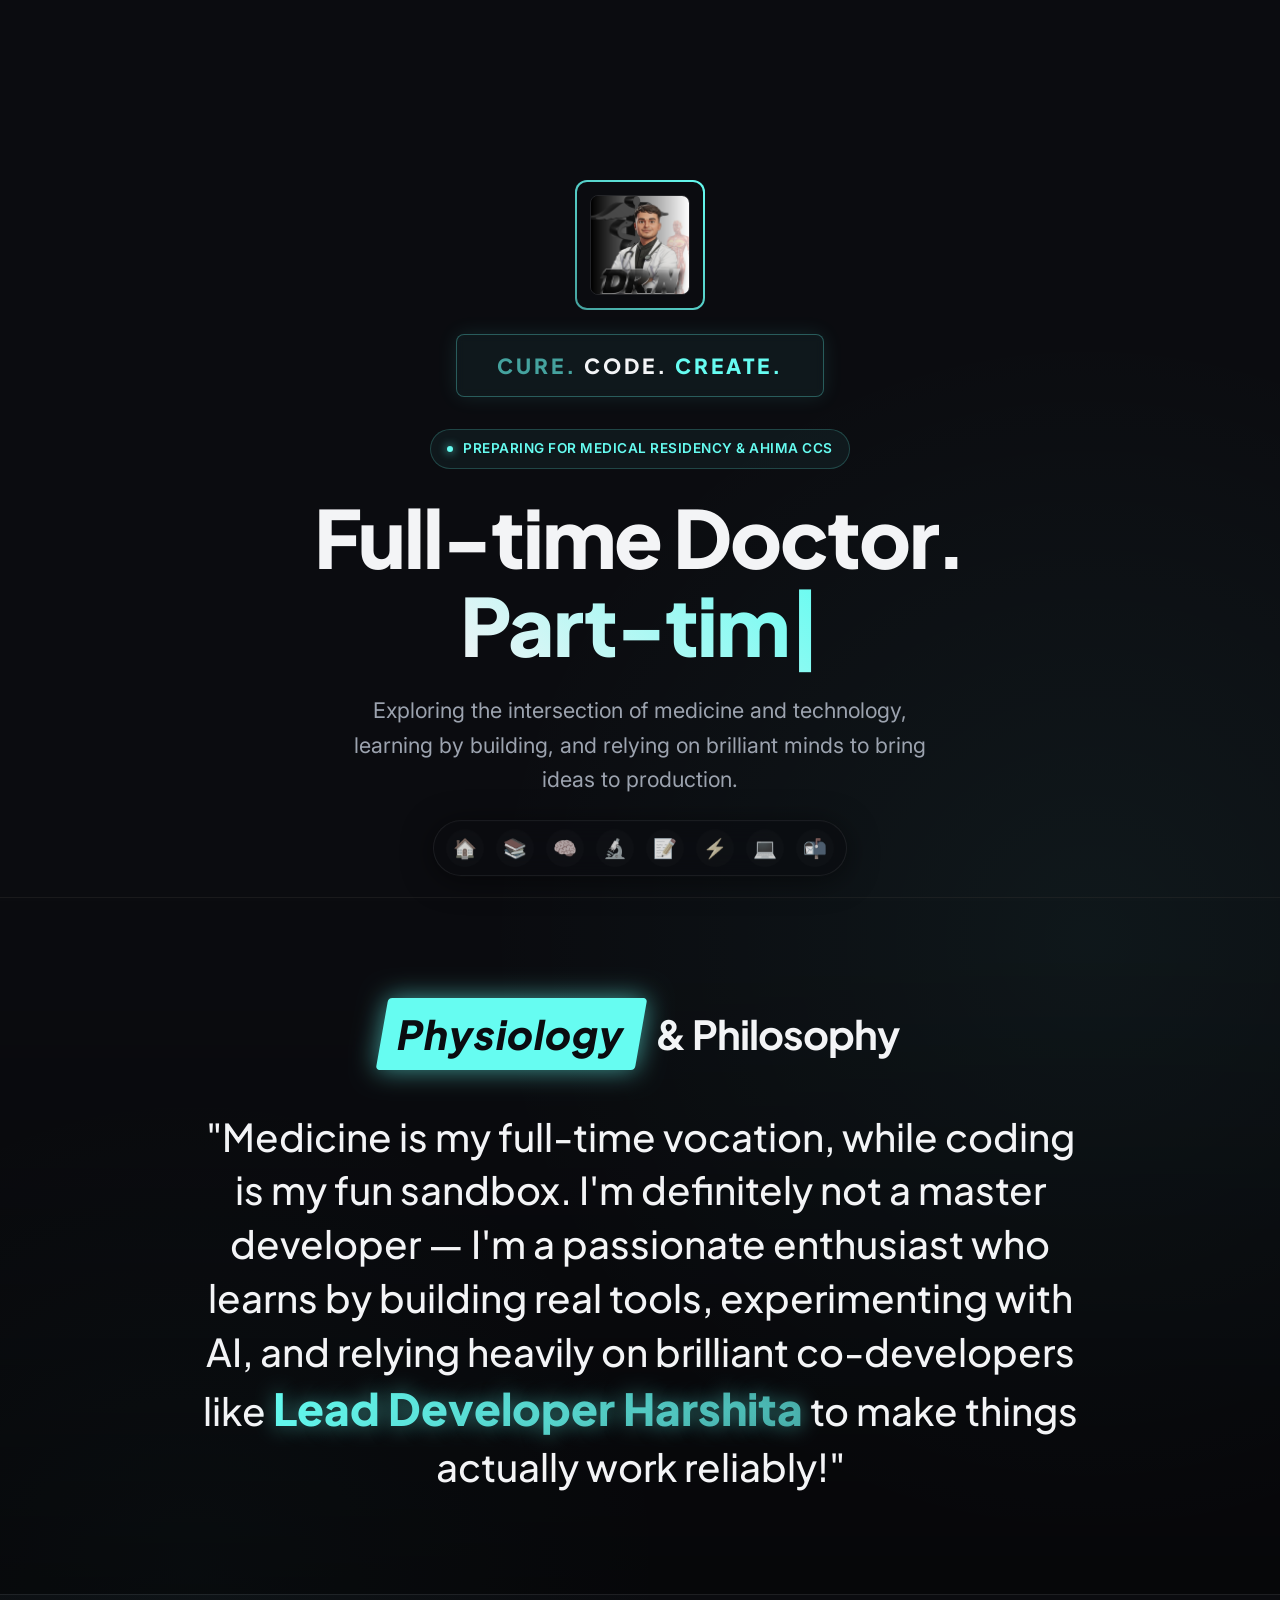
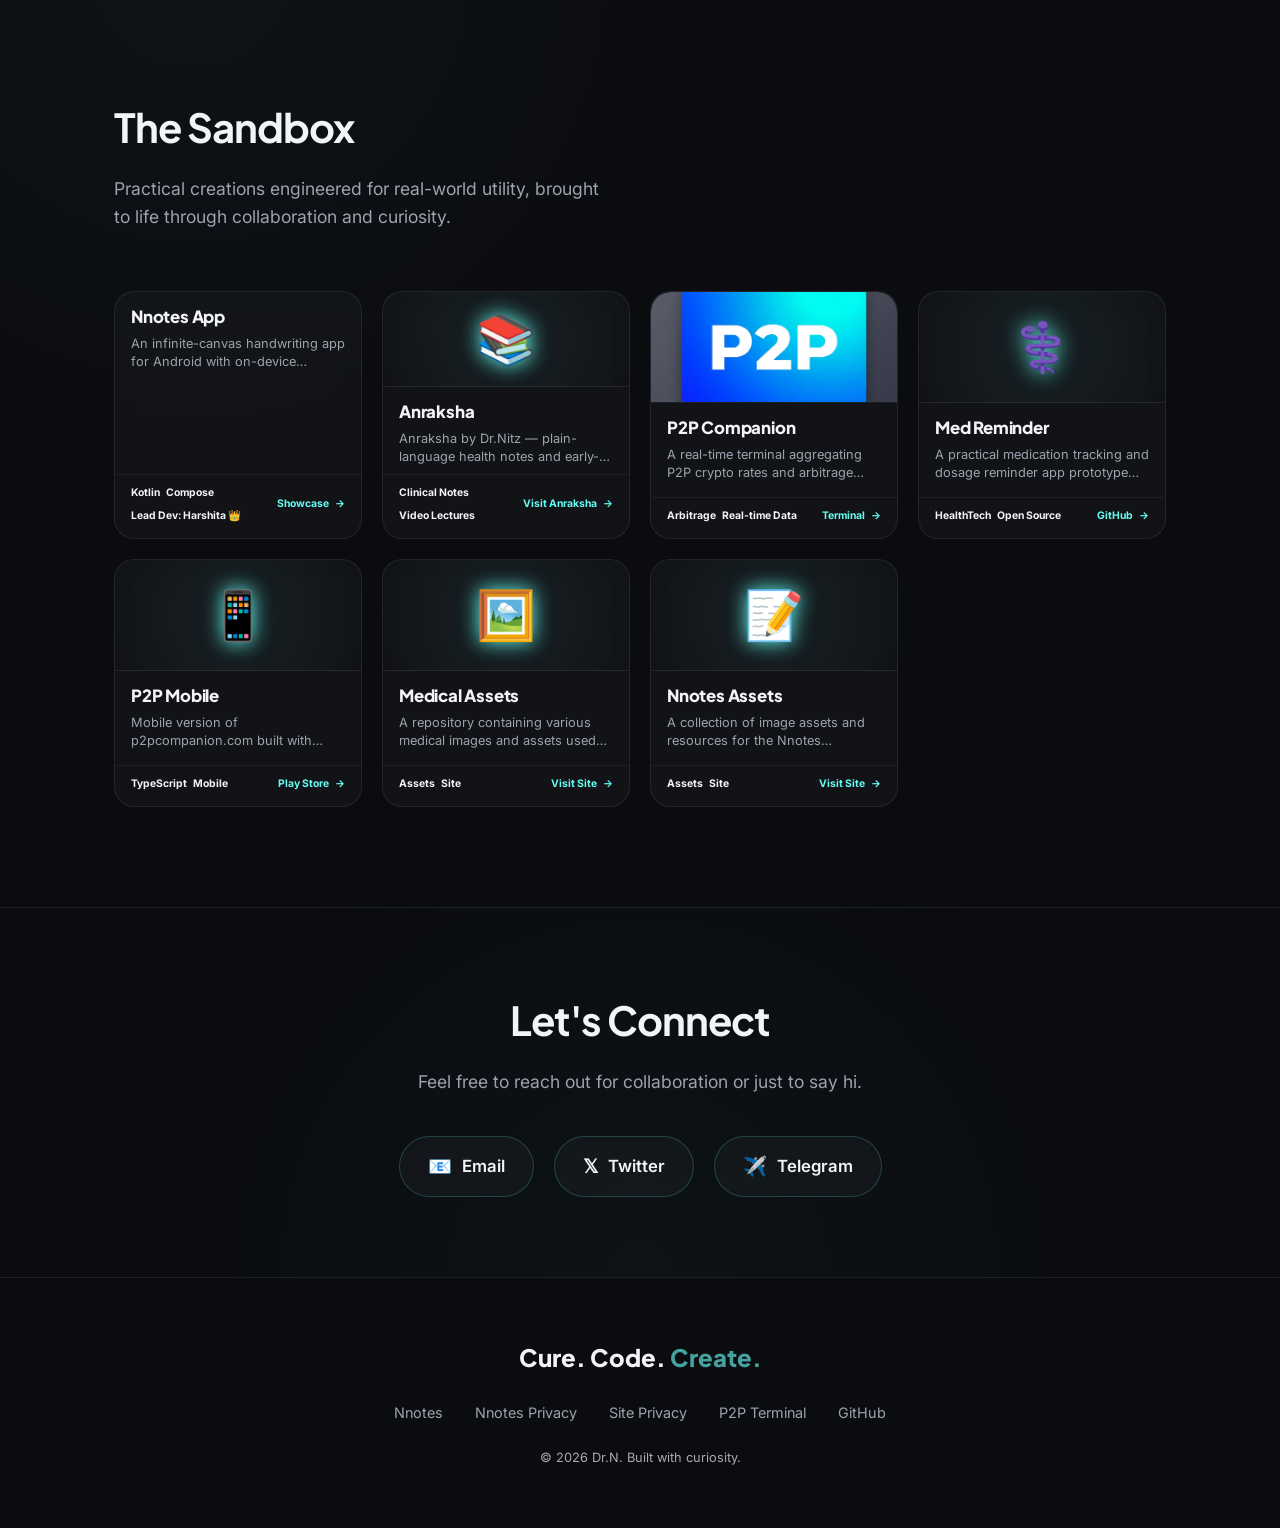
==== index.html @ 1967e45a "refactor: serve Anraksha from folder-style /anraksha/ URL Move the page to anraksha/index.html, fix " ====
<!DOCTYPE html>
<html lang="en">
<head>
    <meta charset="UTF-8">
    <meta name="viewport" content="width=device-width, initial-scale=1.0">
    <title>Dr.N | Exploring the intersection of medicine and technology</title>

    <!-- Social Meta -->
                
    <!-- Fonts -->
    <link rel="preconnect" href="https://fonts.googleapis.com">
    <link rel="preconnect" href="https://fonts.gstatic.com" crossorigin>
    <link href="https://fonts.googleapis.com/css2?family=Inter:wght@300;400;500;600;700&family=Plus+Jakarta+Sans:wght@300;400;500;600;700;800&display=swap" rel="stylesheet">

    <!-- Three.js and Vanta.js (WebGL Backgrounds) -->
    <script src="https://cdnjs.cloudflare.com/ajax/libs/three.js/r134/three.min.js" integrity="sha384-9EQoUIJYrv09/oYhSxnw1VpLcfPw3BM9dE7+D/3wGUPeLLa7F9Z6OAoD+i/M6FK9" crossorigin="anonymous"></script>
    <script src="https://cdn.jsdelivr.net/npm/vanta@0.5.24/dist/vanta.net.min.js" integrity="sha384-L0sjdcIWJ156WmvbxIBHx79j1WrCqANCyw456nl/aPWSYiHNywEU2VIAcbSJeIiX" crossorigin="anonymous"></script>

    <!-- GSAP (GreenSock) for Premium Scroll Animations -->
    <script src="https://cdnjs.cloudflare.com/ajax/libs/gsap/3.12.2/gsap.min.js" integrity="sha384-d+vyQ0dYcymoP8ndq2hW7FGC50nqGdXUEgoOUGxbbkAJwZqL7h+jKN0GGgn9hFDS" crossorigin="anonymous"></script>
    <script src="https://cdnjs.cloudflare.com/ajax/libs/gsap/3.12.2/ScrollTrigger.min.js" integrity="sha384-poC0r6usQOX2Ayt/VGA+t81H6V3iN9L+Irz9iO8o+s0X20tLpzc9DOOtnKxhaQSE" crossorigin="anonymous"></script>

    <link rel="stylesheet" href="assets/base.css">

    <style>
        :root {
            --bg-color: #0b0c10;
            --bg-glass: rgba(11, 12, 16, 0.7);
            --bg-card: rgba(255, 255, 255, 0.03);
            --border: rgba(255, 255, 255, 0.08);
            --text-main: #F3F4F6;
            --text-muted: #9CA3AF;
            --accent-teal: #45A29E;
            --accent-blue: #66FCF1;
            
            --font-display: 'Plus Jakarta Sans', sans-serif;
            --font-body: 'Inter', sans-serif;
        }

        body {
            background-color: var(--bg-color);
            color: var(--text-main);
            font-family: var(--font-body);
            line-height: 1.6;
            -webkit-font-smoothing: antialiased;
            overflow-x: hidden;
            background-image: 
                radial-gradient(circle at 15% 50%, rgba(69, 162, 158, 0.05), transparent 25%),
                radial-gradient(circle at 85% 30%, rgba(102, 252, 241, 0.05), transparent 25%);
        }

        /* --- Vanta WebGL Background --- */
        #vanta-bg {
            position: fixed;
            top: 0; left: 0; width: 100vw; height: 100vh;
            z-index: -2;
        }

        /* --- Anatomy Parallax Background --- */
        #anatomy-figure {
            position: fixed;
            top: 50%; left: 50%;
            transform: translate(-50%, -50%);
            height: 110vh; /* Scaled large to fill background */
            z-index: -1;
            opacity: 0.15; /* Subtle watermark effect */
            pointer-events: none;
            transition: transform 0.1s ease-out; /* Smooth Parallax */
            filter: drop-shadow(0 0 20px rgba(102, 252, 241, 0.3));
        }

        /* --- Typing Effect --- */
        .typing-text::after {
            content: '|';
            animation: blink 1s step-end infinite;
        }
        @keyframes blink { 50% { opacity: 0; } }

        .container {
            max-width: 1100px;
            margin: 0 auto;
            padding: 0 24px;
        }

        /* --- Bottom Dock Navigation (macOS Style) --- */
        .side-dock {
            position: fixed;
            bottom: 24px;
            top: auto;
            left: 50%;
            transform: translateX(-50%);
            z-index: 100;
            display: flex;
            flex-direction: row; /* Horizontal */
            gap: 12px;
            background: var(--bg-glass);
            backdrop-filter: blur(12px);
            -webkit-backdrop-filter: blur(12px);
            padding: 8px 12px; /* Thinner vertically */
            border-radius: 100px; /* Pill shape */
            border: 1px solid var(--border);
            box-shadow: 0 4px 30px rgba(0,0,0,0.5);
            transition: all 0.4s cubic-bezier(0.175, 0.885, 0.32, 1.275);
        }

        /* Make entire dock glow on hover */
        .side-dock:hover {
            box-shadow: 0 4px 40px rgba(102, 252, 241, 0.15);
            border-color: rgba(102, 252, 241, 0.2);
        }

        .side-dock a {
            text-decoration: none;
            font-size: 1.2rem; /* Smaller icons */
            display: flex;
            align-items: center;
            justify-content: center;
            width: 38px; /* Smaller footprint */
            height: 38px;
            border-radius: 50%;
            transition: all 0.3s cubic-bezier(0.175, 0.885, 0.32, 1.275);
            filter: grayscale(80%) opacity(0.85);
            background: rgba(255,255,255,0.02);
            position: relative;
        }

        .side-dock a:hover {
            transform: scale(1.35) translateY(-4px); /* Pop up slightly */
            filter: grayscale(0%) opacity(1);
            background: rgba(102, 252, 241, 0.2);
            box-shadow: 0 0 15px rgba(102, 252, 241, 0.4);
            z-index: 2;
        }

        /* Dock Tooltips */
        .side-dock a::after {
            content: attr(title);
            position: absolute;
            top: -45px; /* Above the icon */
            left: 50%;
            transform: translateX(-50%) translateY(10px);
            background: var(--bg-glass);
            color: var(--text-main);
            padding: 4px 12px;
            border-radius: 6px;
            font-size: 0.8rem;
            font-weight: 600;
            border: 1px solid var(--border);
            opacity: 0;
            pointer-events: none;
            transition: all 0.3s cubic-bezier(0.175, 0.885, 0.32, 1.275);
            white-space: nowrap;
        }
        .side-dock a:hover::after {
            opacity: 1;
            transform: translateX(-50%) translateY(0);
        }

        @media (max-width: 768px) {
            .side-dock {
                top: auto;
                bottom: 24px;
            }
            .side-dock a::after { display: none; } /* Hide tooltips on mobile */
        }

        /* --- Hero Section --- */
        header.hero {
            padding: 180px 0 100px;
            text-align: center;
            display: flex;
            flex-direction: column;
            align-items: center;
        }

        /* --- Hero Avatar & Boxy Animation --- */
        .hero-avatar-wrapper {
            position: relative;
            width: 130px;
            height: 130px;
            margin-bottom: 24px;
            display: flex;
            align-items: center;
            justify-content: center;
        }

        .boxy-anim {
            position: absolute;
            top: 0; left: 0; right: 0; bottom: 0;
            border: 2px solid transparent;
            /* Boxy gradient border animation */
            background: linear-gradient(var(--bg-color), var(--bg-color)) padding-box,
                        linear-gradient(45deg, var(--accent-teal), var(--accent-blue)) border-box;
            border-radius: 12px;
            animation: pulseBox 2s infinite alternate, rotateBox 8s linear infinite;
        }

        @keyframes rotateBox {
            0% { filter: hue-rotate(0deg); }
            100% { filter: hue-rotate(360deg); }
        }
        
        @keyframes pulseBox {
            0% { box-shadow: 0 0 10px rgba(102, 252, 241, 0.2); }
            100% { box-shadow: 0 0 30px rgba(102, 252, 241, 0.6); }
        }

        .hero-avatar {
            width: 100px;
            height: 100px;
            object-fit: cover;
            border-radius: 8px; /* Slightly boxy */
            position: relative;
            z-index: 2;
            border: 1px solid rgba(255, 255, 255, 0.1);
        }

        /* --- Hero Slogan Bar --- */
        .hero-slogan-bar {
            background: rgba(102, 252, 241, 0.05);
            border: 1px solid rgba(102, 252, 241, 0.3);
            padding: 14px 40px;
            border-radius: 8px;
            margin-bottom: 32px;
            font-size: 1.3rem;
            font-weight: 800;
            font-family: var(--font-display);
            text-transform: uppercase;
            letter-spacing: 3px;
            box-shadow: 0 0 20px rgba(102, 252, 241, 0.1);
            backdrop-filter: blur(4px);
        }

        .motto-anim span {
            animation: neon-glow 3s infinite alternate;
        }
        .motto-anim span:nth-child(1) { animation-delay: 0s; color: var(--accent-teal); }
        .motto-anim span:nth-child(2) { animation-delay: 1s; color: var(--text-main); }
        .motto-anim span:nth-child(3) { animation-delay: 2s; color: var(--accent-blue); }

        @keyframes neon-glow {
            0%, 100% { text-shadow: none; opacity: 0.7; }
            50% { text-shadow: 0 0 15px currentColor; opacity: 1; }
        }

        .status-pill {
            display: inline-flex;
            align-items: center;
            gap: 10px;
            padding: 8px 16px;
            background: rgba(102, 252, 241, 0.05);
            border: 1px solid rgba(102, 252, 241, 0.2);
            border-radius: 100px;
            font-size: 0.85rem;
            font-weight: 600;
            color: var(--accent-blue);
            margin-bottom: 24px;
            letter-spacing: 0.5px;
            text-transform: uppercase;
        }

        .status-dot {
            width: 6px; height: 6px;
            background: var(--accent-blue);
            border-radius: 50%;
            box-shadow: 0 0 10px var(--accent-blue);
            animation: dotPulse 1.5s infinite;
        }

        @keyframes dotPulse {
            0% { transform: scale(1); opacity: 1; }
            50% { transform: scale(1.5); opacity: 0.5; }
            100% { transform: scale(1); opacity: 1; }
        }

        .hero h1 {
            font-family: var(--font-display);
            font-size: clamp(3rem, 7vw, 5rem);
            font-weight: 800;
            line-height: 1.1;
            letter-spacing: -2px;
            margin-bottom: 24px;
        }

        .hero h1 .highlight {
            background: -webkit-linear-gradient(45deg, var(--text-main), var(--accent-blue));
            -webkit-background-clip: text;
            background-clip: text;
            -webkit-text-fill-color: transparent;
        }

        .hero p {
            font-size: clamp(1.1rem, 2vw, 1.35rem);
            color: var(--text-muted);
            max-width: 600px;
            line-height: 1.6;
        }

        /* --- Manifesto Section --- */
        section.manifesto {
            padding: 100px 0;
            border-top: 1px solid var(--border);
            position: relative;
            background: linear-gradient(180deg, transparent, rgba(0,0,0,0.4));
        }

        .physiology-highlight {
            color: var(--bg-color);
            background: var(--accent-blue);
            padding: 4px 16px;
            border-radius: 4px;
            box-shadow: 0 0 25px rgba(102, 252, 241, 0.6);
            font-weight: 900;
            display: inline-block;
            transform: skew(-10deg);
            margin-right: 8px;
            letter-spacing: 1px;
        }

        .manifesto-quote {
            font-family: var(--font-display);
            font-size: clamp(1.5rem, 3vw, 2.5rem);
            font-weight: 500;
            line-height: 1.4;
            color: var(--text-main);
            max-width: 900px;
            position: relative;
            text-align: center;
            margin: 0 auto;
        }

        .manifesto-quote span {
            color: var(--accent-teal);
        }

        /* --- Sandbox / Projects --- */
        section.sandbox {
            padding: 100px 0;
            border-top: 1px solid var(--border);
        }

        .section-title {
            font-family: var(--font-display);
            font-size: 2.5rem;
            font-weight: 700;
            letter-spacing: -1px;
            margin-bottom: 16px;
        }

        .section-desc {
            color: var(--text-muted);
            font-size: 1.1rem;
            margin-bottom: 60px;
            max-width: 500px;
        }

        /* Neat premium grid for true small app-icon style cards */
        .project-grid {
            display: grid;
            grid-template-columns: repeat(auto-fill, minmax(200px, 1fr));
            gap: 20px;
        }

        .project-card {
            background: var(--bg-card);
            border: 1px solid var(--border);
            border-radius: 20px;
            padding: 0;

            text-decoration: none;
            color: inherit;
            display: flex;
            flex-direction: column;
            justify-content: space-between;
            transition: box-shadow 0.4s ease, border-color 0.4s ease, transform 0.4s ease;
            position: relative;
            overflow: hidden;
            transform-style: preserve-3d;
            backdrop-filter: blur(10px);
            aspect-ratio: 1 / 1;
        }

        .project-image {
            width: 100%;
            height: 45%;
            object-fit: cover; /* ensures image fills the area */
            border-radius: 20px 20px 0 0;
            margin-bottom: 0;
            border: none;
            border-bottom: 1px solid var(--border);
            background: rgba(0,0,0,0.4);
            transition: transform 0.3s ease;
        }

        .fallback-img {
            display: flex;
            align-items: center;
            justify-content: center;
            font-size: 3rem;
            color: var(--accent-blue);
            background: radial-gradient(circle, rgba(69, 162, 158, 0.1), transparent);
            text-shadow: 0 0 20px var(--accent-blue);
        }

        .project-card:hover .project-image {
            transform: scale(1.03);
        }

        .project-card::before {
            content: '';
            position: absolute;
            top: 0; left: 0;
            width: 100%; height: 100%;
            background: radial-gradient(circle at top right, rgba(102, 252, 241, 0.05), transparent 60%);
            opacity: 0;
            transition: opacity 0.4s ease;
        }

        .project-card:hover {
            border-color: rgba(102, 252, 241, 0.3);
            box-shadow: 0 15px 30px rgba(0,0,0,0.4);
            transform: translateY(-4px); /* Premium float effect */
        }

        .project-card:hover::before {
            opacity: 1;
        }

        .project-card > :not(.project-image), .project-content {
            padding-left: 16px;
            padding-right: 16px;
        }

        .project-header {
            display: flex;
            justify-content: flex-start;
            align-items: center;
            text-align: left;
            margin-bottom: 4px;
            padding-top: 12px;
            position: relative;
            z-index: 1;
        }

        .project-title {
            font-family: var(--font-display);
            font-size: 1.05rem;
            font-weight: 800;
            letter-spacing: -0.2px;
            white-space: nowrap;
            overflow: hidden;
            text-overflow: ellipsis;
            width: 100%;
        }

        .project-tag {
            padding: 4px 10px;
            border-radius: 100px;
            font-size: 0.65rem;
            font-weight: 600;
            text-transform: uppercase;
            letter-spacing: 1px;
            background: rgba(255, 255, 255, 0.05);
            border: 1px solid var(--border);
        }
        
        .tag-live {
            background: rgba(102, 252, 241, 0.1);
            color: var(--accent-blue);
            border-color: rgba(102, 252, 241, 0.3);
        }

        .project-body {
            flex-grow: 1;
            display: flex;
            align-items: flex-start;
            margin-bottom: 8px;
        }

        .project-body p {
            color: var(--text-muted);
            font-size: 0.8rem;
            line-height: 1.4;
            margin-bottom: 0;
            position: relative;
            z-index: 1;
            text-align: left;
            display: -webkit-box;
            -webkit-line-clamp: 2; /* Fits exactly 2 lines */
            line-clamp: 2;
            -webkit-box-orient: vertical;
            overflow: hidden;
        }

        .project-footer {
            display: flex;
            justify-content: space-between;
            align-items: center;
            border-top: 1px solid rgba(255,255,255,0.05); /* Softer line */
            padding-top: 10px;
            padding-bottom: 14px;
            margin-top: auto;
            position: relative;
            z-index: 1;
        }

        .tech-stack {
            display: flex;
            flex-wrap: wrap;
            gap: 6px;
            font-size: 0.65rem;
            color: var(--text-main);
            font-weight: 700;
        }

        .project-link-btn {
            color: var(--accent-blue);
            font-weight: 700;
            font-size: 0.65rem;
            display: flex;
            align-items: center;
            gap: 6px;
            transition: gap 0.3s ease;
            white-space: nowrap;
        }

        .project-card:hover .project-link-btn {
            gap: 12px;
        }

        /* --- Contact Section --- */
        section.contact {
            padding: 80px 0;
            border-top: 1px solid var(--border);
            text-align: center;
            background: radial-gradient(circle at bottom center, rgba(102, 252, 241, 0.03), transparent 70%);
        }

        .contact-links {
            display: flex;
            justify-content: center;
            gap: 20px;
            flex-wrap: wrap;
            margin-top: 40px;
        }

        .contact-btn {
            background: rgba(255, 255, 255, 0.03);
            border: 1px solid rgba(102, 252, 241, 0.2);
            padding: 14px 28px;
            border-radius: 100px;
            color: var(--text-main);
            text-decoration: none;
            font-size: 1.05rem;
            font-weight: 600;
            display: inline-flex;
            align-items: center;
            gap: 10px;
            transition: all 0.3s ease;
            backdrop-filter: blur(5px);
        }

        .contact-btn:hover {
            background: rgba(102, 252, 241, 0.1);
            border-color: rgba(102, 252, 241, 0.5);
            color: #fff;
            transform: translateY(-3px);
            box-shadow: 0 10px 20px rgba(102, 252, 241, 0.15);
        }

        .contact-icon {
            font-size: 1.2rem;
        }

        /* --- Footer --- */
        footer {
            padding: 60px 0;
            text-align: center;
            border-top: 1px solid var(--border);
        }

        .footer-logo {
            font-family: var(--font-display);
            font-size: 1.5rem;
            font-weight: 800;
            color: var(--text-main);
            margin-bottom: 24px;
        }
        .footer-logo span { color: var(--accent-teal); }

        .footer-links {
            display: flex;
            justify-content: center;
            gap: 32px;
            margin-bottom: 24px;
        }

        .footer-links a {
            color: var(--text-muted);
            text-decoration: none;
            font-size: 0.9rem;
            transition: color 0.2s;
        }
        .footer-links a:hover { color: var(--accent-blue); }

        .copyright {
            font-size: 0.8rem;
            color: rgba(255, 255, 255, 0.65);
        }


        .harshita-highlight {
            background: linear-gradient(120deg, #66FCF1, #45A29E, #66FCF1);
            background-size: 200% auto;
            -webkit-background-clip: text;
            -webkit-text-fill-color: transparent;
            font-weight: 800;
            font-size: 1.15em;
            text-shadow: 0 0 20px rgba(102, 252, 241, 0.5);
            display: inline-block;
            animation: shine 3s linear infinite;
        }
        
        @keyframes shine {
            to {
                background-position: 200% center;
            }
        }

        @media (max-width: 1024px) {
            .project-grid { grid-template-columns: repeat(2, 1fr); gap: 20px; }
        }

        @media (max-width: 768px) {
            .container { padding: 0 16px; }
            header.hero { padding: 80px 0 40px; }
            .hero-slogan-bar { padding: 10px 20px; font-size: 1rem; letter-spacing: 1px; }
            .hero h1 { font-size: clamp(2.5rem, 10vw, 3.5rem); margin-bottom: 16px; }
            .manifesto-quote { font-size: 1.3rem; }
            
            .project-grid { grid-template-columns: 1fr; }
            .project-card { padding: 24px; }
            .project-footer { flex-direction: column; align-items: flex-start; gap: 20px; }
            
            .footer-links { flex-wrap: wrap; gap: 16px; }
            
            .side-dock {
                width: 90%;
                max-width: 360px;
                gap: 8px;
                padding: 8px 12px;
                overflow-x: auto;
                justify-content: flex-start;
                -ms-overflow-style: none;
                scrollbar-width: none;
            }
            .side-dock::-webkit-scrollbar { display: none; }
            .side-dock a { width: 34px; height: 34px; font-size: 1.1rem; flex-shrink: 0; }
            
            #anatomy-figure { height: 80vh; opacity: 0.1; }
        }

    </style>
    <!-- Cloudflare Web Analytics --><script type='module' src='https://static.cloudflareinsights.com/beacon.min.js' data-cf-beacon='{"token": "1447bf27ee144931ae324db6be9a9942"}'></script><!-- End Cloudflare Web Analytics -->
    <!-- Open Graph / Social Sharing -->
    <meta property="og:type" content="website">
    <meta property="og:url" content="https://drnitz.com/">
    <meta property="og:title" content="Dr.N | Medicine &amp; Code">
    <meta property="og:description" content="Bridging the gap between clinical medicine and software engineering.">
    <meta property="og:image" content="https://drnitz.com/social_preview.jpg">
    
    <!-- Twitter -->
    <meta name="twitter:card" content="summary_large_image">
    <meta name="twitter:url" content="https://drnitz.com/">
    <meta name="twitter:title" content="Dr.N | Medicine &amp; Code">
    <meta name="twitter:description" content="Bridging the gap between clinical medicine and software engineering.">
    <meta name="twitter:image" content="https://drnitz.com/social_preview.jpg">

    <!-- SEO Meta Tags -->
    <meta name="description" content="Portfolio of Dr.N - A General Practitioner (GP) and tech enthusiast bridging the gap between clinical medicine and software engineering.">
    <meta name="keywords" content="medical doctor developer, general practitioner software, GP coding, clinical medicine tech, healthcare software, Dr.N portfolio, medical UI designer">
    <link rel="canonical" href="https://drnitz.com/">

    <!-- JSON-LD Structured Data -->
    <script type="application/ld+json">
    {
      "@context": "https://schema.org",
      "@type": "Person",
      "name": "Dr.N",
      "url": "https://drnitz.com/",
      "jobTitle": [
        "General Practitioner",
        "Software Developer"
      ],
      "sameAs": [
        "https://github.com/drnitz"
      ]
    }
    </script>
    <meta name="google-site-verification" content="DH4CElJ0bl33c1EzJwjIqFvvsoBnb-PC1DmxvjFZB2s" />
</head>
<body>

    <!-- WebGL Background Container -->
    <div id="vanta-bg"></div>

    <!-- Dynamic Anatomy Figure -->
    <img src="anatomy_bg.png?v=3" alt="" aria-hidden="true" id="anatomy-figure">

    <!-- Interactive Bottom Dock -->
    <nav class="side-dock" aria-label="Main navigation">
        <a href="index.html" title="Home" aria-label="Home">🏠</a>
        <a href="anraksha/" title="Anraksha" aria-label="Anraksha">📚</a>
        <a href="#philosophy" title="Physiology & Philosophy" aria-label="Physiology &amp; Philosophy">🧠</a>
        <a href="#sandbox" title="The Sandbox" aria-label="The Sandbox">🔬</a>
        <a href="nnotes.html" title="Nnotes App" aria-label="Nnotes App">📝</a>
        <a href="https://p2pcompanion.com" target="_blank" rel="noopener noreferrer" title="P2P Terminal" aria-label="P2P Terminal">⚡</a>
        <a href="https://github.com/drnitz" target="_blank" rel="noopener noreferrer" title="GitHub" aria-label="GitHub">💻</a>
        <a href="#contact" title="Contact" aria-label="Contact">📬</a>
    </nav>

    <main>
    <!-- Hero Section -->
    <header class="hero container">
        
        <!-- User Requested Boxy Avatar -->
        <div class="hero-avatar-wrapper">
            <div class="boxy-anim"></div>
            <img src="drn_avatar.jpg" alt="Dr. N" width="1600" height="1600" class="hero-avatar" data-fallback="[data-uri]">
        </div>

        <!-- User Requested Main Animated Slogan Bar -->
        <div class="hero-slogan-bar motto-anim">
            <span>Cure.</span> <span>Code.</span> <span>Create.</span>
        </div>

        <div class="status-pill">
            <div class="status-dot"></div>
            Preparing for Medical Residency & AHIMA CCS
        </div>

        <h1>
            Full-time Doctor.<br>
            <span class="highlight typing-text" id="typewriter">Part-time Technologist.</span>
        </h1>
        <p>Exploring the intersection of medicine and technology, learning by building, and relying on brilliant minds to bring ideas to production.</p>
    </header>

    <!-- Manifesto / Bio Section -->
    <section id="philosophy" class="manifesto">
        <div class="container">
            <h2 class="section-title" style="text-align:center; margin-bottom: 40px;">
                <!-- Highlighted Physiology Title -->
                <span class="physiology-highlight">Physiology</span> & Philosophy
            </h2>
            <div class="manifesto-quote">
                "Medicine is my full-time vocation, while coding is my fun sandbox. I'm definitely not a master developer — I'm a passionate enthusiast who learns by building real tools, experimenting with AI, and relying heavily on brilliant co-developers like <span class="harshita-highlight">Lead Developer Harshita</span> to make things actually work reliably!"
            </div>
        </div>
    </section>

    <!-- Sandbox (Projects) Section -->
    <section id="sandbox" class="sandbox">
        <div class="container">
            <h2 class="section-title">The Sandbox</h2>
            <p class="section-desc">Practical creations engineered for real-world utility, brought to life through collaboration and curiosity.</p>

            <div class="project-grid">
                
                <!-- Nnotes Project -->
                <a href="nnotes.html" class="project-card">
                    <img src="image/nnotes_logo.png" alt="Nnotes Logo" class="project-image" data-fallback>
                    <div class="project-header">
                        <h3 class="project-title">Nnotes App</h3>
                    </div>
                    <div class="project-body">
                        <p>An infinite-canvas handwriting app for Android with on-device recognition, PDF annotation, vector export and 7 animated profession companions. Ad-supported; your notes stay on your device. Lead Dev: Harshita.</p>
                    </div>
                    <div class="project-footer">
                        <div class="tech-stack">
                            <span>Kotlin</span>
                            <span>Compose</span>
                            <span>Lead Dev: Harshita 👑</span>
                        </div>
                        <div class="project-link-btn">
                            Showcase <span>→</span>
                        </div>
                    </div>
                </a>

                <!-- Anraksha Project -->
                <a href="anraksha/" class="project-card">
                    <div class="project-image fallback-img" style="color: var(--accent-teal);">📚</div>
                    <div class="project-header">
                        <h3 class="project-title">Anraksha</h3>
                    </div>
                    <div class="project-body">
                        <p>Anraksha by Dr.Nitz — plain-language health notes and early-warning guidance for patients, with clinical detail for doctors. Primum non nocere: First, do no harm.</p>
                    </div>
                    <div class="project-footer">
                        <div class="tech-stack">
                            <span>Clinical Notes</span>
                            <span>Video Lectures</span>
                        </div>
                        <div class="project-link-btn">
                            Visit Anraksha <span>→</span>
                        </div>
                    </div>
                </a>

                <!-- P2P Companion Project -->
                <a href="https://p2pcompanion.com" target="_blank" rel="noopener noreferrer" class="project-card">
                    <img src="image/icon.jpg" alt="P2P Companion" width="1024" height="1024" class="project-image" data-fallback>
                    <div class="project-header">
                        <h3 class="project-title">P2P Companion</h3>
                    </div>
                    <div class="project-body">
                        <p>A real-time terminal aggregating P2P crypto rates and arbitrage spreads across 6 exchanges (including Binance, OKX and Bybit) and 80+ fiat currencies, with BTC, ETH and USDC pairs. Free tier available.</p>
                    </div>
                    <div class="project-footer">
                        <div class="tech-stack">
                            <span>Arbitrage</span>
                            <span>Real-time Data</span>
                        </div>
                        <div class="project-link-btn">
                            Terminal <span>→</span>
                        </div>
                    </div>
                </a>

                <!-- Med Reminder Project -->
                <a href="https://github.com/drnitz/Med" target="_blank" rel="noopener noreferrer" class="project-card">
                    <div class="project-image fallback-img">⚕️</div>
                    <div class="project-header">
                        <h3 class="project-title">Med Reminder</h3>
                    </div>
                    <div class="project-body">
                        <p>A practical medication tracking and dosage reminder app prototype designed from a physician's perspective to assist patients with daily regimen adherence.</p>
                    </div>
                    <div class="project-footer">
                        <div class="tech-stack">
                            <span>HealthTech</span>
                            <span>Open Source</span>
                        </div>
                        <div class="project-link-btn">
                            GitHub <span>→</span>
                        </div>
                    </div>
                </a>

                <!-- P2P Mobile Project -->
                <a href="https://play.google.com/store/apps/details?id=p2p.mobile" target="_blank" rel="noopener noreferrer" class="project-card">
                    <div class="project-image fallback-img">📱</div>
                    <div class="project-header">
                        <h3 class="project-title">P2P Mobile</h3>
                    </div>
                    <div class="project-body">
                        <p>Mobile version of p2pcompanion.com built with TypeScript.</p>
                    </div>
                    <div class="project-footer">
                        <div class="tech-stack">
                            <span>TypeScript</span>
                            <span>Mobile</span>
                        </div>
                        <div class="project-link-btn">
                            Play Store <span>→</span>
                        </div>
                    </div>
                </a>

                <!-- Medical Assets Project -->
                <a href="https://drnitz.com/medical-assets/" target="_blank" rel="noopener noreferrer" class="project-card">
                    <div class="project-image fallback-img">🖼️</div>
                    <div class="project-header">
                        <h3 class="project-title">Medical Assets</h3>
                    </div>
                    <div class="project-body">
                        <p>A repository containing various medical images and assets used across projects.</p>
                    </div>
                    <div class="project-footer">
                        <div class="tech-stack">
                            <span>Assets</span>
                            <span>Site</span>
                        </div>
                        <div class="project-link-btn">
                            Visit Site <span>→</span>
                        </div>
                    </div>
                </a>

                <!-- Nnotes Assets Project -->
                <a href="https://drnitz.com/nnotes-assets/" target="_blank" rel="noopener noreferrer" class="project-card">
                    <div class="project-image fallback-img">📝</div>
                    <div class="project-header">
                        <h3 class="project-title">Nnotes Assets</h3>
                    </div>
                    <div class="project-body">
                        <p>A collection of image assets and resources for the Nnotes handwriting app.</p>
                    </div>
                    <div class="project-footer">
                        <div class="tech-stack">
                            <span>Assets</span>
                            <span>Site</span>
                        </div>
                        <div class="project-link-btn">
                            Visit Site <span>→</span>
                        </div>
                    </div>
                </a>

            </div>
        </div>
    </section>

    <!-- Contact Section -->
    <section id="contact" class="contact">
        <div class="container">
            <h2 class="section-title">Let's Connect</h2>
            <p class="section-desc" style="margin: 0 auto;">Feel free to reach out for collaboration or just to say hi.</p>
            
            <div class="contact-links">
                <a href="mailto:drnitz@proton.me" class="contact-btn">
                    <span class="contact-icon">📧</span> Email
                </a>
                <a href="https://x.com/14itish" target="_blank" rel="noopener noreferrer" class="contact-btn">
                    <span class="contact-icon">𝕏</span> Twitter
                </a>
                <a href="https://t.me/Niti0014" target="_blank" rel="noopener noreferrer" class="contact-btn">
                    <span class="contact-icon">✈️</span> Telegram
                </a>
            </div>
        </div>
    </section>

    </main>

    <!-- Footer -->
    <footer>
        <div class="container">
            <div class="footer-logo">Cure. Code. <span>Create.</span></div>
            <div class="footer-links">
                <a href="nnotes.html">Nnotes</a>
                <a href="nnotes-privacy.html">Nnotes Privacy</a>
                <a href="privacy.html">Site Privacy</a>
                <a href="https://p2pcompanion.com" target="_blank" rel="noopener noreferrer">P2P Terminal</a>
                <a href="https://github.com/drnitz" target="_blank" rel="noopener noreferrer">GitHub</a>
            </div>
            <p class="copyright">&copy; 2026 Dr.N. Built with curiosity.</p>
        </div>
    </footer>

    <!-- Scripts -->
    <script>
        // 0. Image fallbacks (no inline handlers)
        function imgError(img) {
            if (img.dataset.fallback) {
                if (img.dataset.fallbackApplied) return;
                img.dataset.fallbackApplied = 'true';
                img.src = img.dataset.fallback;
            } else {
                img.classList.add('is-hidden');
            }
        }
        document.querySelectorAll('[data-fallback]').forEach(img => {
            img.addEventListener('error', () => imgError(img));
            if (img.complete && img.naturalWidth === 0) imgError(img);
        });

        // 1. Initialize Vanta.js WebGL Background with Strengthened Intensity
        if (window.VANTA) {
          VANTA.NET({
            el: "#vanta-bg",
            mouseControls: true,
            touchControls: true,
            gyroControls: false,
            minHeight: 200.00,
            minWidth: 200.00,
            scale: 1.00,
            scaleMobile: 1.00,
            color: 0x45a29e,       // Medical Teal
            backgroundColor: 0x0b0c10, // Dark background
            points: 12.00,         // Strengthened density
            maxDistance: 20.00,    // Strengthened connection distance
            spacing: 16.00,
            showDots: true
          });
        }

        // 2. Dynamic Parallax for Anatomy Background
        const anatomyFig = document.getElementById('anatomy-figure');
        document.addEventListener('mousemove', (e) => {
            const x = (e.clientX / window.innerWidth - 0.5) * 40; 
            const y = (e.clientY / window.innerHeight - 0.5) * 40;
            anatomyFig.style.transform = `translate(calc(-50% + ${x}px), calc(-50% + ${y}px))`;
        });

        // 3. 3D Card Tilt Effect (Physical Mouse Tracking)
        const cards = document.querySelectorAll('.project-card');
        cards.forEach(card => {
            card.addEventListener('mousemove', e => {
                const rect = card.getBoundingClientRect();
                const x = e.clientX - rect.left;
                const y = e.clientY - rect.top;
                
                const centerX = rect.width / 2;
                const centerY = rect.height / 2;
                
                const rotateX = ((y - centerY) / centerY) * -6;
                const rotateY = ((x - centerX) / centerX) * 6;
                
                card.style.transform = `perspective(1000px) rotateX(${rotateX}deg) rotateY(${rotateY}deg) scale3d(1.02, 1.02, 1.02)`;
            });
            
            card.addEventListener('mouseleave', () => {
                card.style.transform = `perspective(1000px) rotateX(0deg) rotateY(0deg) scale3d(1, 1, 1)`;
                card.style.transition = 'transform 0.5s ease';
            });
            
            card.addEventListener('mouseenter', () => {
                card.style.transition = 'none';
            });
        });

        // 4. Typewriter Effect
        const words = ["Part-time Technologist.", "AI Explorer.", "Enthusiast Coder."];
        let wordIndex = 0;
        let charIndex = 0;
        let isDeleting = false;
        const typewriterEl = document.getElementById('typewriter');

        function type() {
            const currentWord = words[wordIndex];
            if (isDeleting) {
                typewriterEl.textContent = currentWord.substring(0, charIndex - 1);
                charIndex--;
            } else {
                typewriterEl.textContent = currentWord.substring(0, charIndex + 1);
                charIndex++;
            }

            let typeSpeed = isDeleting ? 50 : 100;

            if (!isDeleting && charIndex === currentWord.length) {
                typeSpeed = 2000;
                isDeleting = true;
            } else if (isDeleting && charIndex === 0) {
                isDeleting = false;
                wordIndex = (wordIndex + 1) % words.length;
                typeSpeed = 500;
            }
            setTimeout(type, typeSpeed);
        }
        setTimeout(type, 1000);

        // 5. GSAP ScrollTrigger Animations
        // Guard both globals so a blocked CDN leaves all reveal targets visible
        if (window.gsap && window.ScrollTrigger) {
        gsap.registerPlugin(ScrollTrigger);

        gsap.set(".hero > *, .manifesto-quote, .section-title, .section-desc, .project-card, footer > *", { 
            opacity: 0,
            y: 30
        });
        gsap.set(".side-dock", { 
            opacity: 0,
            y: -30,
            xPercent: -50
        });

        // Dock Reveal
        gsap.to(".side-dock", {
            y: 0,
            xPercent: -50,
            opacity: 1,
            duration: 1,
            ease: "power3.out",
            delay: 0.1
        });

        // Hero Section Reveal
        gsap.to(".hero > *", {
            y: 0,
            opacity: 1,
            duration: 1.2,
            stagger: 0.15,
            ease: "power4.out",
            delay: 0.1
        });

        // Manifesto Quote Reveal
        gsap.to(".manifesto-quote", {
            scrollTrigger: {
                trigger: ".manifesto",
                start: "top 80%",
            },
            y: 0,
            opacity: 1,
            duration: 1.2,
            ease: "power3.out"
        });

        // Projects Header Reveal
        gsap.to(".section-title, .section-desc", {
            scrollTrigger: {
                trigger: ".sandbox",
                start: "top 80%",
            },
            y: 0,
            opacity: 1,
            duration: 1,
            stagger: 0.15,
            ease: "power3.out"
        });

        // 3D Cards Staggered Reveal
        gsap.to(".project-card", {
            scrollTrigger: {
                trigger: ".project-grid",
                start: "top 75%",
            },
            y: 0,
            opacity: 1,
            duration: 0.8,
            stagger: 0.2,
            ease: "back.out(1.2)"
        });

        // Footer Reveal
        gsap.to("footer > *", {
            scrollTrigger: {
                trigger: "footer",
                start: "top 90%",
            },
            y: 0,
            opacity: 1,
            duration: 1,
            stagger: 0.1,
            ease: "power2.out"
        });
        }

        // 6. Auto-hide Dock on Scroll Down
        const dock = document.querySelector('.side-dock');
        let lastScrollY = window.scrollY;
        window.addEventListener('scroll', () => {
            if (!window.gsap) return;
            const currentScroll = window.scrollY;

            if (currentScroll > lastScrollY && currentScroll > 100) {
                // Scrolling down -> hide (slide down)
                dock.style.visibility = 'visible';
                gsap.to(".side-dock", { y: 150, duration: 0.4, ease: "power2.out", overwrite: "auto",
                    onComplete: () => { dock.style.visibility = 'hidden'; } });
            } else {
                // Scrolling up -> show
                dock.style.visibility = 'visible';
                gsap.to(".side-dock", { y: 0, duration: 0.4, ease: "power2.out", overwrite: "auto" });
            }
            lastScrollY = currentScroll;
        });
    </script>
</body>
</html>
---- assets/base.css ----
* { margin: 0; padding: 0; box-sizing: border-box; }

html { scroll-behavior: smooth; }

@media (prefers-reduced-motion: reduce) {
    html { scroll-behavior: auto; }
    *, *::before, *::after {
        animation-duration: 0.01ms !important;
        animation-iteration-count: 1 !important;
        transition-duration: 0.01ms !important;
        scroll-behavior: auto !important;
    }
}

.is-hidden { display: none; }
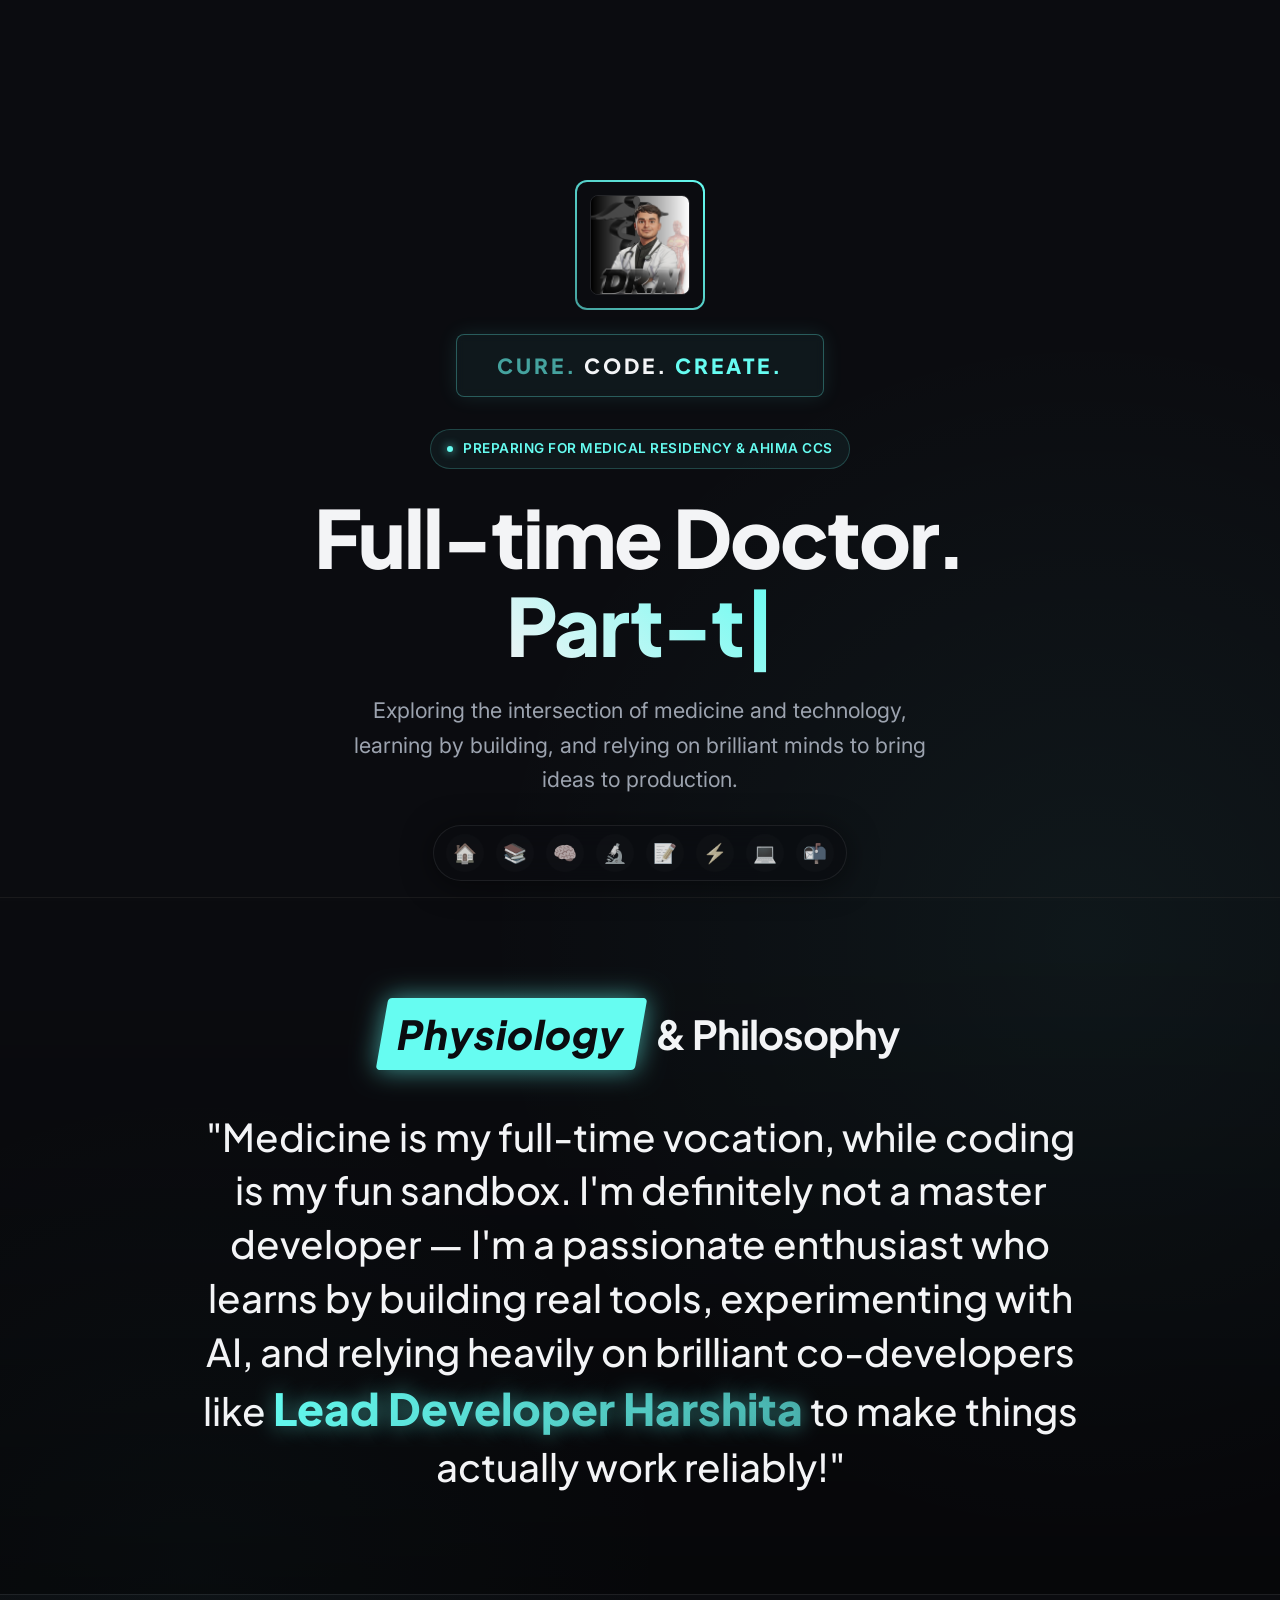
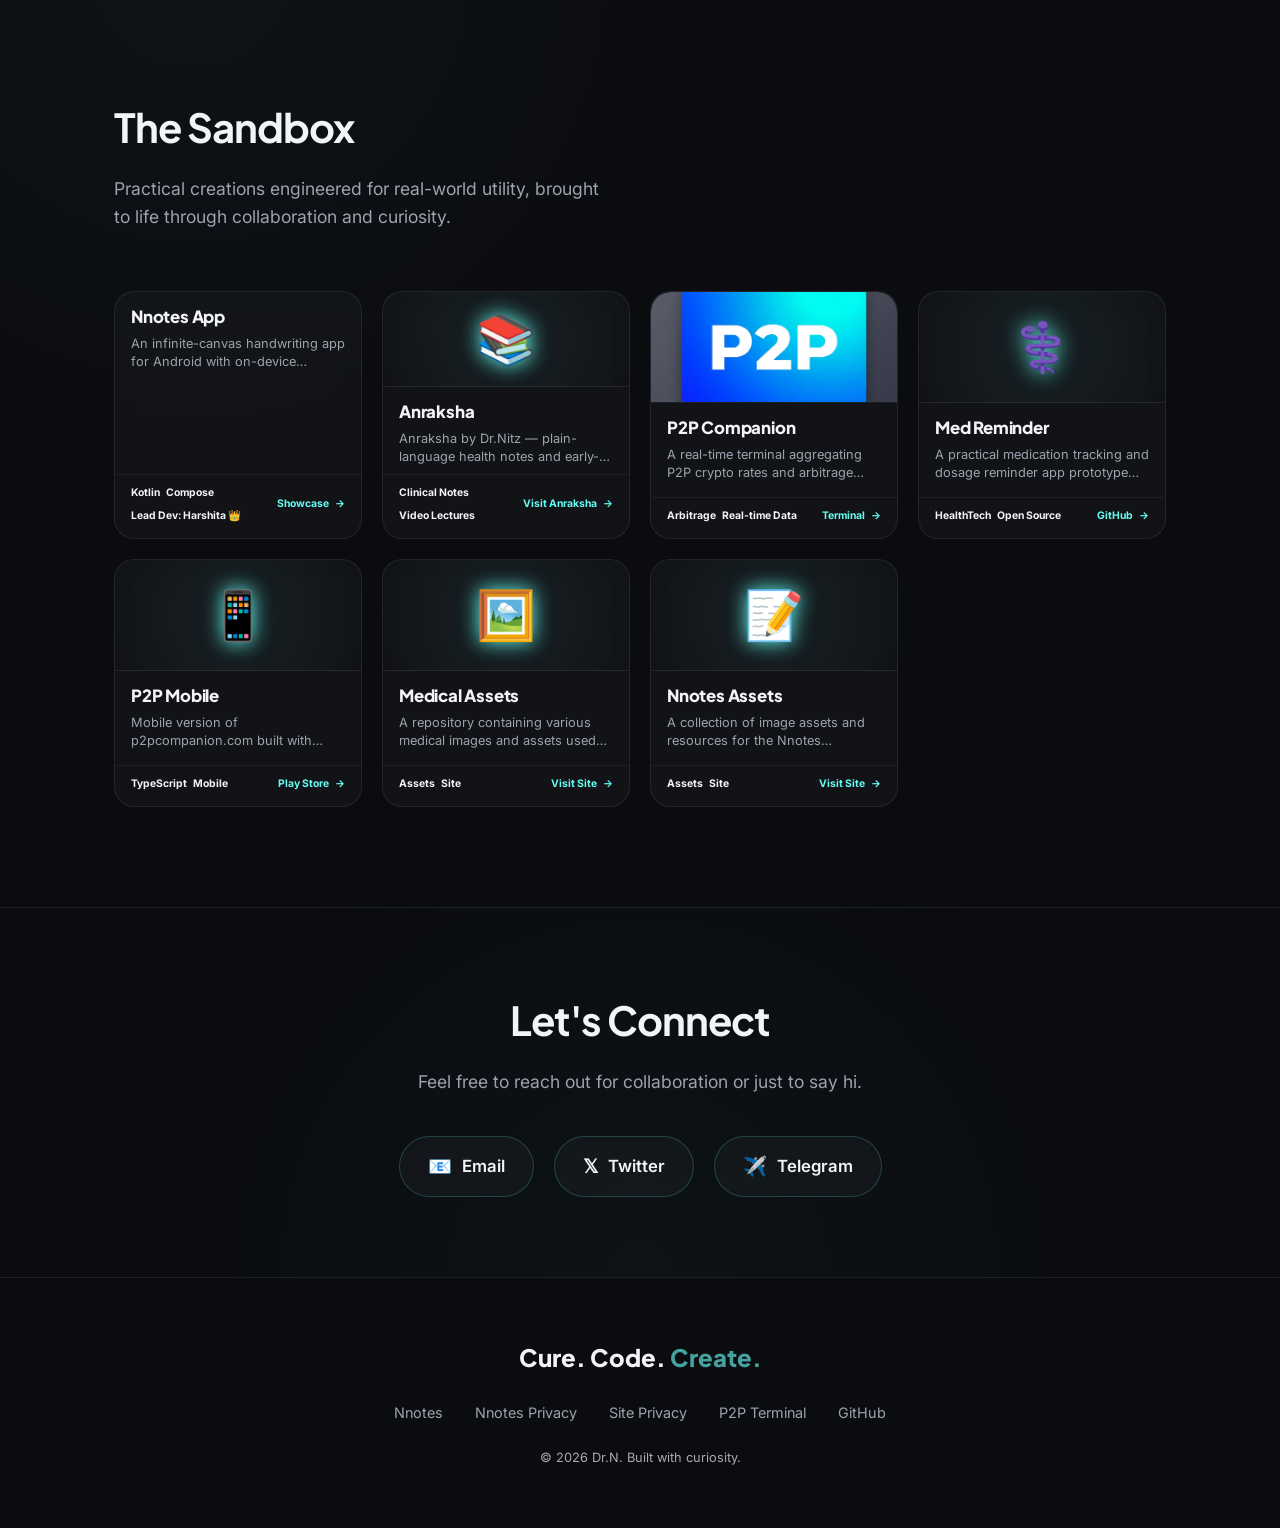
==== commit fd086f73: "refactor: move all pages to folder-style URLs Serve Nnotes at /nnotes/, the app policy at /nnotes/pr" ====
--- a/index.html
+++ b/index.html
@@ -713,7 +713,7 @@
         <a href="anraksha/" title="Anraksha" aria-label="Anraksha">📚</a>
         <a href="#philosophy" title="Physiology & Philosophy" aria-label="Physiology &amp; Philosophy">🧠</a>
         <a href="#sandbox" title="The Sandbox" aria-label="The Sandbox">🔬</a>
-        <a href="nnotes.html" title="Nnotes App" aria-label="Nnotes App">📝</a>
+        <a href="nnotes/" title="Nnotes App" aria-label="Nnotes App">📝</a>
         <a href="https://p2pcompanion.com" target="_blank" rel="noopener noreferrer" title="P2P Terminal" aria-label="P2P Terminal">⚡</a>
         <a href="https://github.com/drnitz" target="_blank" rel="noopener noreferrer" title="GitHub" aria-label="GitHub">💻</a>
         <a href="#contact" title="Contact" aria-label="Contact">📬</a>
@@ -768,7 +768,7 @@
             <div class="project-grid">
                 
                 <!-- Nnotes Project -->
-                <a href="nnotes.html" class="project-card">
+                <a href="nnotes/" class="project-card">
                     <img src="image/nnotes_logo.png" alt="Nnotes Logo" class="project-image" data-fallback>
                     <div class="project-header">
                         <h3 class="project-title">Nnotes App</h3>
@@ -939,9 +939,9 @@
         <div class="container">
             <div class="footer-logo">Cure. Code. <span>Create.</span></div>
             <div class="footer-links">
-                <a href="nnotes.html">Nnotes</a>
-                <a href="nnotes-privacy.html">Nnotes Privacy</a>
-                <a href="privacy.html">Site Privacy</a>
+                <a href="nnotes/">Nnotes</a>
+                <a href="nnotes/privacy/">Nnotes Privacy</a>
+                <a href="privacy/">Site Privacy</a>
                 <a href="https://p2pcompanion.com" target="_blank" rel="noopener noreferrer">P2P Terminal</a>
                 <a href="https://github.com/drnitz" target="_blank" rel="noopener noreferrer">GitHub</a>
             </div>
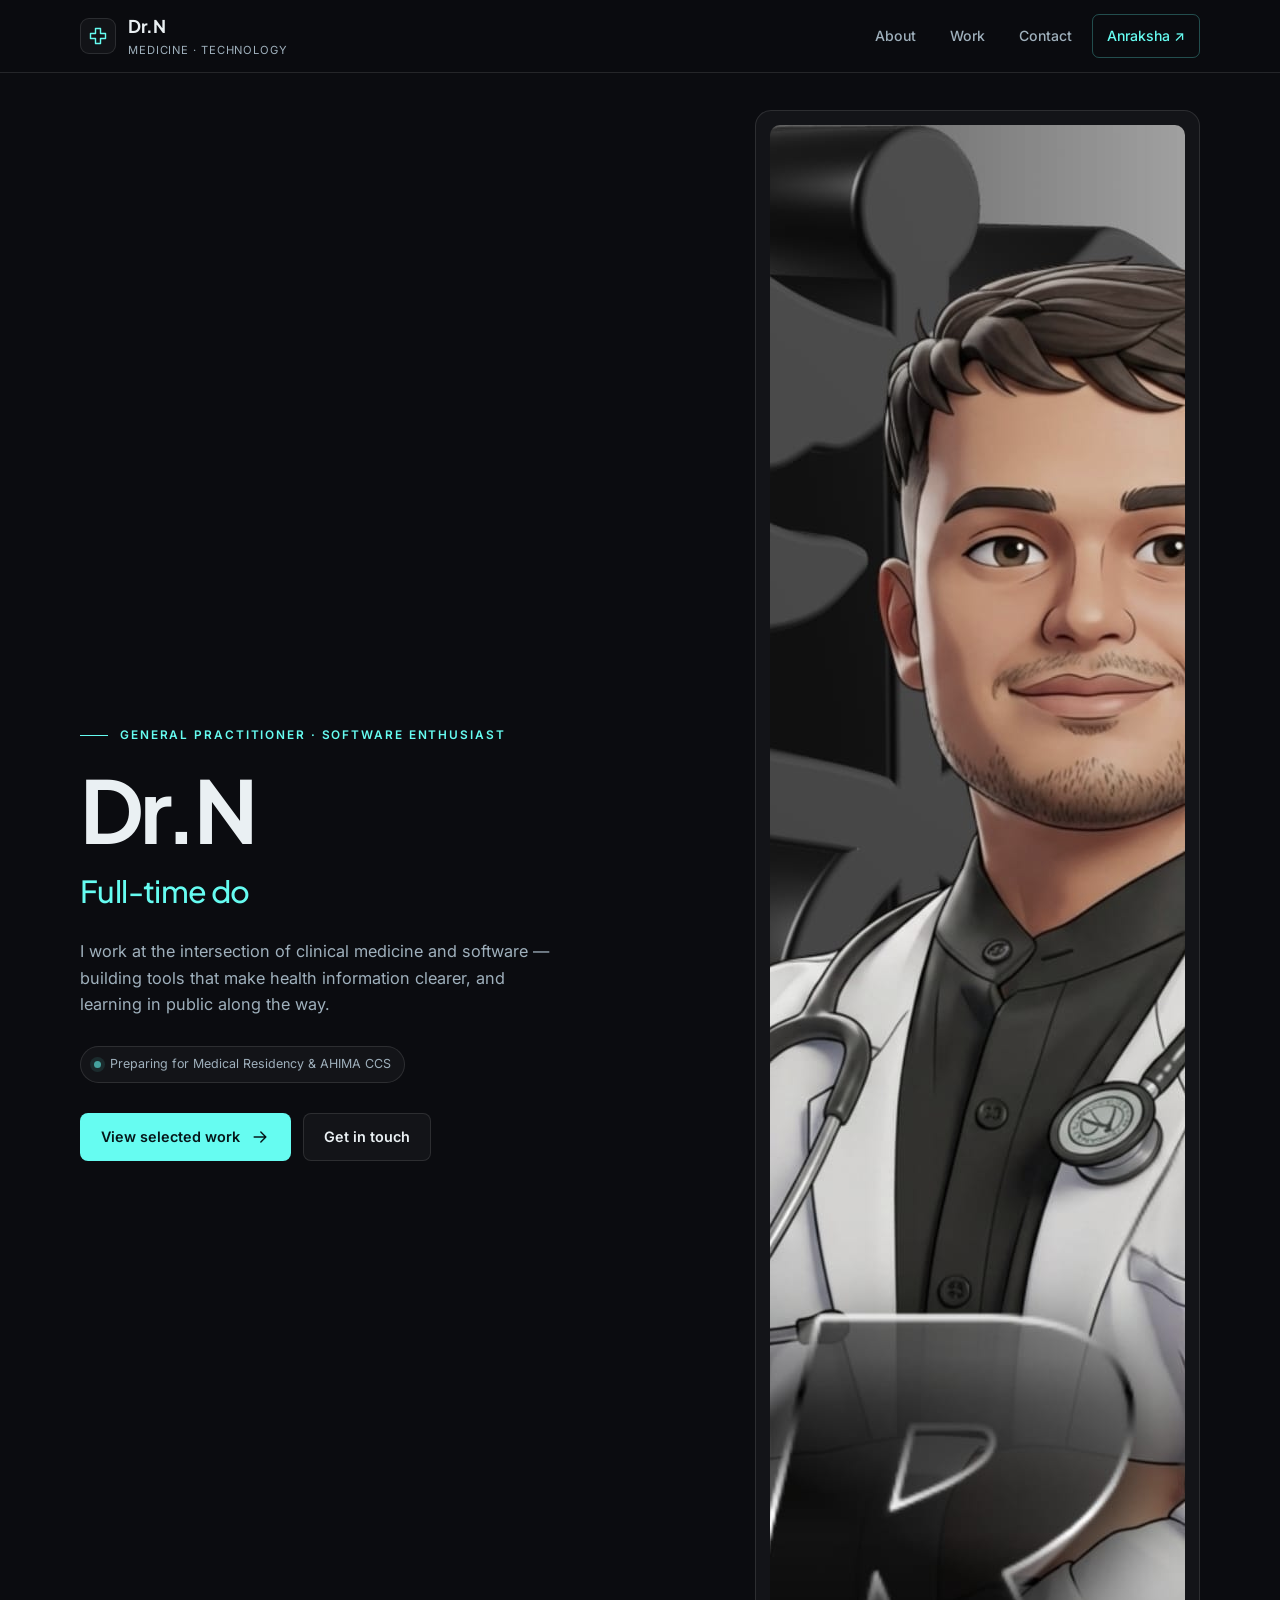
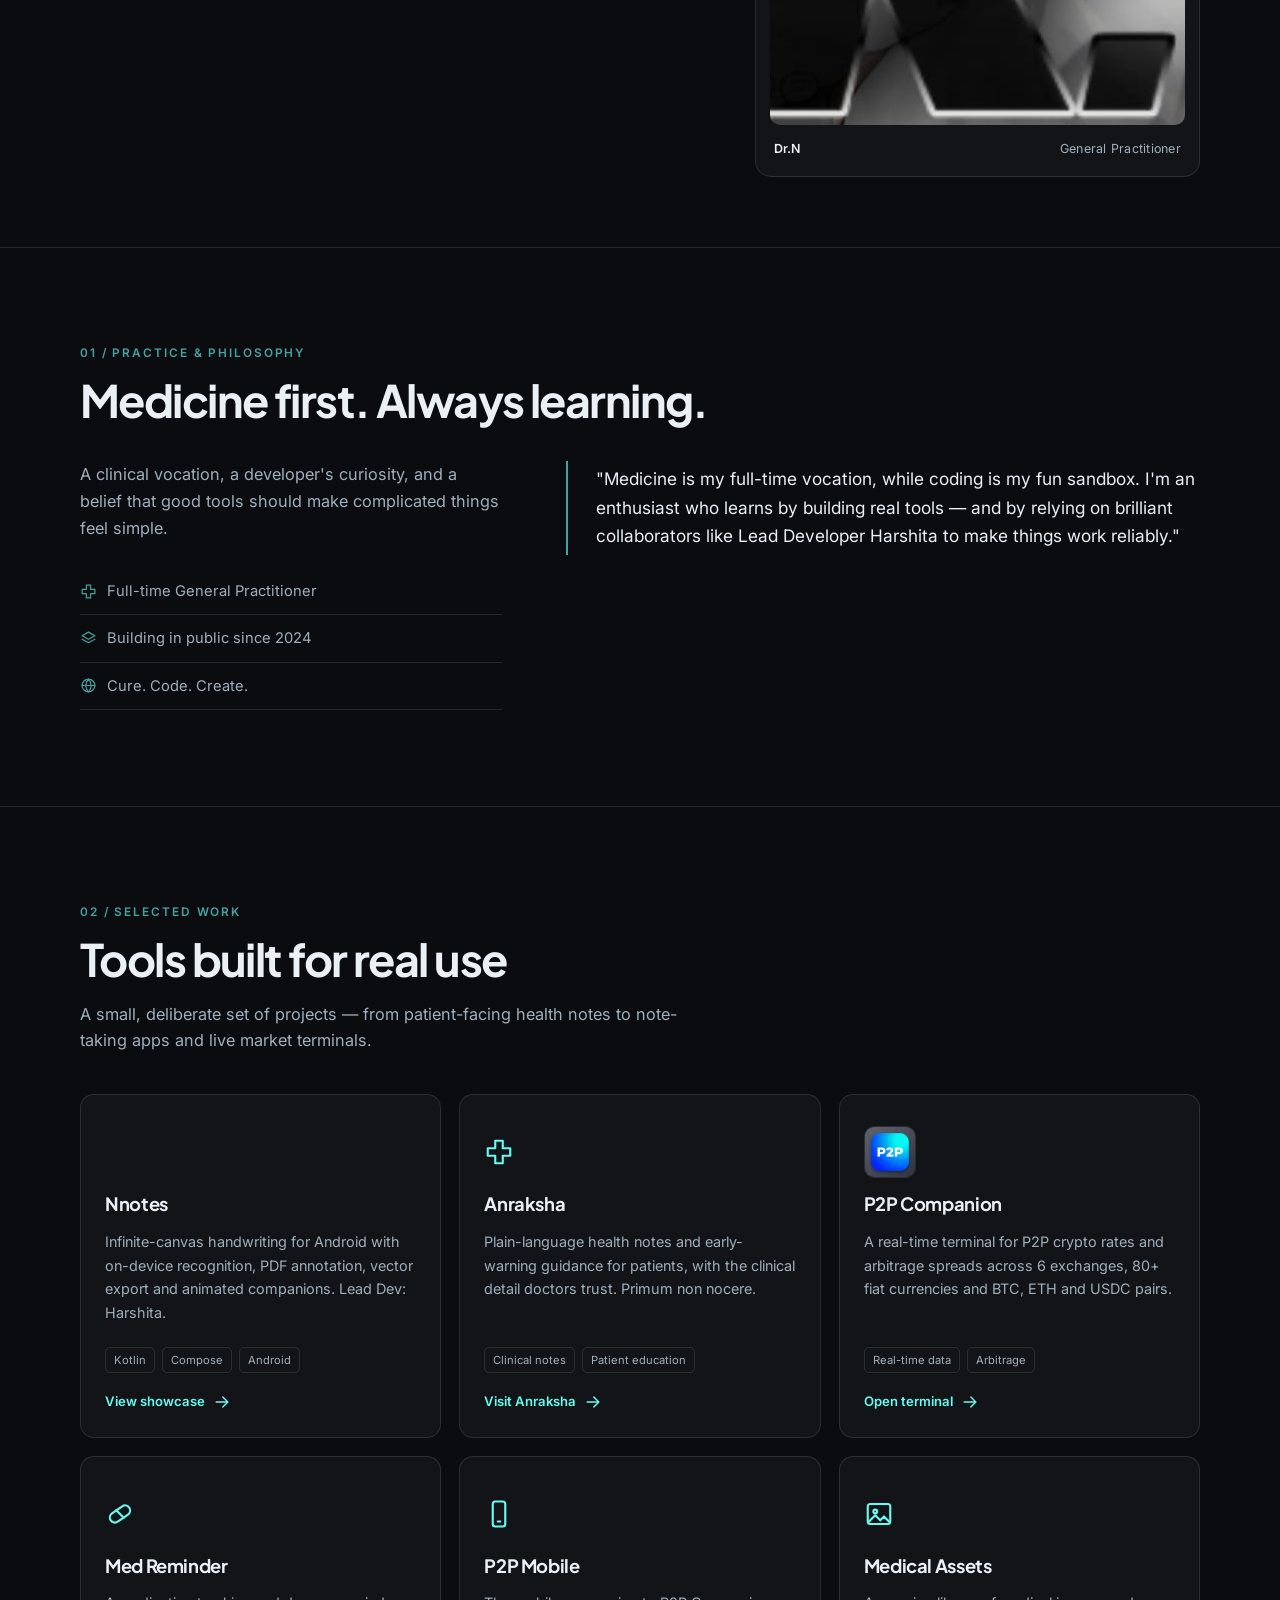
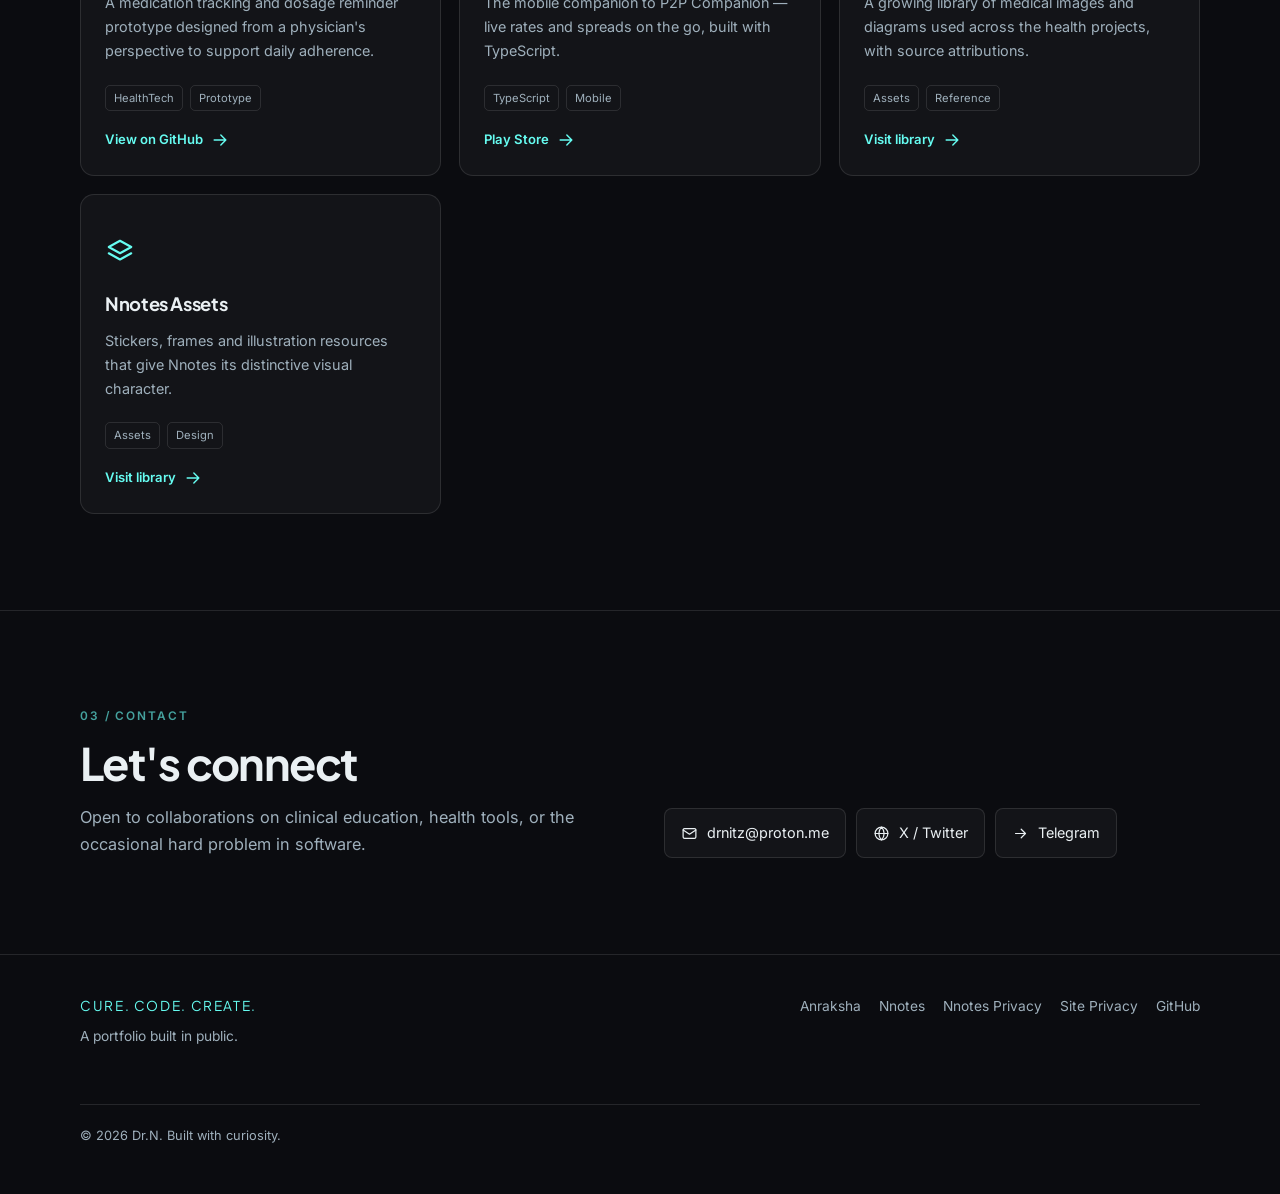
==== commit 71fbda43: "redesign: give the portfolio a professional editorial look Keep the Vanta particle/anatomy backgroun" ====
--- a/index.html
+++ b/index.html
@@ -3,20 +3,14 @@
 <head>
     <meta charset="UTF-8">
     <meta name="viewport" content="width=device-width, initial-scale=1.0">
-    <title>Dr.N | Exploring the intersection of medicine and technology</title>
-
-    <!-- Social Meta -->
-                
-    <!-- Fonts -->
+    <title>Dr.N | Medicine &amp; Technology</title>
+
     <link rel="preconnect" href="https://fonts.googleapis.com">
     <link rel="preconnect" href="https://fonts.gstatic.com" crossorigin>
-    <link href="https://fonts.googleapis.com/css2?family=Inter:wght@300;400;500;600;700&family=Plus+Jakarta+Sans:wght@300;400;500;600;700;800&display=swap" rel="stylesheet">
-
-    <!-- Three.js and Vanta.js (WebGL Backgrounds) -->
+    <link href="https://fonts.googleapis.com/css2?family=Inter:wght@300;400;500;600;700&family=Plus+Jakarta+Sans:wght@400;500;600;700;800&display=swap" rel="stylesheet">
+
     <script src="https://cdnjs.cloudflare.com/ajax/libs/three.js/r134/three.min.js" integrity="sha384-9EQoUIJYrv09/oYhSxnw1VpLcfPw3BM9dE7+D/3wGUPeLLa7F9Z6OAoD+i/M6FK9" crossorigin="anonymous"></script>
     <script src="https://cdn.jsdelivr.net/npm/vanta@0.5.24/dist/vanta.net.min.js" integrity="sha384-L0sjdcIWJ156WmvbxIBHx79j1WrCqANCyw456nl/aPWSYiHNywEU2VIAcbSJeIiX" crossorigin="anonymous"></script>
-
-    <!-- GSAP (GreenSock) for Premium Scroll Animations -->
     <script src="https://cdnjs.cloudflare.com/ajax/libs/gsap/3.12.2/gsap.min.js" integrity="sha384-d+vyQ0dYcymoP8ndq2hW7FGC50nqGdXUEgoOUGxbbkAJwZqL7h+jKN0GGgn9hFDS" crossorigin="anonymous"></script>
     <script src="https://cdnjs.cloudflare.com/ajax/libs/gsap/3.12.2/ScrollTrigger.min.js" integrity="sha384-poC0r6usQOX2Ayt/VGA+t81H6V3iN9L+Irz9iO8o+s0X20tLpzc9DOOtnKxhaQSE" crossorigin="anonymous"></script>
 
@@ -24,1140 +18,403 @@
 
     <style>
         :root {
-            --bg-color: #0b0c10;
-            --bg-glass: rgba(11, 12, 16, 0.7);
-            --bg-card: rgba(255, 255, 255, 0.03);
-            --border: rgba(255, 255, 255, 0.08);
-            --text-main: #F3F4F6;
-            --text-muted: #9CA3AF;
-            --accent-teal: #45A29E;
-            --accent-blue: #66FCF1;
-            
-            --font-display: 'Plus Jakarta Sans', sans-serif;
-            --font-body: 'Inter', sans-serif;
+            --bg: #0b0c10;
+            --surface: rgba(255, 255, 255, 0.035);
+            --surface-strong: rgba(255, 255, 255, 0.065);
+            --border: rgba(255, 255, 255, 0.11);
+            --text: #EAF0F3;
+            --muted: #9FB0BC;
+            --accent: #66FCF1;
+            --accent-deep: #45A29E;
+            --font-body: 'Inter', system-ui, sans-serif;
+            --font-display: 'Plus Jakarta Sans', system-ui, sans-serif;
+            --content: 1120px;
         }
 
         body {
-            background-color: var(--bg-color);
-            color: var(--text-main);
+            background: var(--bg);
+            color: var(--text);
             font-family: var(--font-body);
-            line-height: 1.6;
+            line-height: 1.65;
             -webkit-font-smoothing: antialiased;
             overflow-x: hidden;
-            background-image: 
-                radial-gradient(circle at 15% 50%, rgba(69, 162, 158, 0.05), transparent 25%),
-                radial-gradient(circle at 85% 30%, rgba(102, 252, 241, 0.05), transparent 25%);
-        }
-
-        /* --- Vanta WebGL Background --- */
-        #vanta-bg {
-            position: fixed;
-            top: 0; left: 0; width: 100vw; height: 100vh;
-            z-index: -2;
-        }
-
-        /* --- Anatomy Parallax Background --- */
+        }
+
+        #vanta-bg { position: fixed; inset: 0; z-index: -2; }
         #anatomy-figure {
-            position: fixed;
-            top: 50%; left: 50%;
-            transform: translate(-50%, -50%);
-            height: 110vh; /* Scaled large to fill background */
-            z-index: -1;
-            opacity: 0.15; /* Subtle watermark effect */
-            pointer-events: none;
-            transition: transform 0.1s ease-out; /* Smooth Parallax */
-            filter: drop-shadow(0 0 20px rgba(102, 252, 241, 0.3));
-        }
-
-        /* --- Typing Effect --- */
-        .typing-text::after {
-            content: '|';
-            animation: blink 1s step-end infinite;
-        }
-        @keyframes blink { 50% { opacity: 0; } }
-
-        .container {
-            max-width: 1100px;
-            margin: 0 auto;
-            padding: 0 24px;
-        }
-
-        /* --- Bottom Dock Navigation (macOS Style) --- */
-        .side-dock {
-            position: fixed;
-            bottom: 24px;
-            top: auto;
-            left: 50%;
-            transform: translateX(-50%);
-            z-index: 100;
-            display: flex;
-            flex-direction: row; /* Horizontal */
-            gap: 12px;
-            background: var(--bg-glass);
-            backdrop-filter: blur(12px);
-            -webkit-backdrop-filter: blur(12px);
-            padding: 8px 12px; /* Thinner vertically */
-            border-radius: 100px; /* Pill shape */
-            border: 1px solid var(--border);
-            box-shadow: 0 4px 30px rgba(0,0,0,0.5);
-            transition: all 0.4s cubic-bezier(0.175, 0.885, 0.32, 1.275);
-        }
-
-        /* Make entire dock glow on hover */
-        .side-dock:hover {
-            box-shadow: 0 4px 40px rgba(102, 252, 241, 0.15);
-            border-color: rgba(102, 252, 241, 0.2);
-        }
-
-        .side-dock a {
-            text-decoration: none;
-            font-size: 1.2rem; /* Smaller icons */
-            display: flex;
-            align-items: center;
-            justify-content: center;
-            width: 38px; /* Smaller footprint */
-            height: 38px;
-            border-radius: 50%;
-            transition: all 0.3s cubic-bezier(0.175, 0.885, 0.32, 1.275);
-            filter: grayscale(80%) opacity(0.85);
-            background: rgba(255,255,255,0.02);
-            position: relative;
-        }
-
-        .side-dock a:hover {
-            transform: scale(1.35) translateY(-4px); /* Pop up slightly */
-            filter: grayscale(0%) opacity(1);
-            background: rgba(102, 252, 241, 0.2);
-            box-shadow: 0 0 15px rgba(102, 252, 241, 0.4);
-            z-index: 2;
-        }
-
-        /* Dock Tooltips */
-        .side-dock a::after {
-            content: attr(title);
-            position: absolute;
-            top: -45px; /* Above the icon */
-            left: 50%;
-            transform: translateX(-50%) translateY(10px);
-            background: var(--bg-glass);
-            color: var(--text-main);
-            padding: 4px 12px;
-            border-radius: 6px;
-            font-size: 0.8rem;
-            font-weight: 600;
-            border: 1px solid var(--border);
-            opacity: 0;
-            pointer-events: none;
-            transition: all 0.3s cubic-bezier(0.175, 0.885, 0.32, 1.275);
-            white-space: nowrap;
-        }
-        .side-dock a:hover::after {
-            opacity: 1;
-            transform: translateX(-50%) translateY(0);
-        }
-
-        @media (max-width: 768px) {
-            .side-dock {
-                top: auto;
-                bottom: 24px;
-            }
-            .side-dock a::after { display: none; } /* Hide tooltips on mobile */
-        }
-
-        /* --- Hero Section --- */
-        header.hero {
-            padding: 180px 0 100px;
-            text-align: center;
-            display: flex;
-            flex-direction: column;
-            align-items: center;
-        }
-
-        /* --- Hero Avatar & Boxy Animation --- */
-        .hero-avatar-wrapper {
-            position: relative;
-            width: 130px;
-            height: 130px;
-            margin-bottom: 24px;
-            display: flex;
-            align-items: center;
-            justify-content: center;
-        }
-
-        .boxy-anim {
-            position: absolute;
-            top: 0; left: 0; right: 0; bottom: 0;
-            border: 2px solid transparent;
-            /* Boxy gradient border animation */
-            background: linear-gradient(var(--bg-color), var(--bg-color)) padding-box,
-                        linear-gradient(45deg, var(--accent-teal), var(--accent-blue)) border-box;
-            border-radius: 12px;
-            animation: pulseBox 2s infinite alternate, rotateBox 8s linear infinite;
-        }
-
-        @keyframes rotateBox {
-            0% { filter: hue-rotate(0deg); }
-            100% { filter: hue-rotate(360deg); }
-        }
-        
-        @keyframes pulseBox {
-            0% { box-shadow: 0 0 10px rgba(102, 252, 241, 0.2); }
-            100% { box-shadow: 0 0 30px rgba(102, 252, 241, 0.6); }
-        }
-
-        .hero-avatar {
-            width: 100px;
-            height: 100px;
-            object-fit: cover;
-            border-radius: 8px; /* Slightly boxy */
-            position: relative;
-            z-index: 2;
-            border: 1px solid rgba(255, 255, 255, 0.1);
-        }
-
-        /* --- Hero Slogan Bar --- */
-        .hero-slogan-bar {
-            background: rgba(102, 252, 241, 0.05);
-            border: 1px solid rgba(102, 252, 241, 0.3);
-            padding: 14px 40px;
-            border-radius: 8px;
-            margin-bottom: 32px;
-            font-size: 1.3rem;
-            font-weight: 800;
-            font-family: var(--font-display);
-            text-transform: uppercase;
-            letter-spacing: 3px;
-            box-shadow: 0 0 20px rgba(102, 252, 241, 0.1);
-            backdrop-filter: blur(4px);
-        }
-
-        .motto-anim span {
-            animation: neon-glow 3s infinite alternate;
-        }
-        .motto-anim span:nth-child(1) { animation-delay: 0s; color: var(--accent-teal); }
-        .motto-anim span:nth-child(2) { animation-delay: 1s; color: var(--text-main); }
-        .motto-anim span:nth-child(3) { animation-delay: 2s; color: var(--accent-blue); }
-
-        @keyframes neon-glow {
-            0%, 100% { text-shadow: none; opacity: 0.7; }
-            50% { text-shadow: 0 0 15px currentColor; opacity: 1; }
-        }
-
-        .status-pill {
-            display: inline-flex;
-            align-items: center;
-            gap: 10px;
-            padding: 8px 16px;
-            background: rgba(102, 252, 241, 0.05);
-            border: 1px solid rgba(102, 252, 241, 0.2);
-            border-radius: 100px;
-            font-size: 0.85rem;
-            font-weight: 600;
-            color: var(--accent-blue);
-            margin-bottom: 24px;
-            letter-spacing: 0.5px;
-            text-transform: uppercase;
-        }
-
-        .status-dot {
-            width: 6px; height: 6px;
-            background: var(--accent-blue);
-            border-radius: 50%;
-            box-shadow: 0 0 10px var(--accent-blue);
-            animation: dotPulse 1.5s infinite;
-        }
-
-        @keyframes dotPulse {
-            0% { transform: scale(1); opacity: 1; }
-            50% { transform: scale(1.5); opacity: 0.5; }
-            100% { transform: scale(1); opacity: 1; }
-        }
-
-        .hero h1 {
-            font-family: var(--font-display);
-            font-size: clamp(3rem, 7vw, 5rem);
-            font-weight: 800;
-            line-height: 1.1;
-            letter-spacing: -2px;
-            margin-bottom: 24px;
-        }
-
-        .hero h1 .highlight {
-            background: -webkit-linear-gradient(45deg, var(--text-main), var(--accent-blue));
-            -webkit-background-clip: text;
-            background-clip: text;
-            -webkit-text-fill-color: transparent;
-        }
-
-        .hero p {
-            font-size: clamp(1.1rem, 2vw, 1.35rem);
-            color: var(--text-muted);
-            max-width: 600px;
-            line-height: 1.6;
-        }
-
-        /* --- Manifesto Section --- */
-        section.manifesto {
-            padding: 100px 0;
-            border-top: 1px solid var(--border);
-            position: relative;
-            background: linear-gradient(180deg, transparent, rgba(0,0,0,0.4));
-        }
-
-        .physiology-highlight {
-            color: var(--bg-color);
-            background: var(--accent-blue);
-            padding: 4px 16px;
-            border-radius: 4px;
-            box-shadow: 0 0 25px rgba(102, 252, 241, 0.6);
-            font-weight: 900;
-            display: inline-block;
-            transform: skew(-10deg);
-            margin-right: 8px;
-            letter-spacing: 1px;
-        }
-
-        .manifesto-quote {
-            font-family: var(--font-display);
-            font-size: clamp(1.5rem, 3vw, 2.5rem);
-            font-weight: 500;
-            line-height: 1.4;
-            color: var(--text-main);
-            max-width: 900px;
-            position: relative;
-            text-align: center;
-            margin: 0 auto;
-        }
-
-        .manifesto-quote span {
-            color: var(--accent-teal);
-        }
-
-        /* --- Sandbox / Projects --- */
-        section.sandbox {
-            padding: 100px 0;
-            border-top: 1px solid var(--border);
-        }
-
-        .section-title {
-            font-family: var(--font-display);
-            font-size: 2.5rem;
-            font-weight: 700;
-            letter-spacing: -1px;
-            margin-bottom: 16px;
-        }
-
-        .section-desc {
-            color: var(--text-muted);
-            font-size: 1.1rem;
-            margin-bottom: 60px;
-            max-width: 500px;
-        }
-
-        /* Neat premium grid for true small app-icon style cards */
-        .project-grid {
-            display: grid;
-            grid-template-columns: repeat(auto-fill, minmax(200px, 1fr));
-            gap: 20px;
-        }
-
-        .project-card {
-            background: var(--bg-card);
-            border: 1px solid var(--border);
-            border-radius: 20px;
-            padding: 0;
-
-            text-decoration: none;
-            color: inherit;
-            display: flex;
-            flex-direction: column;
-            justify-content: space-between;
-            transition: box-shadow 0.4s ease, border-color 0.4s ease, transform 0.4s ease;
-            position: relative;
-            overflow: hidden;
-            transform-style: preserve-3d;
-            backdrop-filter: blur(10px);
-            aspect-ratio: 1 / 1;
-        }
-
-        .project-image {
-            width: 100%;
-            height: 45%;
-            object-fit: cover; /* ensures image fills the area */
-            border-radius: 20px 20px 0 0;
-            margin-bottom: 0;
-            border: none;
+            position: fixed; top: 50%; left: 50%; transform: translate(-50%, -50%);
+            height: 100vh; z-index: -1; opacity: 0.07; pointer-events: none;
+        }
+
+        .wrap { width: min(var(--content), 100% - 48px); margin-inline: auto; }
+        a { color: inherit; text-decoration: none; }
+        a:focus-visible, button:focus-visible { outline: 2px solid var(--accent); outline-offset: 4px; border-radius: 3px; }
+
+        .skip-link { position: absolute; top: -60px; left: 16px; z-index: 50; background: var(--text); color: var(--bg); padding: 10px 16px; border-radius: 6px; }
+        .skip-link:focus { top: 12px; }
+
+        .icon { width: 20px; height: 20px; flex: none; stroke: currentColor; fill: none; stroke-width: 1.7; stroke-linecap: round; stroke-linejoin: round; }
+
+        /* Header */
+        .site-header {
+            position: fixed; top: 0; left: 0; right: 0; z-index: 20;
+            background: rgba(11, 12, 16, 0.78);
+            backdrop-filter: blur(14px);
             border-bottom: 1px solid var(--border);
-            background: rgba(0,0,0,0.4);
-            transition: transform 0.3s ease;
-        }
-
-        .fallback-img {
-            display: flex;
-            align-items: center;
-            justify-content: center;
-            font-size: 3rem;
-            color: var(--accent-blue);
-            background: radial-gradient(circle, rgba(69, 162, 158, 0.1), transparent);
-            text-shadow: 0 0 20px var(--accent-blue);
-        }
-
-        .project-card:hover .project-image {
-            transform: scale(1.03);
-        }
-
-        .project-card::before {
-            content: '';
-            position: absolute;
-            top: 0; left: 0;
-            width: 100%; height: 100%;
-            background: radial-gradient(circle at top right, rgba(102, 252, 241, 0.05), transparent 60%);
-            opacity: 0;
-            transition: opacity 0.4s ease;
-        }
-
-        .project-card:hover {
-            border-color: rgba(102, 252, 241, 0.3);
-            box-shadow: 0 15px 30px rgba(0,0,0,0.4);
-            transform: translateY(-4px); /* Premium float effect */
-        }
-
-        .project-card:hover::before {
-            opacity: 1;
-        }
-
-        .project-card > :not(.project-image), .project-content {
-            padding-left: 16px;
-            padding-right: 16px;
-        }
-
-        .project-header {
-            display: flex;
-            justify-content: flex-start;
-            align-items: center;
-            text-align: left;
-            margin-bottom: 4px;
-            padding-top: 12px;
-            position: relative;
-            z-index: 1;
-        }
-
-        .project-title {
-            font-family: var(--font-display);
-            font-size: 1.05rem;
-            font-weight: 800;
-            letter-spacing: -0.2px;
-            white-space: nowrap;
-            overflow: hidden;
-            text-overflow: ellipsis;
-            width: 100%;
-        }
-
-        .project-tag {
-            padding: 4px 10px;
-            border-radius: 100px;
-            font-size: 0.65rem;
-            font-weight: 600;
-            text-transform: uppercase;
-            letter-spacing: 1px;
-            background: rgba(255, 255, 255, 0.05);
-            border: 1px solid var(--border);
-        }
-        
-        .tag-live {
-            background: rgba(102, 252, 241, 0.1);
-            color: var(--accent-blue);
-            border-color: rgba(102, 252, 241, 0.3);
-        }
-
-        .project-body {
-            flex-grow: 1;
-            display: flex;
-            align-items: flex-start;
-            margin-bottom: 8px;
-        }
-
-        .project-body p {
-            color: var(--text-muted);
-            font-size: 0.8rem;
-            line-height: 1.4;
-            margin-bottom: 0;
-            position: relative;
-            z-index: 1;
-            text-align: left;
-            display: -webkit-box;
-            -webkit-line-clamp: 2; /* Fits exactly 2 lines */
-            line-clamp: 2;
-            -webkit-box-orient: vertical;
-            overflow: hidden;
-        }
-
-        .project-footer {
-            display: flex;
-            justify-content: space-between;
-            align-items: center;
-            border-top: 1px solid rgba(255,255,255,0.05); /* Softer line */
-            padding-top: 10px;
-            padding-bottom: 14px;
-            margin-top: auto;
-            position: relative;
-            z-index: 1;
-        }
-
-        .tech-stack {
-            display: flex;
-            flex-wrap: wrap;
-            gap: 6px;
-            font-size: 0.65rem;
-            color: var(--text-main);
-            font-weight: 700;
-        }
-
-        .project-link-btn {
-            color: var(--accent-blue);
-            font-weight: 700;
-            font-size: 0.65rem;
-            display: flex;
-            align-items: center;
-            gap: 6px;
-            transition: gap 0.3s ease;
-            white-space: nowrap;
-        }
-
-        .project-card:hover .project-link-btn {
-            gap: 12px;
-        }
-
-        /* --- Contact Section --- */
-        section.contact {
-            padding: 80px 0;
-            border-top: 1px solid var(--border);
-            text-align: center;
-            background: radial-gradient(circle at bottom center, rgba(102, 252, 241, 0.03), transparent 70%);
-        }
-
-        .contact-links {
-            display: flex;
-            justify-content: center;
-            gap: 20px;
-            flex-wrap: wrap;
-            margin-top: 40px;
-        }
-
-        .contact-btn {
-            background: rgba(255, 255, 255, 0.03);
-            border: 1px solid rgba(102, 252, 241, 0.2);
-            padding: 14px 28px;
-            border-radius: 100px;
-            color: var(--text-main);
-            text-decoration: none;
-            font-size: 1.05rem;
-            font-weight: 600;
-            display: inline-flex;
-            align-items: center;
-            gap: 10px;
-            transition: all 0.3s ease;
-            backdrop-filter: blur(5px);
-        }
-
-        .contact-btn:hover {
-            background: rgba(102, 252, 241, 0.1);
-            border-color: rgba(102, 252, 241, 0.5);
-            color: #fff;
-            transform: translateY(-3px);
-            box-shadow: 0 10px 20px rgba(102, 252, 241, 0.15);
-        }
-
-        .contact-icon {
-            font-size: 1.2rem;
-        }
-
-        /* --- Footer --- */
-        footer {
-            padding: 60px 0;
-            text-align: center;
-            border-top: 1px solid var(--border);
-        }
-
-        .footer-logo {
-            font-family: var(--font-display);
-            font-size: 1.5rem;
-            font-weight: 800;
-            color: var(--text-main);
-            margin-bottom: 24px;
-        }
-        .footer-logo span { color: var(--accent-teal); }
-
-        .footer-links {
-            display: flex;
-            justify-content: center;
-            gap: 32px;
-            margin-bottom: 24px;
-        }
-
-        .footer-links a {
-            color: var(--text-muted);
-            text-decoration: none;
-            font-size: 0.9rem;
-            transition: color 0.2s;
-        }
-        .footer-links a:hover { color: var(--accent-blue); }
-
-        .copyright {
-            font-size: 0.8rem;
-            color: rgba(255, 255, 255, 0.65);
-        }
-
-
-        .harshita-highlight {
-            background: linear-gradient(120deg, #66FCF1, #45A29E, #66FCF1);
-            background-size: 200% auto;
-            -webkit-background-clip: text;
-            -webkit-text-fill-color: transparent;
-            font-weight: 800;
-            font-size: 1.15em;
-            text-shadow: 0 0 20px rgba(102, 252, 241, 0.5);
-            display: inline-block;
-            animation: shine 3s linear infinite;
-        }
-        
-        @keyframes shine {
-            to {
-                background-position: 200% center;
-            }
-        }
-
-        @media (max-width: 1024px) {
-            .project-grid { grid-template-columns: repeat(2, 1fr); gap: 20px; }
-        }
-
-        @media (max-width: 768px) {
-            .container { padding: 0 16px; }
-            header.hero { padding: 80px 0 40px; }
-            .hero-slogan-bar { padding: 10px 20px; font-size: 1rem; letter-spacing: 1px; }
-            .hero h1 { font-size: clamp(2.5rem, 10vw, 3.5rem); margin-bottom: 16px; }
-            .manifesto-quote { font-size: 1.3rem; }
-            
-            .project-grid { grid-template-columns: 1fr; }
-            .project-card { padding: 24px; }
-            .project-footer { flex-direction: column; align-items: flex-start; gap: 20px; }
-            
-            .footer-links { flex-wrap: wrap; gap: 16px; }
-            
-            .side-dock {
-                width: 90%;
-                max-width: 360px;
-                gap: 8px;
-                padding: 8px 12px;
-                overflow-x: auto;
-                justify-content: flex-start;
-                -ms-overflow-style: none;
-                scrollbar-width: none;
-            }
-            .side-dock::-webkit-scrollbar { display: none; }
-            .side-dock a { width: 34px; height: 34px; font-size: 1.1rem; flex-shrink: 0; }
-            
-            #anatomy-figure { height: 80vh; opacity: 0.1; }
-        }
-
+        }
+        .header-inner { display: flex; align-items: center; justify-content: space-between; gap: 24px; min-height: 72px; }
+        .brand { display: flex; align-items: center; gap: 12px; }
+        .brand-mark {
+            width: 36px; height: 36px; border: 1px solid var(--border); border-radius: 9px;
+            display: grid; place-items: center; color: var(--accent); background: var(--surface);
+        }
+        .brand strong { display: block; font-family: var(--font-display); font-size: 1.1rem; letter-spacing: -0.02em; }
+        .brand small { display: block; font-size: 0.7rem; color: var(--muted); letter-spacing: 0.08em; text-transform: uppercase; }
+        .site-nav { display: flex; gap: 6px; align-items: center; }
+        .site-nav a { padding: 9px 14px; border-radius: 7px; font-size: 0.88rem; font-weight: 500; color: var(--muted); transition: color 0.2s ease, background 0.2s ease; }
+        .site-nav a:hover { color: var(--text); background: var(--surface); }
+        .site-nav a.primary { color: var(--accent); border: 1px solid rgba(102, 252, 241, 0.28); }
+
+        /* Hero */
+        .hero { min-height: 100vh; display: grid; grid-template-columns: 1.15fr 0.85fr; gap: 72px; align-items: center; padding-top: 110px; padding-bottom: 70px; }
+        .eyebrow { display: flex; align-items: center; gap: 12px; color: var(--accent); font-size: 0.74rem; font-weight: 600; letter-spacing: 0.16em; text-transform: uppercase; }
+        .eyebrow::before { content: ''; width: 28px; height: 1px; background: var(--accent); }
+        h1 { font-family: var(--font-display); font-size: clamp(3.2rem, 7vw, 5.4rem); line-height: 1.02; letter-spacing: -0.045em; margin: 20px 0 12px; font-weight: 700; }
+        .hero-sub { font-family: var(--font-display); font-size: clamp(1.3rem, 2.6vw, 1.9rem); font-weight: 500; color: var(--accent); min-height: 1.5em; letter-spacing: -0.02em; }
+        .hero-text { color: var(--muted); max-width: 48ch; font-size: 1.02rem; margin: 22px 0 28px; }
+        .status { display: inline-flex; align-items: center; gap: 9px; font-size: 0.78rem; color: var(--muted); border: 1px solid var(--border); background: var(--surface); padding: 7px 13px; border-radius: 100px; }
+        .status-dot { width: 7px; height: 7px; border-radius: 50%; background: var(--accent-deep); box-shadow: 0 0 0 4px rgba(69, 162, 158, 0.16); }
+        .actions { display: flex; gap: 12px; flex-wrap: wrap; margin-top: 30px; }
+        .btn { display: inline-flex; align-items: center; gap: 10px; min-height: 46px; padding: 11px 20px; border-radius: 8px; font: inherit; font-size: 0.9rem; font-weight: 600; border: 1px solid transparent; transition: transform 0.2s ease, background 0.2s ease, border-color 0.2s ease; cursor: pointer; }
+        .btn:hover { transform: translateY(-2px); }
+        .btn-solid { background: var(--accent); color: #06171a; }
+        .btn-outline { border-color: var(--border); color: var(--text); background: var(--surface); }
+        .btn-outline:hover { border-color: var(--accent-deep); }
+
+        .portrait { position: relative; border: 1px solid var(--border); border-radius: 16px; padding: 14px; background: var(--surface); }
+        .portrait img { display: block; width: 100%; aspect-ratio: 1; object-fit: cover; border-radius: 10px; filter: saturate(0.85); }
+        .portrait figcaption { display: flex; justify-content: space-between; gap: 12px; padding: 14px 4px 2px; font-size: 0.78rem; color: var(--muted); letter-spacing: 0.02em; }
+        .portrait figcaption strong { color: var(--text); font-weight: 600; }
+
+        /* Sections */
+        .section { padding: 96px 0; border-top: 1px solid var(--border); }
+        .section-label { color: var(--accent-deep); font-size: 0.74rem; font-weight: 600; letter-spacing: 0.16em; text-transform: uppercase; }
+        h2 { font-family: var(--font-display); font-size: clamp(2rem, 4vw, 2.8rem); line-height: 1.12; letter-spacing: -0.035em; margin: 12px 0 16px; }
+        .lead { color: var(--muted); max-width: 62ch; font-size: 1.02rem; }
+        .quote-grid { display: grid; grid-template-columns: 0.8fr 1.2fr; gap: 64px; align-items: start; margin-top: 36px; }
+        blockquote { margin: 0; padding: 4px 0 4px 28px; border-left: 2px solid var(--accent-deep); font-size: 1.08rem; color: var(--text); }
+        .quote-grid ul { list-style: none; padding: 0; margin: 26px 0 0; }
+        .quote-grid li { display: flex; align-items: center; gap: 10px; padding: 11px 0; border-bottom: 1px solid var(--border); color: var(--muted); font-size: 0.92rem; }
+        .quote-grid li .icon { color: var(--accent-deep); width: 17px; height: 17px; }
+
+        .grid { display: grid; grid-template-columns: repeat(3, 1fr); gap: 18px; margin-top: 40px; }
+        .card {
+            position: relative; display: flex; flex-direction: column; min-height: 290px;
+            background: var(--surface); border: 1px solid var(--border); border-radius: 14px; padding: 24px;
+            transform-style: preserve-3d; transition: border-color 0.25s ease, background 0.25s ease, box-shadow 0.25s ease;
+            text-align: left; color: inherit;
+        }
+        .card:hover { border-color: rgba(102, 252, 241, 0.36); background: var(--surface-strong); box-shadow: 0 18px 40px rgba(0, 0, 0, 0.28); }
+        .card-media { height: 66px; display: flex; align-items: center; color: var(--accent); }
+        .card-media img { width: 52px; height: 52px; border-radius: 10px; object-fit: cover; border: 1px solid var(--border); }
+        .card-media .icon { width: 30px; height: 30px; }
+        .card h3 { font-family: var(--font-display); font-size: 1.15rem; letter-spacing: -0.02em; margin: 4px 0 10px; }
+        .card p { color: var(--muted); font-size: 0.9rem; margin: 0 0 22px; }
+        .tags { display: flex; flex-wrap: wrap; gap: 7px; margin-top: auto; }
+        .tags span { font-size: 0.7rem; color: var(--muted); border: 1px solid var(--border); border-radius: 5px; padding: 3px 8px; }
+        .card-link { margin-top: 18px; font-size: 0.82rem; font-weight: 600; color: var(--accent); display: inline-flex; align-items: center; gap: 7px; }
+
+        .contact { display: grid; grid-template-columns: 1fr 1fr; gap: 48px; align-items: end; }
+        .contact-links { display: flex; flex-wrap: wrap; gap: 10px; }
+        .contact-links a { display: inline-flex; align-items: center; gap: 9px; padding: 12px 16px; border: 1px solid var(--border); border-radius: 8px; color: var(--text); font-size: 0.9rem; background: var(--surface); transition: border-color 0.2s ease, color 0.2s ease; }
+        .contact-links a:hover { border-color: var(--accent-deep); color: var(--accent); }
+        .contact-links .icon { width: 17px; height: 17px; }
+
+        .site-footer { border-top: 1px solid var(--border); padding: 40px 0 48px; }
+        .footer-inner { display: flex; justify-content: space-between; gap: 28px; flex-wrap: wrap; align-items: flex-start; }
+        .footer-links { display: flex; flex-wrap: wrap; gap: 18px; }
+        .footer-links a { font-size: 0.86rem; color: var(--muted); }
+        .footer-links a:hover { color: var(--accent); }
+        .motto { font-family: var(--font-display); letter-spacing: 0.12em; font-size: 0.85rem; color: var(--accent); }
+        .copyright { width: 100%; margin-top: 28px; padding-top: 20px; border-top: 1px solid var(--border); font-size: 0.8rem; color: var(--muted); }
+
+        @media (max-width: 960px) {
+            .hero { grid-template-columns: 1fr; gap: 44px; padding-top: 120px; }
+            .portrait { max-width: 360px; }
+            .grid { grid-template-columns: repeat(2, 1fr); }
+            .quote-grid { grid-template-columns: 1fr; gap: 24px; }
+            .contact { grid-template-columns: 1fr; gap: 24px; }
+        }
+        @media (max-width: 640px) {
+            .wrap { width: min(var(--content), 100% - 32px); }
+            .site-nav a { padding: 8px 10px; font-size: 0.82rem; }
+            .site-nav a.primary { display: none; }
+            .grid { grid-template-columns: 1fr; }
+            .section { padding: 68px 0; }
+        }
     </style>
+
     <!-- Cloudflare Web Analytics --><script type='module' src='https://static.cloudflareinsights.com/beacon.min.js' data-cf-beacon='{"token": "1447bf27ee144931ae324db6be9a9942"}'></script><!-- End Cloudflare Web Analytics -->
-    <!-- Open Graph / Social Sharing -->
     <meta property="og:type" content="website">
     <meta property="og:url" content="https://drnitz.com/">
     <meta property="og:title" content="Dr.N | Medicine &amp; Code">
     <meta property="og:description" content="Bridging the gap between clinical medicine and software engineering.">
     <meta property="og:image" content="https://drnitz.com/social_preview.jpg">
-    
-    <!-- Twitter -->
     <meta name="twitter:card" content="summary_large_image">
     <meta name="twitter:url" content="https://drnitz.com/">
     <meta name="twitter:title" content="Dr.N | Medicine &amp; Code">
     <meta name="twitter:description" content="Bridging the gap between clinical medicine and software engineering.">
     <meta name="twitter:image" content="https://drnitz.com/social_preview.jpg">
-
-    <!-- SEO Meta Tags -->
-    <meta name="description" content="Portfolio of Dr.N - A General Practitioner (GP) and tech enthusiast bridging the gap between clinical medicine and software engineering.">
+    <meta name="description" content="Portfolio of Dr.N — a General Practitioner and software enthusiast building tools at the intersection of clinical medicine and technology.">
     <meta name="keywords" content="medical doctor developer, general practitioner software, GP coding, clinical medicine tech, healthcare software, Dr.N portfolio, medical UI designer">
     <link rel="canonical" href="https://drnitz.com/">
-
-    <!-- JSON-LD Structured Data -->
     <script type="application/ld+json">
     {
       "@context": "https://schema.org",
       "@type": "Person",
       "name": "Dr.N",
       "url": "https://drnitz.com/",
-      "jobTitle": [
-        "General Practitioner",
-        "Software Developer"
-      ],
-      "sameAs": [
-        "https://github.com/drnitz"
-      ]
+      "jobTitle": ["General Practitioner", "Software Developer"],
+      "sameAs": ["https://github.com/drnitz"]
     }
     </script>
     <meta name="google-site-verification" content="DH4CElJ0bl33c1EzJwjIqFvvsoBnb-PC1DmxvjFZB2s" />
 </head>
 <body>
-
-    <!-- WebGL Background Container -->
+    <svg xmlns="http://www.w3.org/2000/svg" style="position:absolute;width:0;height:0;overflow:hidden" aria-hidden="true">
+        <symbol id="i-cross" viewBox="0 0 24 24"><path d="M9 3h6v6h6v6h-6v6H9v-6H3V9h6z"/></symbol>
+        <symbol id="i-pen" viewBox="0 0 24 24"><path d="m4 20 4.5-1 10-10-3.5-3.5-10 10z"/><path d="m14.5 6.5 3 3"/></symbol>
+        <symbol id="i-chart" viewBox="0 0 24 24"><path d="M4 19h16M6 16v-5m4 5V7m4 9v-3m4 3V5"/></symbol>
+        <symbol id="i-pill" viewBox="0 0 24 24"><rect x="3" y="8" width="18" height="8" rx="4" transform="rotate(-35 12 12)"/><path d="m9 9 6 6"/></symbol>
+        <symbol id="i-phone" viewBox="0 0 24 24"><rect x="7" y="2" width="10" height="20" rx="2"/><path d="M11 18h2"/></symbol>
+        <symbol id="i-layers" viewBox="0 0 24 24"><path d="m12 3 9 5-9 5-9-5z"/><path d="m3 13 9 5 9-5"/></symbol>
+        <symbol id="i-image" viewBox="0 0 24 24"><rect x="3" y="4" width="18" height="16" rx="2"/><circle cx="9" cy="10" r="1.5"/><path d="m4 18 5-5 4 4 3-3 4 4"/></symbol>
+        <symbol id="i-mail" viewBox="0 0 24 24"><rect x="3" y="5" width="18" height="14" rx="2"/><path d="m3 7 9 6 9-6"/></symbol>
+        <symbol id="i-globe" viewBox="0 0 24 24"><circle cx="12" cy="12" r="9"/><path d="M3 12h18M12 3c2.5 2.6 3.7 5.6 3.7 9s-1.2 6.4-3.7 9c-2.5-2.6-3.7-5.6-3.7-9S9.5 5.6 12 3z"/></symbol>
+        <symbol id="i-arrow" viewBox="0 0 24 24"><path d="M5 12h14m-6-6 6 6-6 6"/></symbol>
+    </svg>
+
+    <a class="skip-link" href="#main">Skip to content</a>
     <div id="vanta-bg"></div>
-
-    <!-- Dynamic Anatomy Figure -->
     <img src="anatomy_bg.png?v=3" alt="" aria-hidden="true" id="anatomy-figure">
 
-    <!-- Interactive Bottom Dock -->
-    <nav class="side-dock" aria-label="Main navigation">
-        <a href="index.html" title="Home" aria-label="Home">🏠</a>
-        <a href="anraksha/" title="Anraksha" aria-label="Anraksha">📚</a>
-        <a href="#philosophy" title="Physiology & Philosophy" aria-label="Physiology &amp; Philosophy">🧠</a>
-        <a href="#sandbox" title="The Sandbox" aria-label="The Sandbox">🔬</a>
-        <a href="nnotes/" title="Nnotes App" aria-label="Nnotes App">📝</a>
-        <a href="https://p2pcompanion.com" target="_blank" rel="noopener noreferrer" title="P2P Terminal" aria-label="P2P Terminal">⚡</a>
-        <a href="https://github.com/drnitz" target="_blank" rel="noopener noreferrer" title="GitHub" aria-label="GitHub">💻</a>
-        <a href="#contact" title="Contact" aria-label="Contact">📬</a>
-    </nav>
-
-    <main>
-    <!-- Hero Section -->
-    <header class="hero container">
-        
-        <!-- User Requested Boxy Avatar -->
-        <div class="hero-avatar-wrapper">
-            <div class="boxy-anim"></div>
-            <img src="drn_avatar.jpg" alt="Dr. N" width="1600" height="1600" class="hero-avatar" data-fallback="[data-uri]">
+    <header class="site-header">
+        <div class="wrap header-inner">
+            <a class="brand" href="#top" aria-label="Dr.N — home">
+                <span class="brand-mark"><svg class="icon" aria-hidden="true"><use href="#i-cross"/></svg></span>
+                <span><strong>Dr.N</strong><small>Medicine · Technology</small></span>
+            </a>
+            <nav class="site-nav" aria-label="Primary">
+                <a href="#about">About</a>
+                <a href="#work">Work</a>
+                <a href="#contact">Contact</a>
+                <a class="primary" href="anraksha/">Anraksha ↗</a>
+            </nav>
         </div>
-
-        <!-- User Requested Main Animated Slogan Bar -->
-        <div class="hero-slogan-bar motto-anim">
-            <span>Cure.</span> <span>Code.</span> <span>Create.</span>
-        </div>
-
-        <div class="status-pill">
-            <div class="status-dot"></div>
-            Preparing for Medical Residency & AHIMA CCS
-        </div>
-
-        <h1>
-            Full-time Doctor.<br>
-            <span class="highlight typing-text" id="typewriter">Part-time Technologist.</span>
-        </h1>
-        <p>Exploring the intersection of medicine and technology, learning by building, and relying on brilliant minds to bring ideas to production.</p>
     </header>
 
-    <!-- Manifesto / Bio Section -->
-    <section id="philosophy" class="manifesto">
-        <div class="container">
-            <h2 class="section-title" style="text-align:center; margin-bottom: 40px;">
-                <!-- Highlighted Physiology Title -->
-                <span class="physiology-highlight">Physiology</span> & Philosophy
-            </h2>
-            <div class="manifesto-quote">
-                "Medicine is my full-time vocation, while coding is my fun sandbox. I'm definitely not a master developer — I'm a passionate enthusiast who learns by building real tools, experimenting with AI, and relying heavily on brilliant co-developers like <span class="harshita-highlight">Lead Developer Harshita</span> to make things actually work reliably!"
+    <main id="main">
+        <section id="top" class="hero wrap">
+            <div>
+                <div class="eyebrow">General practitioner · Software enthusiast</div>
+                <h1>Dr.N</h1>
+                <div class="hero-sub" id="typewriter">Full-time doctor.</div>
+                <p class="hero-text">I work at the intersection of clinical medicine and software — building tools that make health information clearer, and learning in public along the way.</p>
+                <div class="status"><span class="status-dot"></span> Preparing for Medical Residency &amp; AHIMA CCS</div>
+                <div class="actions">
+                    <a class="btn btn-solid" href="#work">View selected work <svg class="icon" aria-hidden="true"><use href="#i-arrow"/></svg></a>
+                    <a class="btn btn-outline" href="#contact">Get in touch</a>
+                </div>
             </div>
-        </div>
-    </section>
-
-    <!-- Sandbox (Projects) Section -->
-    <section id="sandbox" class="sandbox">
-        <div class="container">
-            <h2 class="section-title">The Sandbox</h2>
-            <p class="section-desc">Practical creations engineered for real-world utility, brought to life through collaboration and curiosity.</p>
-
-            <div class="project-grid">
-                
-                <!-- Nnotes Project -->
-                <a href="nnotes/" class="project-card">
-                    <img src="image/nnotes_logo.png" alt="Nnotes Logo" class="project-image" data-fallback>
-                    <div class="project-header">
-                        <h3 class="project-title">Nnotes App</h3>
+            <figure class="portrait reveal">
+                <img src="drn_avatar.jpg" alt="Portrait of Dr.N" width="1600" height="1600" data-fallback="data:image/svg+xml,%3Csvg xmlns='http://www.w3.org/2000/svg' viewBox='0 0 100 100'%3E%3Crect width='100' height='100' fill='%23111820'/%3E%3Ctext x='50' y='56' font-family='sans-serif' font-size='30' fill='%2366FCF1' text-anchor='middle'%3EDr.N%3C/text%3E%3C/svg%3E">
+                <figcaption><strong>Dr.N</strong><span>General Practitioner</span></figcaption>
+            </figure>
+        </section>
+
+        <section id="about" class="section">
+            <div class="wrap">
+                <div class="section-label">01 / Practice &amp; philosophy</div>
+                <h2>Medicine first. Always learning.</h2>
+                <div class="quote-grid">
+                    <div>
+                        <p class="lead">A clinical vocation, a developer's curiosity, and a belief that good tools should make complicated things feel simple.</p>
+                        <ul>
+                            <li><svg class="icon" aria-hidden="true"><use href="#i-cross"/></svg> Full-time General Practitioner</li>
+                            <li><svg class="icon" aria-hidden="true"><use href="#i-layers"/></svg> Building in public since 2024</li>
+                            <li><svg class="icon" aria-hidden="true"><use href="#i-globe"/></svg> Cure. Code. Create.</li>
+                        </ul>
                     </div>
-                    <div class="project-body">
-                        <p>An infinite-canvas handwriting app for Android with on-device recognition, PDF annotation, vector export and 7 animated profession companions. Ad-supported; your notes stay on your device. Lead Dev: Harshita.</p>
-                    </div>
-                    <div class="project-footer">
-                        <div class="tech-stack">
-                            <span>Kotlin</span>
-                            <span>Compose</span>
-                            <span>Lead Dev: Harshita 👑</span>
-                        </div>
-                        <div class="project-link-btn">
-                            Showcase <span>→</span>
-                        </div>
-                    </div>
-                </a>
-
-                <!-- Anraksha Project -->
-                <a href="anraksha/" class="project-card">
-                    <div class="project-image fallback-img" style="color: var(--accent-teal);">📚</div>
-                    <div class="project-header">
-                        <h3 class="project-title">Anraksha</h3>
-                    </div>
-                    <div class="project-body">
-                        <p>Anraksha by Dr.Nitz — plain-language health notes and early-warning guidance for patients, with clinical detail for doctors. Primum non nocere: First, do no harm.</p>
-                    </div>
-                    <div class="project-footer">
-                        <div class="tech-stack">
-                            <span>Clinical Notes</span>
-                            <span>Video Lectures</span>
-                        </div>
-                        <div class="project-link-btn">
-                            Visit Anraksha <span>→</span>
-                        </div>
-                    </div>
-                </a>
-
-                <!-- P2P Companion Project -->
-                <a href="https://p2pcompanion.com" target="_blank" rel="noopener noreferrer" class="project-card">
-                    <img src="image/icon.jpg" alt="P2P Companion" width="1024" height="1024" class="project-image" data-fallback>
-                    <div class="project-header">
-                        <h3 class="project-title">P2P Companion</h3>
-                    </div>
-                    <div class="project-body">
-                        <p>A real-time terminal aggregating P2P crypto rates and arbitrage spreads across 6 exchanges (including Binance, OKX and Bybit) and 80+ fiat currencies, with BTC, ETH and USDC pairs. Free tier available.</p>
-                    </div>
-                    <div class="project-footer">
-                        <div class="tech-stack">
-                            <span>Arbitrage</span>
-                            <span>Real-time Data</span>
-                        </div>
-                        <div class="project-link-btn">
-                            Terminal <span>→</span>
-                        </div>
-                    </div>
-                </a>
-
-                <!-- Med Reminder Project -->
-                <a href="https://github.com/drnitz/Med" target="_blank" rel="noopener noreferrer" class="project-card">
-                    <div class="project-image fallback-img">⚕️</div>
-                    <div class="project-header">
-                        <h3 class="project-title">Med Reminder</h3>
-                    </div>
-                    <div class="project-body">
-                        <p>A practical medication tracking and dosage reminder app prototype designed from a physician's perspective to assist patients with daily regimen adherence.</p>
-                    </div>
-                    <div class="project-footer">
-                        <div class="tech-stack">
-                            <span>HealthTech</span>
-                            <span>Open Source</span>
-                        </div>
-                        <div class="project-link-btn">
-                            GitHub <span>→</span>
-                        </div>
-                    </div>
-                </a>
-
-                <!-- P2P Mobile Project -->
-                <a href="https://play.google.com/store/apps/details?id=p2p.mobile" target="_blank" rel="noopener noreferrer" class="project-card">
-                    <div class="project-image fallback-img">📱</div>
-                    <div class="project-header">
-                        <h3 class="project-title">P2P Mobile</h3>
-                    </div>
-                    <div class="project-body">
-                        <p>Mobile version of p2pcompanion.com built with TypeScript.</p>
-                    </div>
-                    <div class="project-footer">
-                        <div class="tech-stack">
-                            <span>TypeScript</span>
-                            <span>Mobile</span>
-                        </div>
-                        <div class="project-link-btn">
-                            Play Store <span>→</span>
-                        </div>
-                    </div>
-                </a>
-
-                <!-- Medical Assets Project -->
-                <a href="https://drnitz.com/medical-assets/" target="_blank" rel="noopener noreferrer" class="project-card">
-                    <div class="project-image fallback-img">🖼️</div>
-                    <div class="project-header">
-                        <h3 class="project-title">Medical Assets</h3>
-                    </div>
-                    <div class="project-body">
-                        <p>A repository containing various medical images and assets used across projects.</p>
-                    </div>
-                    <div class="project-footer">
-                        <div class="tech-stack">
-                            <span>Assets</span>
-                            <span>Site</span>
-                        </div>
-                        <div class="project-link-btn">
-                            Visit Site <span>→</span>
-                        </div>
-                    </div>
-                </a>
-
-                <!-- Nnotes Assets Project -->
-                <a href="https://drnitz.com/nnotes-assets/" target="_blank" rel="noopener noreferrer" class="project-card">
-                    <div class="project-image fallback-img">📝</div>
-                    <div class="project-header">
-                        <h3 class="project-title">Nnotes Assets</h3>
-                    </div>
-                    <div class="project-body">
-                        <p>A collection of image assets and resources for the Nnotes handwriting app.</p>
-                    </div>
-                    <div class="project-footer">
-                        <div class="tech-stack">
-                            <span>Assets</span>
-                            <span>Site</span>
-                        </div>
-                        <div class="project-link-btn">
-                            Visit Site <span>→</span>
-                        </div>
-                    </div>
-                </a>
-
+                    <blockquote>"Medicine is my full-time vocation, while coding is my fun sandbox. I'm an enthusiast who learns by building real tools — and by relying on brilliant collaborators like Lead Developer Harshita to make things work reliably."</blockquote>
+                </div>
             </div>
-        </div>
-    </section>
-
-    <!-- Contact Section -->
-    <section id="contact" class="contact">
-        <div class="container">
-            <h2 class="section-title">Let's Connect</h2>
-            <p class="section-desc" style="margin: 0 auto;">Feel free to reach out for collaboration or just to say hi.</p>
-            
-            <div class="contact-links">
-                <a href="mailto:drnitz@proton.me" class="contact-btn">
-                    <span class="contact-icon">📧</span> Email
-                </a>
-                <a href="https://x.com/14itish" target="_blank" rel="noopener noreferrer" class="contact-btn">
-                    <span class="contact-icon">𝕏</span> Twitter
-                </a>
-                <a href="https://t.me/Niti0014" target="_blank" rel="noopener noreferrer" class="contact-btn">
-                    <span class="contact-icon">✈️</span> Telegram
-                </a>
+        </section>
+
+        <section id="work" class="section">
+            <div class="wrap">
+                <div class="section-label">02 / Selected work</div>
+                <h2>Tools built for real use</h2>
+                <p class="lead">A small, deliberate set of projects — from patient-facing health notes to note-taking apps and live market terminals.</p>
+
+                <div class="grid">
+                    <a href="nnotes/" class="card">
+                        <div class="card-media"><img src="image/nnotes_logo.png" alt="" width="512" height="512" data-fallback></div>
+                        <h3>Nnotes</h3>
+                        <p>Infinite-canvas handwriting for Android with on-device recognition, PDF annotation, vector export and animated companions. Lead Dev: Harshita.</p>
+                        <div class="tags"><span>Kotlin</span><span>Compose</span><span>Android</span></div>
+                        <span class="card-link">View showcase <svg class="icon" aria-hidden="true"><use href="#i-arrow"/></svg></span>
+                    </a>
+
+                    <a href="anraksha/" class="card">
+                        <div class="card-media"><svg class="icon" aria-hidden="true"><use href="#i-cross"/></svg></div>
+                        <h3>Anraksha</h3>
+                        <p>Plain-language health notes and early-warning guidance for patients, with the clinical detail doctors trust. Primum non nocere.</p>
+                        <div class="tags"><span>Clinical notes</span><span>Patient education</span></div>
+                        <span class="card-link">Visit Anraksha <svg class="icon" aria-hidden="true"><use href="#i-arrow"/></svg></span>
+                    </a>
+
+                    <a href="https://p2pcompanion.com" target="_blank" rel="noopener noreferrer" class="card">
+                        <div class="card-media"><img src="image/icon.jpg" alt="" width="1024" height="1024" data-fallback></div>
+                        <h3>P2P Companion</h3>
+                        <p>A real-time terminal for P2P crypto rates and arbitrage spreads across 6 exchanges, 80+ fiat currencies and BTC, ETH and USDC pairs.</p>
+                        <div class="tags"><span>Real-time data</span><span>Arbitrage</span></div>
+                        <span class="card-link">Open terminal <svg class="icon" aria-hidden="true"><use href="#i-arrow"/></svg></span>
+                    </a>
+
+                    <a href="https://github.com/drnitz/Med" target="_blank" rel="noopener noreferrer" class="card">
+                        <div class="card-media"><svg class="icon" aria-hidden="true"><use href="#i-pill"/></svg></div>
+                        <h3>Med Reminder</h3>
+                        <p>A medication tracking and dosage reminder prototype designed from a physician's perspective to support daily adherence.</p>
+                        <div class="tags"><span>HealthTech</span><span>Prototype</span></div>
+                        <span class="card-link">View on GitHub <svg class="icon" aria-hidden="true"><use href="#i-arrow"/></svg></span>
+                    </a>
+
+                    <a href="https://play.google.com/store/apps/details?id=p2p.mobile" target="_blank" rel="noopener noreferrer" class="card">
+                        <div class="card-media"><svg class="icon" aria-hidden="true"><use href="#i-phone"/></svg></div>
+                        <h3>P2P Mobile</h3>
+                        <p>The mobile companion to P2P Companion — live rates and spreads on the go, built with TypeScript.</p>
+                        <div class="tags"><span>TypeScript</span><span>Mobile</span></div>
+                        <span class="card-link">Play Store <svg class="icon" aria-hidden="true"><use href="#i-arrow"/></svg></span>
+                    </a>
+
+                    <a href="https://drnitz.com/medical-assets/" target="_blank" rel="noopener noreferrer" class="card">
+                        <div class="card-media"><svg class="icon" aria-hidden="true"><use href="#i-image"/></svg></div>
+                        <h3>Medical Assets</h3>
+                        <p>A growing library of medical images and diagrams used across the health projects, with source attributions.</p>
+                        <div class="tags"><span>Assets</span><span>Reference</span></div>
+                        <span class="card-link">Visit library <svg class="icon" aria-hidden="true"><use href="#i-arrow"/></svg></span>
+                    </a>
+
+                    <a href="https://drnitz.com/nnotes-assets/" target="_blank" rel="noopener noreferrer" class="card">
+                        <div class="card-media"><svg class="icon" aria-hidden="true"><use href="#i-layers"/></svg></div>
+                        <h3>Nnotes Assets</h3>
+                        <p>Stickers, frames and illustration resources that give Nnotes its distinctive visual character.</p>
+                        <div class="tags"><span>Assets</span><span>Design</span></div>
+                        <span class="card-link">Visit library <svg class="icon" aria-hidden="true"><use href="#i-arrow"/></svg></span>
+                    </a>
+                </div>
             </div>
-        </div>
-    </section>
-
+        </section>
+
+        <section id="contact" class="section">
+            <div class="wrap contact">
+                <div>
+                    <div class="section-label">03 / Contact</div>
+                    <h2>Let's connect</h2>
+                    <p class="lead">Open to collaborations on clinical education, health tools, or the occasional hard problem in software.</p>
+                </div>
+                <div class="contact-links">
+                    <a href="mailto:drnitz@proton.me"><svg class="icon" aria-hidden="true"><use href="#i-mail"/></svg> drnitz@proton.me</a>
+                    <a href="https://x.com/14itish" target="_blank" rel="noopener noreferrer"><svg class="icon" aria-hidden="true"><use href="#i-globe"/></svg> X / Twitter</a>
+                    <a href="https://t.me/Niti0014" target="_blank" rel="noopener noreferrer"><svg class="icon" aria-hidden="true"><use href="#i-arrow"/></svg> Telegram</a>
+                </div>
+            </div>
+        </section>
     </main>
 
-    <!-- Footer -->
-    <footer>
-        <div class="container">
-            <div class="footer-logo">Cure. Code. <span>Create.</span></div>
-            <div class="footer-links">
+    <footer class="site-footer">
+        <div class="wrap footer-inner">
+            <div>
+                <div class="motto">CURE. CODE. CREATE.</div>
+                <p class="lead" style="font-size:0.86rem;margin-top:8px;">A portfolio built in public.</p>
+            </div>
+            <nav class="footer-links" aria-label="Footer">
+                <a href="anraksha/">Anraksha</a>
                 <a href="nnotes/">Nnotes</a>
                 <a href="nnotes/privacy/">Nnotes Privacy</a>
                 <a href="privacy/">Site Privacy</a>
-                <a href="https://p2pcompanion.com" target="_blank" rel="noopener noreferrer">P2P Terminal</a>
                 <a href="https://github.com/drnitz" target="_blank" rel="noopener noreferrer">GitHub</a>
-            </div>
-            <p class="copyright">&copy; 2026 Dr.N. Built with curiosity.</p>
+            </nav>
+            <div class="copyright">© 2026 Dr.N. Built with curiosity.</div>
         </div>
     </footer>
 
-    <!-- Scripts -->
     <script>
-        // 0. Image fallbacks (no inline handlers)
         function imgError(img) {
-            if (img.dataset.fallback) {
-                if (img.dataset.fallbackApplied) return;
-                img.dataset.fallbackApplied = 'true';
-                img.src = img.dataset.fallback;
-            } else {
-                img.classList.add('is-hidden');
-            }
-        }
-        document.querySelectorAll('[data-fallback]').forEach(img => {
-            img.addEventListener('error', () => imgError(img));
+            if (img.dataset.fallback) img.src = img.dataset.fallback;
+            else img.classList.add('is-hidden');
+        }
+        document.querySelectorAll('img[data-fallback]').forEach(img => {
             if (img.complete && img.naturalWidth === 0) imgError(img);
+            else img.addEventListener('error', () => imgError(img));
         });
 
-        // 1. Initialize Vanta.js WebGL Background with Strengthened Intensity
         if (window.VANTA) {
-          VANTA.NET({
-            el: "#vanta-bg",
-            mouseControls: true,
-            touchControls: true,
-            gyroControls: false,
-            minHeight: 200.00,
-            minWidth: 200.00,
-            scale: 1.00,
-            scaleMobile: 1.00,
-            color: 0x45a29e,       // Medical Teal
-            backgroundColor: 0x0b0c10, // Dark background
-            points: 12.00,         // Strengthened density
-            maxDistance: 20.00,    // Strengthened connection distance
-            spacing: 16.00,
-            showDots: true
-          });
-        }
-
-        // 2. Dynamic Parallax for Anatomy Background
+            VANTA.NET({
+                el: '#vanta-bg', mouseControls: true, touchControls: true, gyroControls: false,
+                minHeight: 200.00, minWidth: 200.00, scale: 1.00, scaleMobile: 1.00,
+                color: 0x45a29e, backgroundColor: 0x0b0c10,
+                points: 12.00, maxDistance: 20.00, spacing: 16.00, showDots: true
+            });
+        }
+
         const anatomyFig = document.getElementById('anatomy-figure');
         document.addEventListener('mousemove', (e) => {
-            const x = (e.clientX / window.innerWidth - 0.5) * 40; 
-            const y = (e.clientY / window.innerHeight - 0.5) * 40;
+            const x = (e.clientX / window.innerWidth - 0.5) * 36;
+            const y = (e.clientY / window.innerHeight - 0.5) * 36;
             anatomyFig.style.transform = `translate(calc(-50% + ${x}px), calc(-50% + ${y}px))`;
         });
 
-        // 3. 3D Card Tilt Effect (Physical Mouse Tracking)
-        const cards = document.querySelectorAll('.project-card');
-        cards.forEach(card => {
-            card.addEventListener('mousemove', e => {
-                const rect = card.getBoundingClientRect();
-                const x = e.clientX - rect.left;
-                const y = e.clientY - rect.top;
-                
-                const centerX = rect.width / 2;
-                const centerY = rect.height / 2;
-                
-                const rotateX = ((y - centerY) / centerY) * -6;
-                const rotateY = ((x - centerX) / centerX) * 6;
-                
-                card.style.transform = `perspective(1000px) rotateX(${rotateX}deg) rotateY(${rotateY}deg) scale3d(1.02, 1.02, 1.02)`;
+        const reduceMotion = window.matchMedia('(prefers-reduced-motion: reduce)').matches;
+
+        if (!reduceMotion) {
+            const words = ['Full-time doctor.', 'Part-time technologist.', 'AI explorer.'];
+            const el = document.getElementById('typewriter');
+            let wi = 0, ci = 0, deleting = false;
+            function type() {
+                const word = words[wi];
+                el.textContent = deleting ? word.substring(0, ci - 1) : word.substring(0, ci + 1);
+                ci += deleting ? -1 : 1;
+                let speed = deleting ? 45 : 85;
+                if (!deleting && ci === word.length) { speed = 1800; deleting = true; }
+                else if (deleting && ci === 0) { deleting = false; wi = (wi + 1) % words.length; speed = 450; }
+                setTimeout(type, speed);
+            }
+            setTimeout(type, 700);
+
+            document.querySelectorAll('.card').forEach(card => {
+                card.addEventListener('mousemove', e => {
+                    const r = card.getBoundingClientRect();
+                    const x = e.clientX - r.left, y = e.clientY - r.top;
+                    const rx = ((y - r.height / 2) / (r.height / 2)) * -5;
+                    const ry = ((x - r.width / 2) / (r.width / 2)) * 5;
+                    card.style.transform = `perspective(1000px) rotateX(${rx}deg) rotateY(${ry}deg) scale3d(1.02,1.02,1.02)`;
+                });
+                card.addEventListener('mouseleave', () => {
+                    card.style.transform = 'perspective(1000px) rotateX(0deg) rotateY(0deg) scale3d(1,1,1)';
+                    card.style.transition = 'transform 0.5s ease';
+                });
+                card.addEventListener('mouseenter', () => { card.style.transition = 'none'; });
             });
-            
-            card.addEventListener('mouseleave', () => {
-                card.style.transform = `perspective(1000px) rotateX(0deg) rotateY(0deg) scale3d(1, 1, 1)`;
-                card.style.transition = 'transform 0.5s ease';
+        }
+
+        if (window.gsap && window.ScrollTrigger && !reduceMotion) {
+            gsap.registerPlugin(ScrollTrigger);
+            gsap.utils.toArray('.reveal').forEach(el => {
+                gsap.from(el, { opacity: 0, y: 22, duration: 0.7, ease: 'power2.out',
+                    scrollTrigger: { trigger: el, start: 'top 92%', once: true } });
             });
-            
-            card.addEventListener('mouseenter', () => {
-                card.style.transition = 'none';
-            });
-        });
-
-        // 4. Typewriter Effect
-        const words = ["Part-time Technologist.", "AI Explorer.", "Enthusiast Coder."];
-        let wordIndex = 0;
-        let charIndex = 0;
-        let isDeleting = false;
-        const typewriterEl = document.getElementById('typewriter');
-
-        function type() {
-            const currentWord = words[wordIndex];
-            if (isDeleting) {
-                typewriterEl.textContent = currentWord.substring(0, charIndex - 1);
-                charIndex--;
-            } else {
-                typewriterEl.textContent = currentWord.substring(0, charIndex + 1);
-                charIndex++;
-            }
-
-            let typeSpeed = isDeleting ? 50 : 100;
-
-            if (!isDeleting && charIndex === currentWord.length) {
-                typeSpeed = 2000;
-                isDeleting = true;
-            } else if (isDeleting && charIndex === 0) {
-                isDeleting = false;
-                wordIndex = (wordIndex + 1) % words.length;
-                typeSpeed = 500;
-            }
-            setTimeout(type, typeSpeed);
-        }
-        setTimeout(type, 1000);
-
-        // 5. GSAP ScrollTrigger Animations
-        // Guard both globals so a blocked CDN leaves all reveal targets visible
-        if (window.gsap && window.ScrollTrigger) {
-        gsap.registerPlugin(ScrollTrigger);
-
-        gsap.set(".hero > *, .manifesto-quote, .section-title, .section-desc, .project-card, footer > *", { 
-            opacity: 0,
-            y: 30
-        });
-        gsap.set(".side-dock", { 
-            opacity: 0,
-            y: -30,
-            xPercent: -50
-        });
-
-        // Dock Reveal
-        gsap.to(".side-dock", {
-            y: 0,
-            xPercent: -50,
-            opacity: 1,
-            duration: 1,
-            ease: "power3.out",
-            delay: 0.1
-        });
-
-        // Hero Section Reveal
-        gsap.to(".hero > *", {
-            y: 0,
-            opacity: 1,
-            duration: 1.2,
-            stagger: 0.15,
-            ease: "power4.out",
-            delay: 0.1
-        });
-
-        // Manifesto Quote Reveal
-        gsap.to(".manifesto-quote", {
-            scrollTrigger: {
-                trigger: ".manifesto",
-                start: "top 80%",
-            },
-            y: 0,
-            opacity: 1,
-            duration: 1.2,
-            ease: "power3.out"
-        });
-
-        // Projects Header Reveal
-        gsap.to(".section-title, .section-desc", {
-            scrollTrigger: {
-                trigger: ".sandbox",
-                start: "top 80%",
-            },
-            y: 0,
-            opacity: 1,
-            duration: 1,
-            stagger: 0.15,
-            ease: "power3.out"
-        });
-
-        // 3D Cards Staggered Reveal
-        gsap.to(".project-card", {
-            scrollTrigger: {
-                trigger: ".project-grid",
-                start: "top 75%",
-            },
-            y: 0,
-            opacity: 1,
-            duration: 0.8,
-            stagger: 0.2,
-            ease: "back.out(1.2)"
-        });
-
-        // Footer Reveal
-        gsap.to("footer > *", {
-            scrollTrigger: {
-                trigger: "footer",
-                start: "top 90%",
-            },
-            y: 0,
-            opacity: 1,
-            duration: 1,
-            stagger: 0.1,
-            ease: "power2.out"
-        });
-        }
-
-        // 6. Auto-hide Dock on Scroll Down
-        const dock = document.querySelector('.side-dock');
-        let lastScrollY = window.scrollY;
-        window.addEventListener('scroll', () => {
-            if (!window.gsap) return;
-            const currentScroll = window.scrollY;
-
-            if (currentScroll > lastScrollY && currentScroll > 100) {
-                // Scrolling down -> hide (slide down)
-                dock.style.visibility = 'visible';
-                gsap.to(".side-dock", { y: 150, duration: 0.4, ease: "power2.out", overwrite: "auto",
-                    onComplete: () => { dock.style.visibility = 'hidden'; } });
-            } else {
-                // Scrolling up -> show
-                dock.style.visibility = 'visible';
-                gsap.to(".side-dock", { y: 0, duration: 0.4, ease: "power2.out", overwrite: "auto" });
-            }
-            lastScrollY = currentScroll;
-        });
+        }
     </script>
 </body>
 </html>
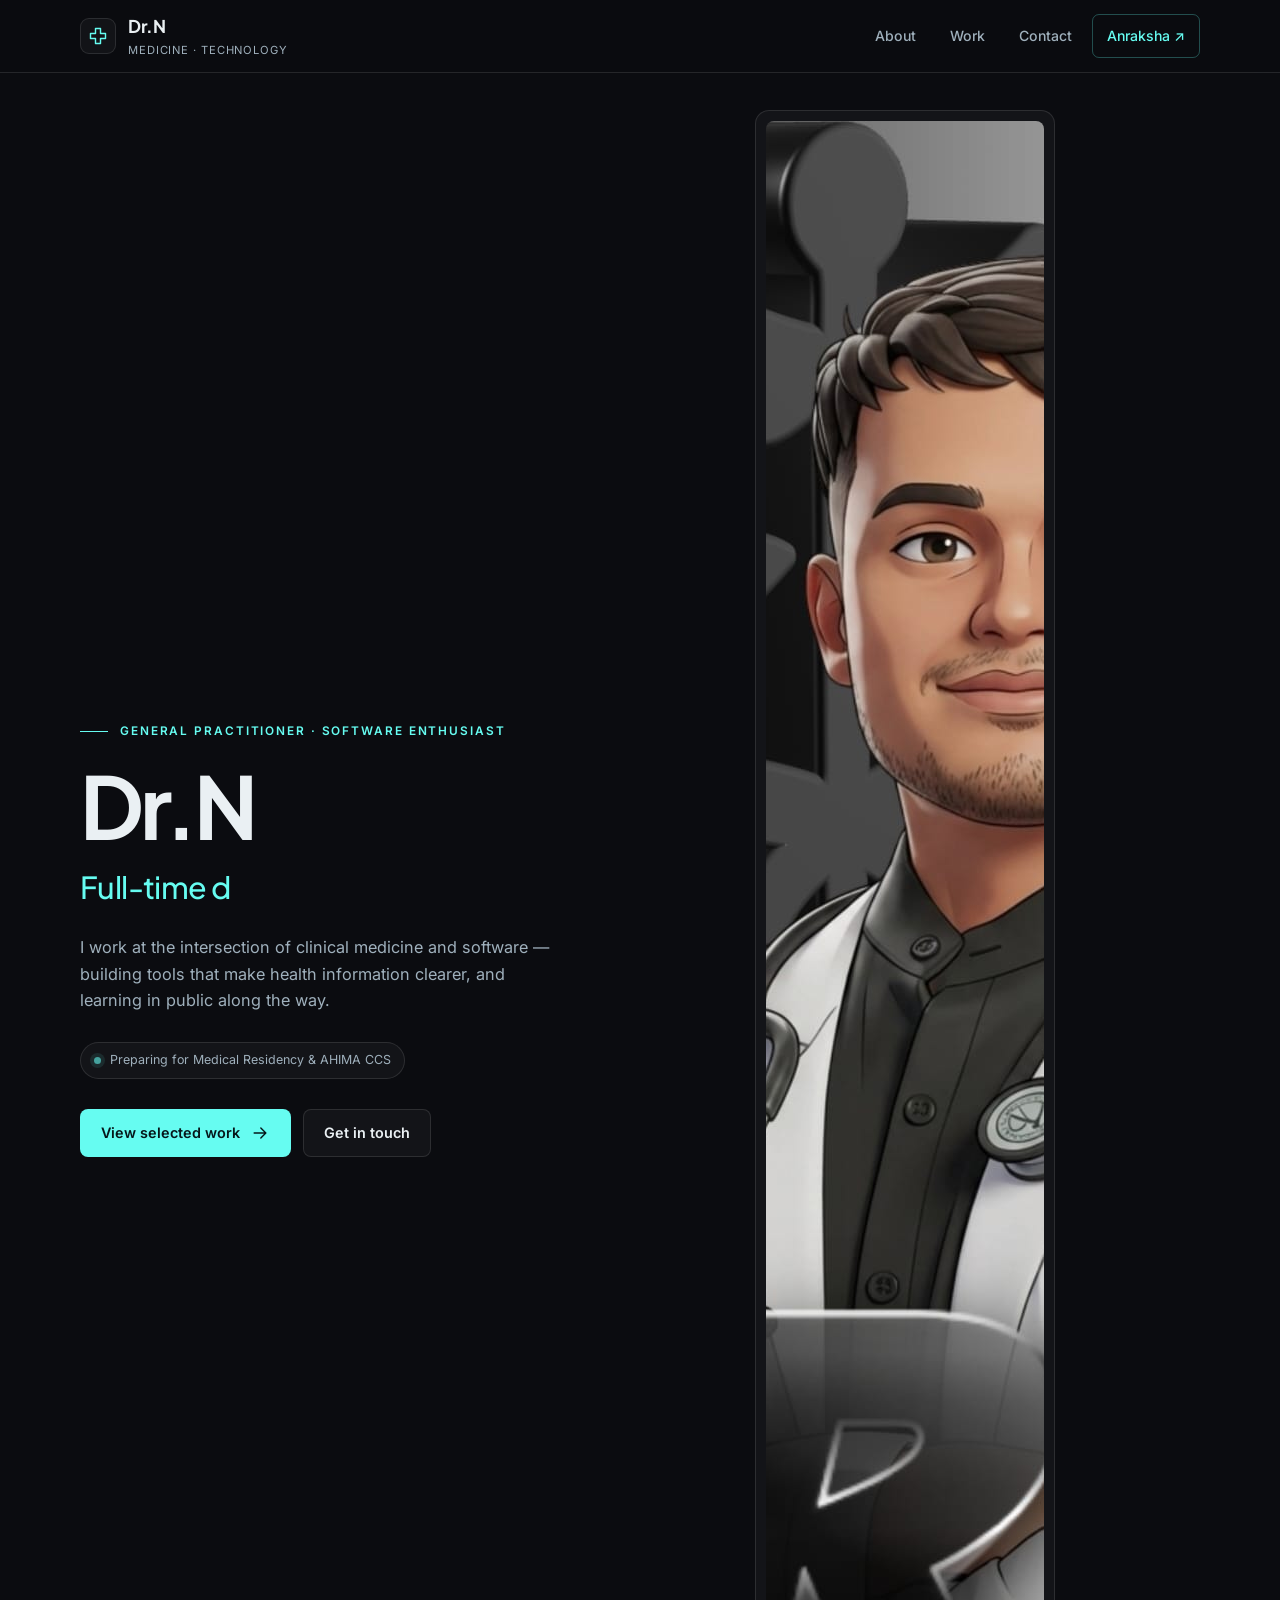
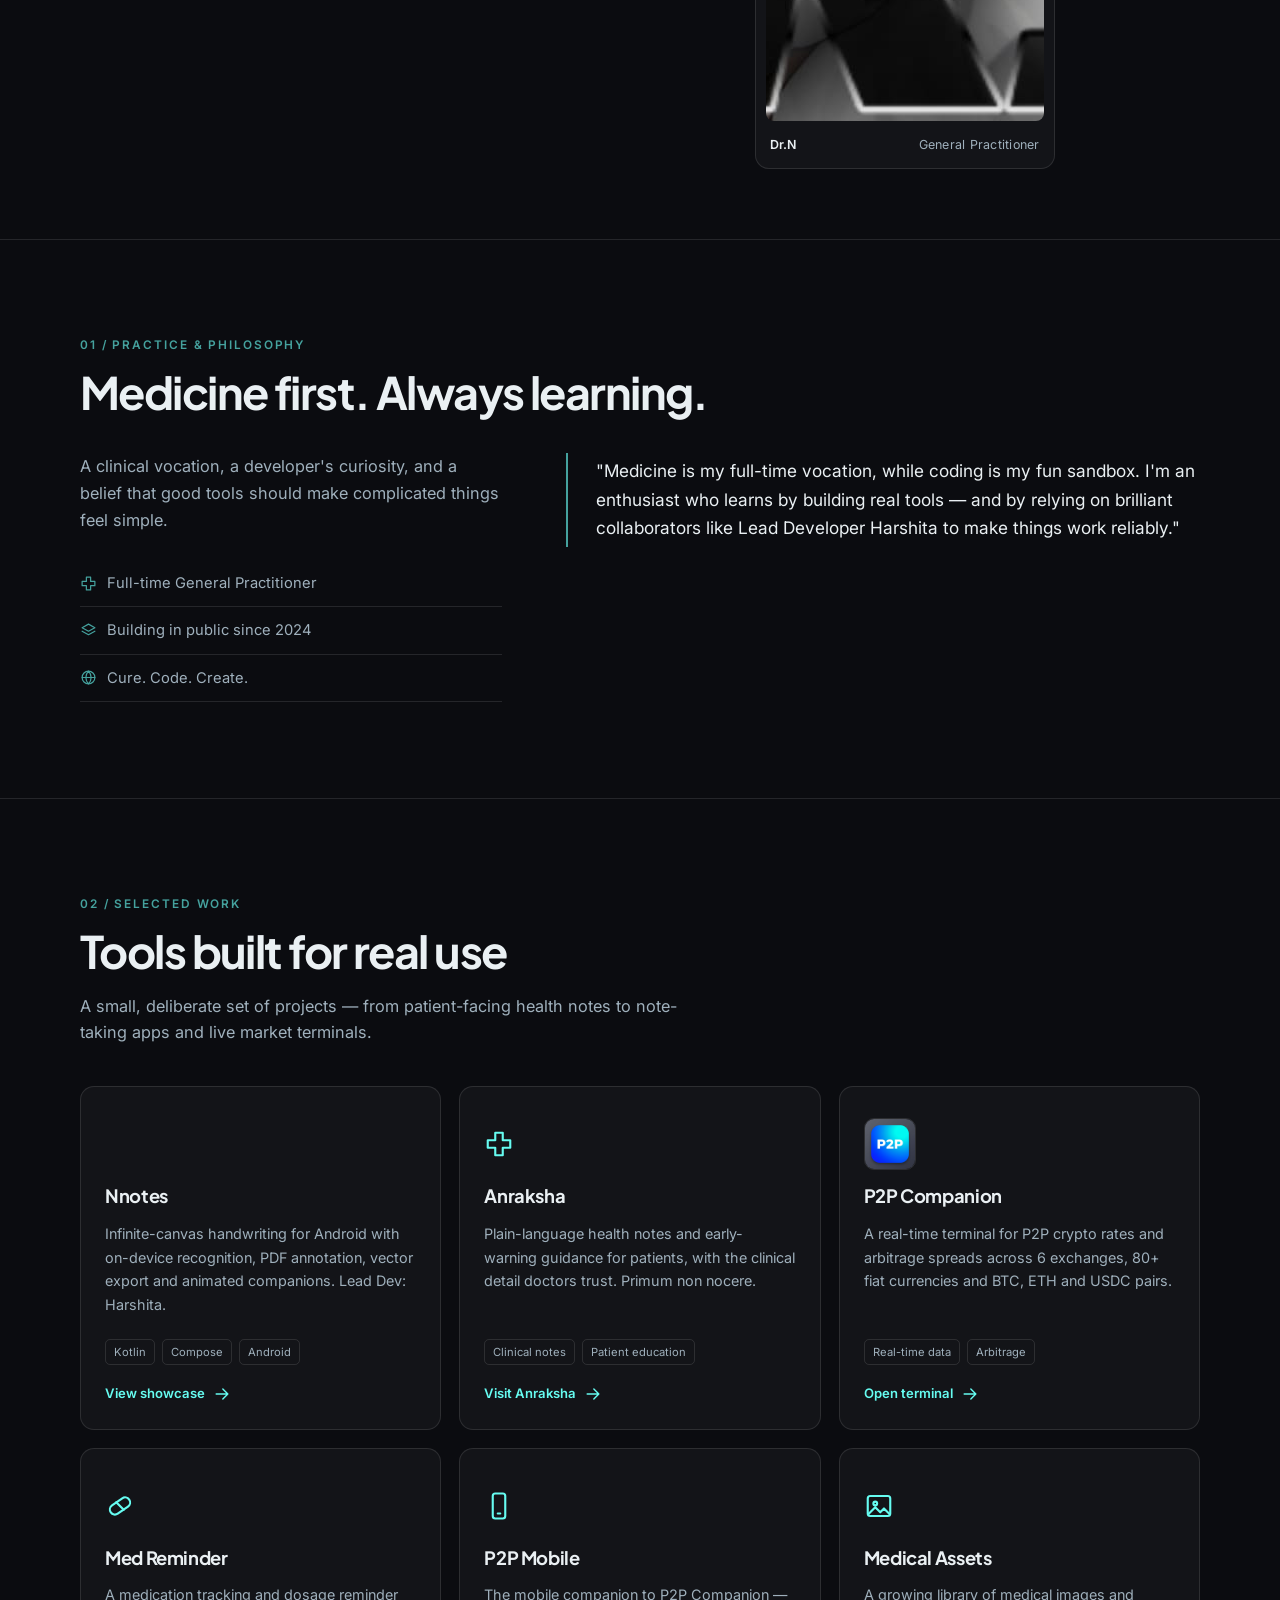
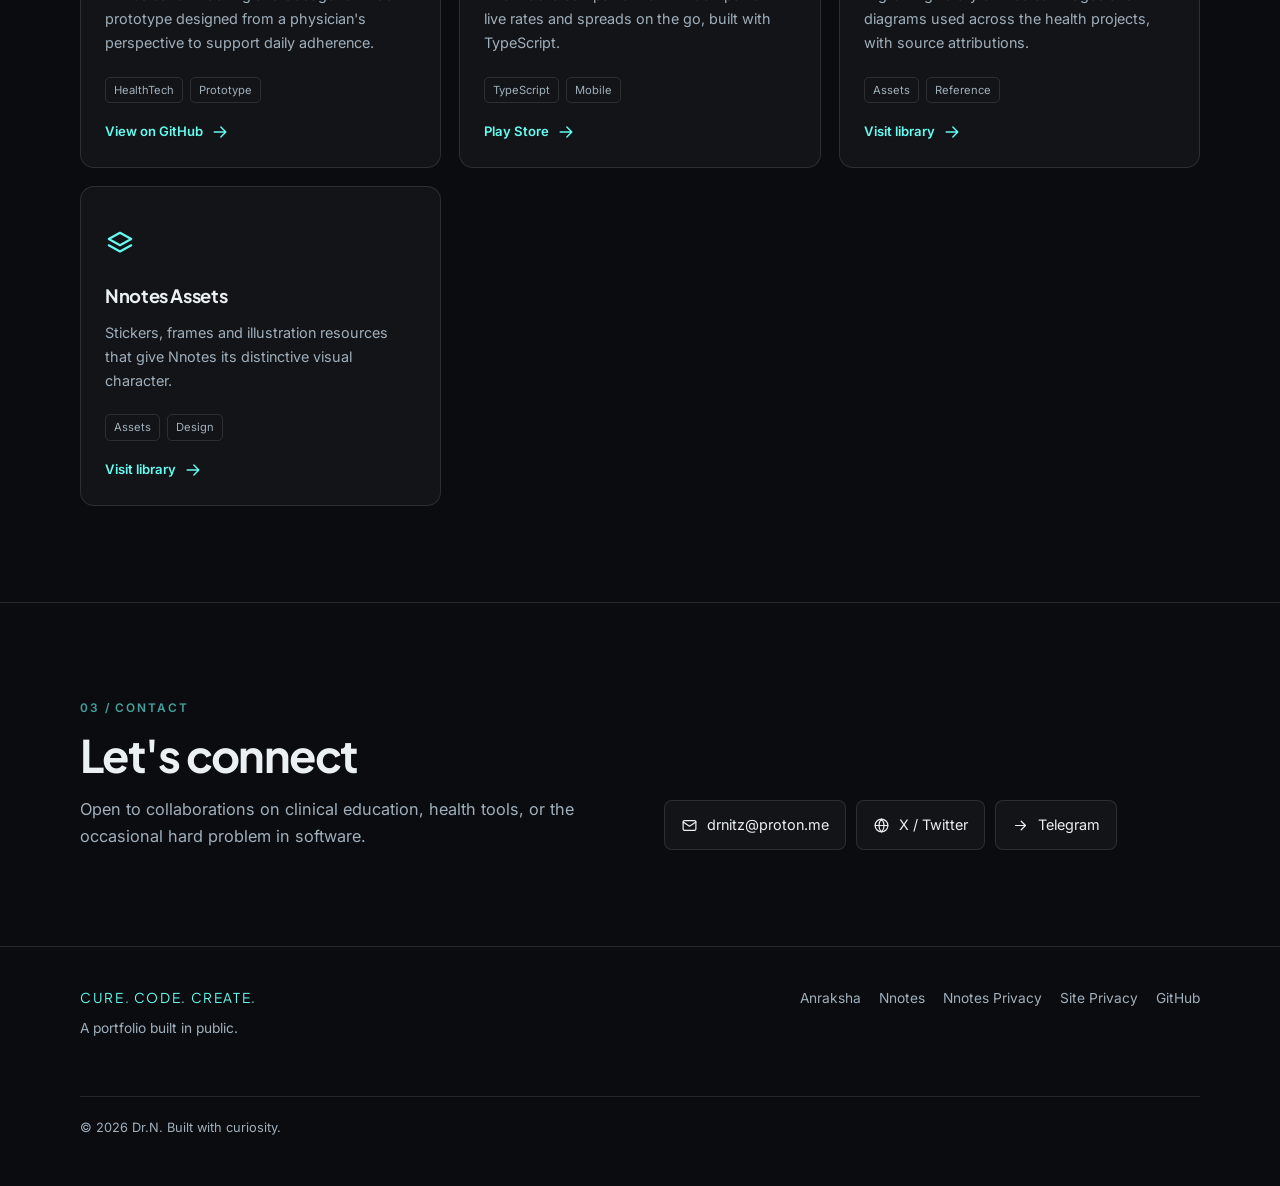
==== commit 57fb5905: "tune: restore visible anatomy background and soften card hover Raise the skeleton watermark to a vis" ====
--- a/index.html
+++ b/index.html
@@ -43,7 +43,7 @@
         #vanta-bg { position: fixed; inset: 0; z-index: -2; }
         #anatomy-figure {
             position: fixed; top: 50%; left: 50%; transform: translate(-50%, -50%);
-            height: 100vh; z-index: -1; opacity: 0.07; pointer-events: none;
+            height: 110vh; z-index: -1; opacity: 0.2; pointer-events: none;
         }
 
         .wrap { width: min(var(--content), 100% - 48px); margin-inline: auto; }
@@ -91,8 +91,8 @@
         .btn-outline { border-color: var(--border); color: var(--text); background: var(--surface); }
         .btn-outline:hover { border-color: var(--accent-deep); }
 
-        .portrait { position: relative; border: 1px solid var(--border); border-radius: 16px; padding: 14px; background: var(--surface); }
-        .portrait img { display: block; width: 100%; aspect-ratio: 1; object-fit: cover; border-radius: 10px; filter: saturate(0.85); }
+        .portrait { position: relative; max-width: 300px; border: 1px solid var(--border); border-radius: 14px; padding: 10px; background: var(--surface); }
+        .portrait img { display: block; width: 100%; aspect-ratio: 1 / 1; object-fit: cover; border-radius: 8px; }
         .portrait figcaption { display: flex; justify-content: space-between; gap: 12px; padding: 14px 4px 2px; font-size: 0.78rem; color: var(--muted); letter-spacing: 0.02em; }
         .portrait figcaption strong { color: var(--text); font-weight: 600; }
 
@@ -111,10 +111,10 @@
         .card {
             position: relative; display: flex; flex-direction: column; min-height: 290px;
             background: var(--surface); border: 1px solid var(--border); border-radius: 14px; padding: 24px;
-            transform-style: preserve-3d; transition: border-color 0.25s ease, background 0.25s ease, box-shadow 0.25s ease;
+            transition: transform 0.25s ease, border-color 0.25s ease, background 0.25s ease, box-shadow 0.25s ease;
             text-align: left; color: inherit;
         }
-        .card:hover { border-color: rgba(102, 252, 241, 0.36); background: var(--surface-strong); box-shadow: 0 18px 40px rgba(0, 0, 0, 0.28); }
+        .card:hover { transform: translateY(-3px); border-color: rgba(102, 252, 241, 0.26); background: var(--surface-strong); box-shadow: 0 12px 26px rgba(0, 0, 0, 0.22); }
         .card-media { height: 66px; display: flex; align-items: center; color: var(--accent); }
         .card-media img { width: 52px; height: 52px; border-radius: 10px; object-fit: cover; border: 1px solid var(--border); }
         .card-media .icon { width: 30px; height: 30px; }
@@ -391,21 +391,6 @@
                 setTimeout(type, speed);
             }
             setTimeout(type, 700);
-
-            document.querySelectorAll('.card').forEach(card => {
-                card.addEventListener('mousemove', e => {
-                    const r = card.getBoundingClientRect();
-                    const x = e.clientX - r.left, y = e.clientY - r.top;
-                    const rx = ((y - r.height / 2) / (r.height / 2)) * -5;
-                    const ry = ((x - r.width / 2) / (r.width / 2)) * 5;
-                    card.style.transform = `perspective(1000px) rotateX(${rx}deg) rotateY(${ry}deg) scale3d(1.02,1.02,1.02)`;
-                });
-                card.addEventListener('mouseleave', () => {
-                    card.style.transform = 'perspective(1000px) rotateX(0deg) rotateY(0deg) scale3d(1,1,1)';
-                    card.style.transition = 'transform 0.5s ease';
-                });
-                card.addEventListener('mouseenter', () => { card.style.transition = 'none'; });
-            });
         }
 
         if (window.gsap && window.ScrollTrigger && !reduceMotion) {
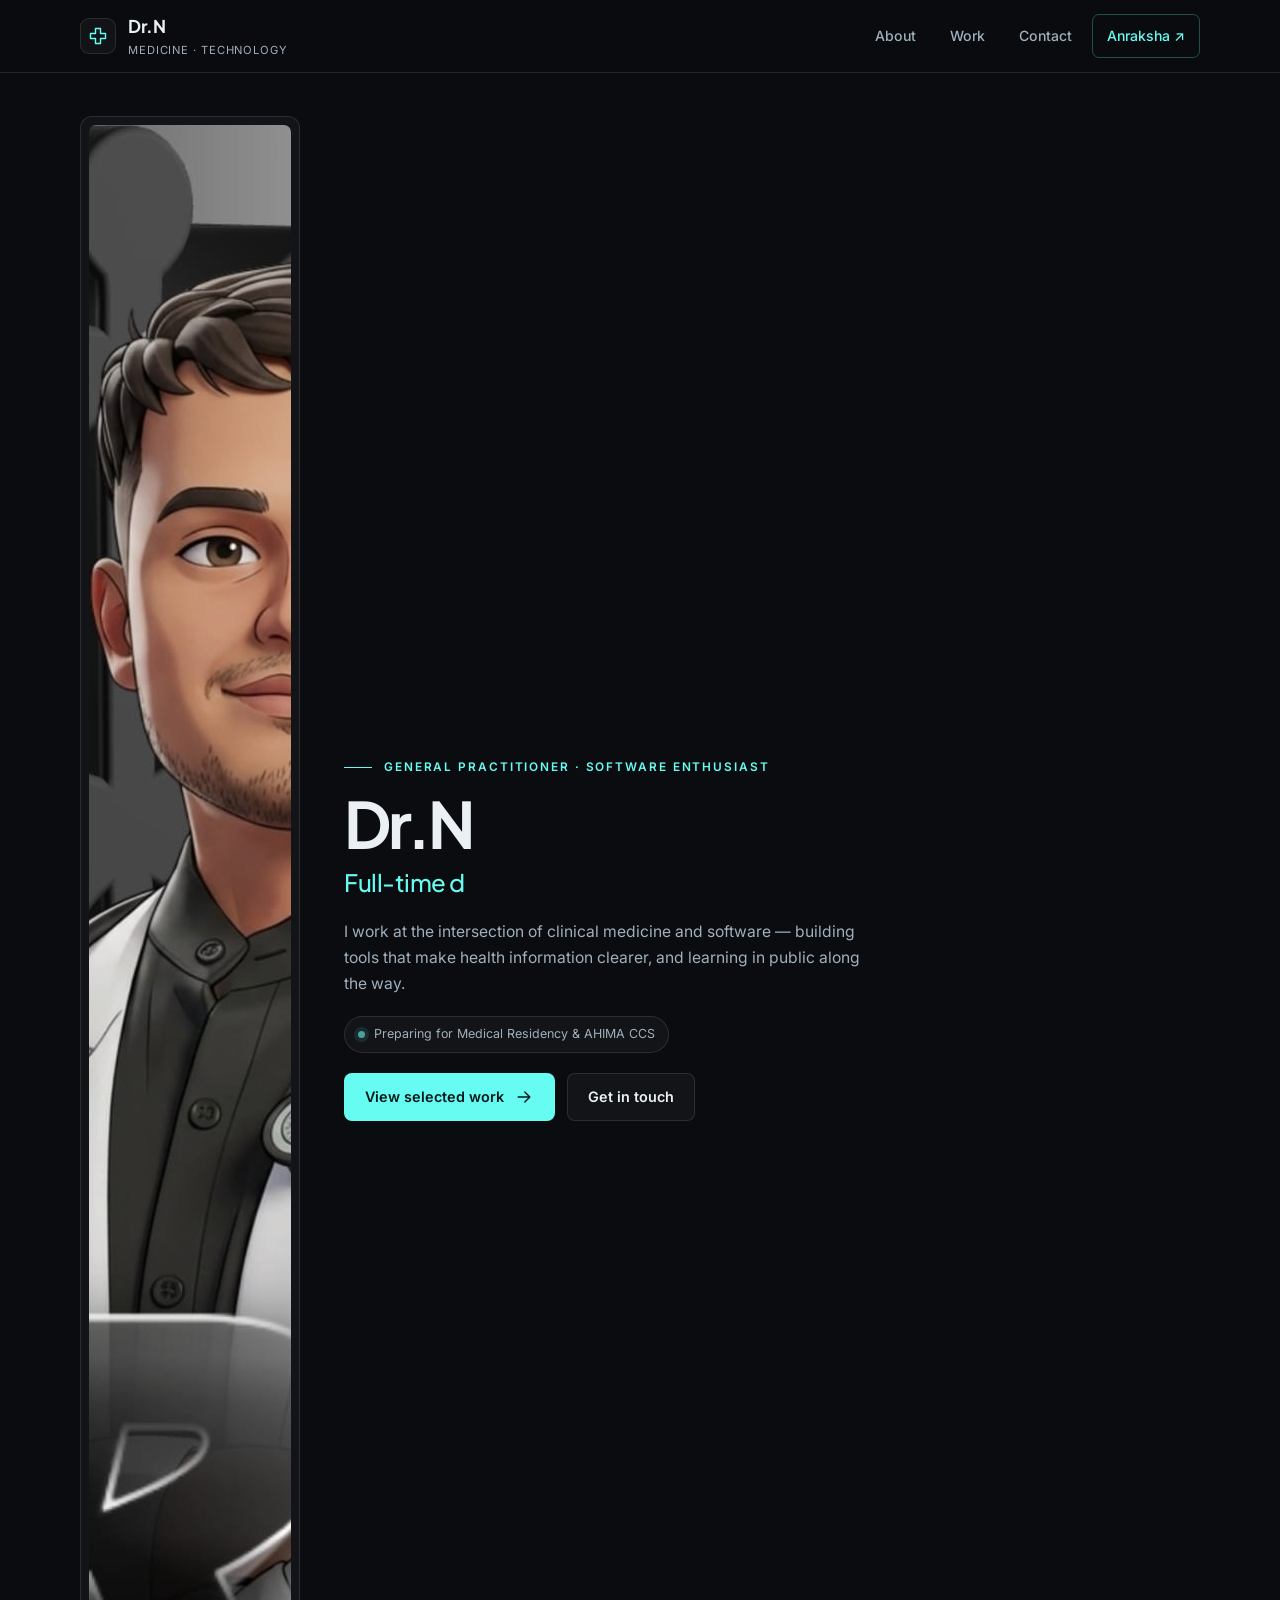
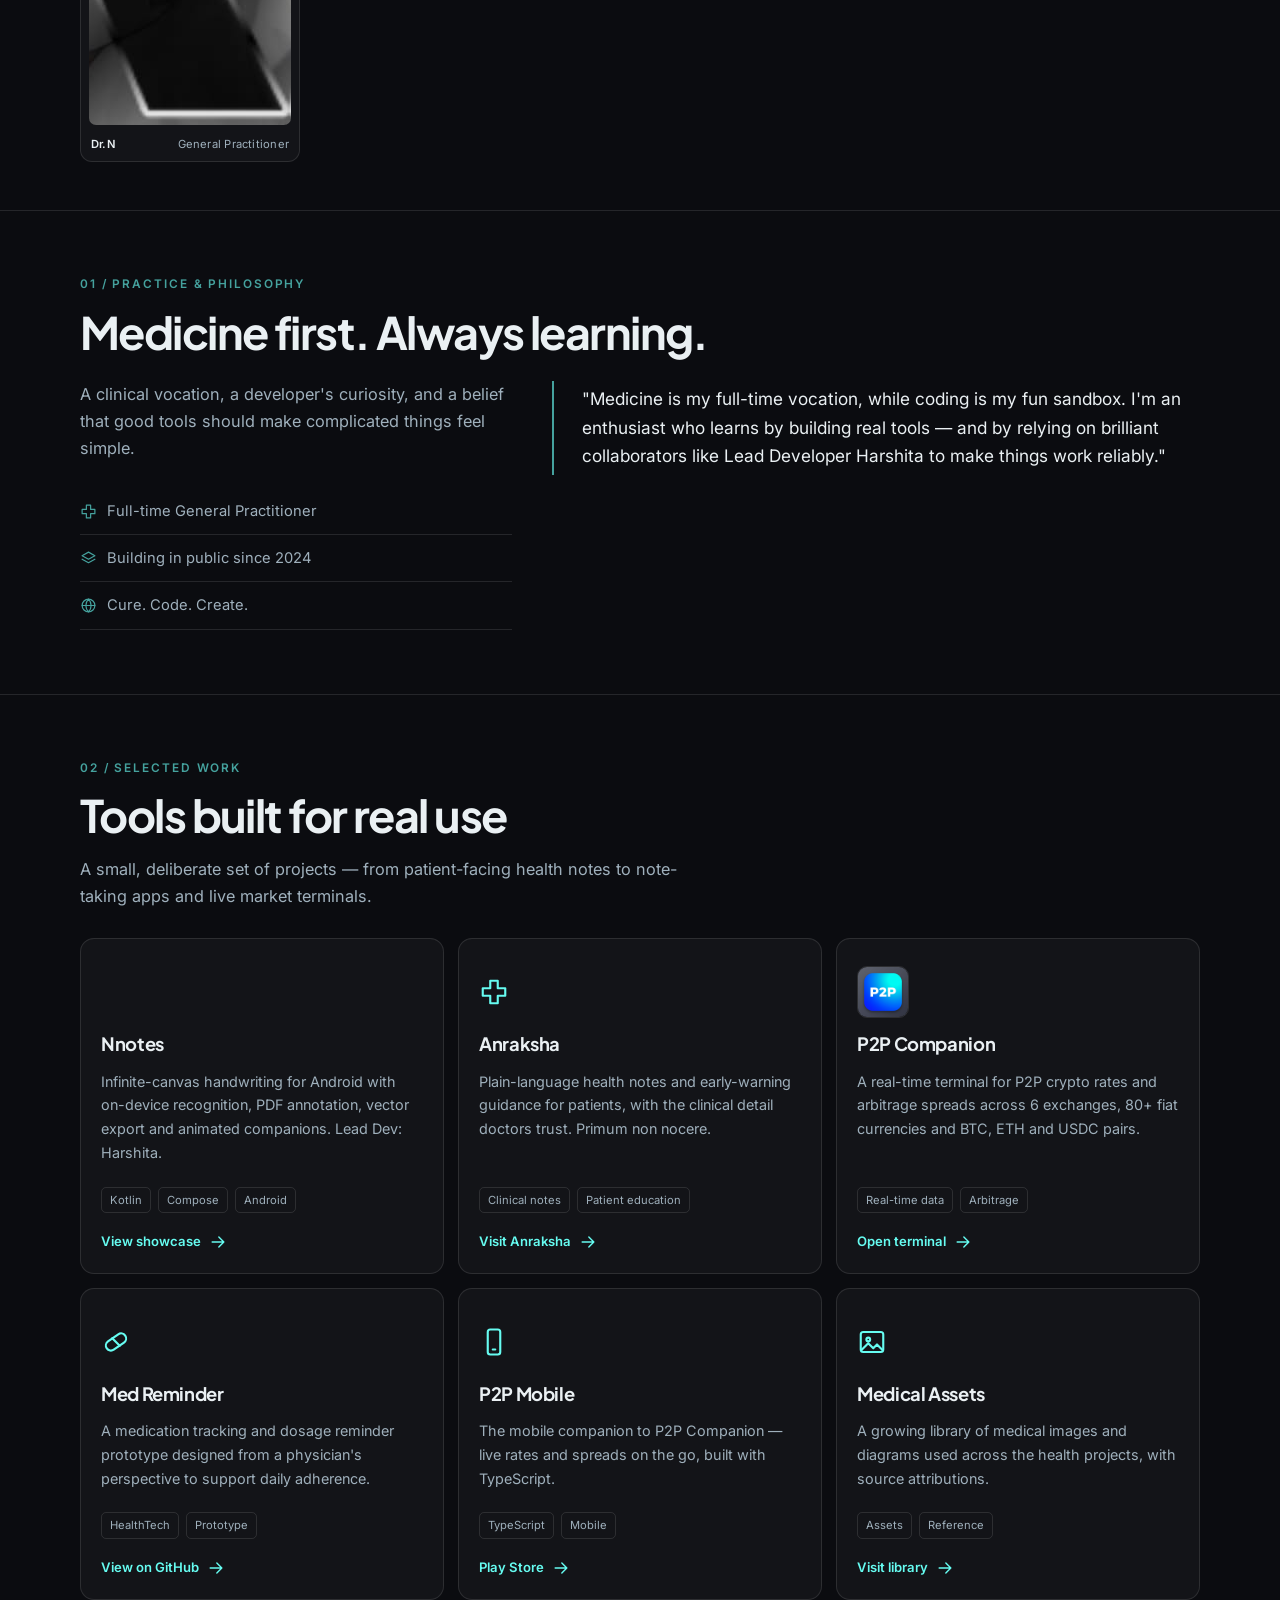
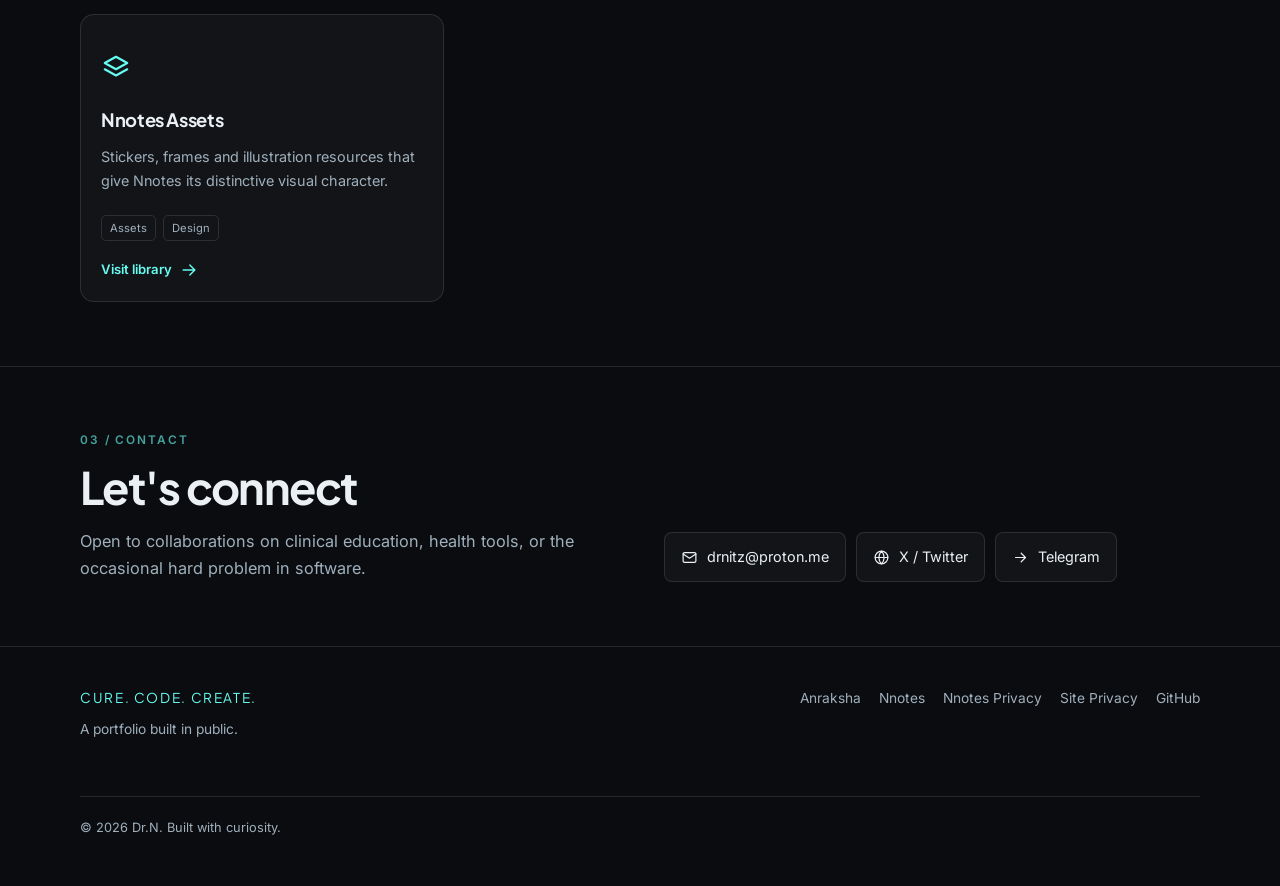
==== commit 640aebeb: "tune: compact the hero and reduce page scrolling Move the portrait to the left of the hero copy via " ====
--- a/index.html
+++ b/index.html
@@ -76,41 +76,41 @@
         .site-nav a.primary { color: var(--accent); border: 1px solid rgba(102, 252, 241, 0.28); }
 
         /* Hero */
-        .hero { min-height: 100vh; display: grid; grid-template-columns: 1.15fr 0.85fr; gap: 72px; align-items: center; padding-top: 110px; padding-bottom: 70px; }
+        .hero { min-height: auto; display: grid; grid-template-columns: 220px 1fr; gap: 44px; align-items: center; padding-top: 116px; padding-bottom: 48px; }
         .eyebrow { display: flex; align-items: center; gap: 12px; color: var(--accent); font-size: 0.74rem; font-weight: 600; letter-spacing: 0.16em; text-transform: uppercase; }
         .eyebrow::before { content: ''; width: 28px; height: 1px; background: var(--accent); }
-        h1 { font-family: var(--font-display); font-size: clamp(3.2rem, 7vw, 5.4rem); line-height: 1.02; letter-spacing: -0.045em; margin: 20px 0 12px; font-weight: 700; }
-        .hero-sub { font-family: var(--font-display); font-size: clamp(1.3rem, 2.6vw, 1.9rem); font-weight: 500; color: var(--accent); min-height: 1.5em; letter-spacing: -0.02em; }
-        .hero-text { color: var(--muted); max-width: 48ch; font-size: 1.02rem; margin: 22px 0 28px; }
+        h1 { font-family: var(--font-display); font-size: clamp(2.7rem, 5vw, 4.2rem); line-height: 1.03; letter-spacing: -0.04em; margin: 14px 0 6px; font-weight: 700; }
+        .hero-sub { font-family: var(--font-display); font-size: clamp(1.1rem, 2.2vw, 1.5rem); font-weight: 500; color: var(--accent); min-height: 1.5em; letter-spacing: -0.02em; }
+        .hero-text { color: var(--muted); max-width: 52ch; font-size: 0.98rem; margin: 16px 0 20px; }
         .status { display: inline-flex; align-items: center; gap: 9px; font-size: 0.78rem; color: var(--muted); border: 1px solid var(--border); background: var(--surface); padding: 7px 13px; border-radius: 100px; }
         .status-dot { width: 7px; height: 7px; border-radius: 50%; background: var(--accent-deep); box-shadow: 0 0 0 4px rgba(69, 162, 158, 0.16); }
-        .actions { display: flex; gap: 12px; flex-wrap: wrap; margin-top: 30px; }
+        .actions { display: flex; gap: 12px; flex-wrap: wrap; margin-top: 20px; }
         .btn { display: inline-flex; align-items: center; gap: 10px; min-height: 46px; padding: 11px 20px; border-radius: 8px; font: inherit; font-size: 0.9rem; font-weight: 600; border: 1px solid transparent; transition: transform 0.2s ease, background 0.2s ease, border-color 0.2s ease; cursor: pointer; }
         .btn:hover { transform: translateY(-2px); }
         .btn-solid { background: var(--accent); color: #06171a; }
         .btn-outline { border-color: var(--border); color: var(--text); background: var(--surface); }
         .btn-outline:hover { border-color: var(--accent-deep); }
 
-        .portrait { position: relative; max-width: 300px; border: 1px solid var(--border); border-radius: 14px; padding: 10px; background: var(--surface); }
-        .portrait img { display: block; width: 100%; aspect-ratio: 1 / 1; object-fit: cover; border-radius: 8px; }
-        .portrait figcaption { display: flex; justify-content: space-between; gap: 12px; padding: 14px 4px 2px; font-size: 0.78rem; color: var(--muted); letter-spacing: 0.02em; }
+        .portrait { position: relative; order: -1; max-width: 220px; border: 1px solid var(--border); border-radius: 12px; padding: 8px; background: var(--surface); }
+        .portrait img { display: block; width: 100%; aspect-ratio: 1 / 1; object-fit: cover; border-radius: 7px; }
+        .portrait figcaption { display: flex; justify-content: space-between; gap: 8px; padding: 10px 2px 0; font-size: 0.7rem; color: var(--muted); letter-spacing: 0.02em; }
         .portrait figcaption strong { color: var(--text); font-weight: 600; }
 
         /* Sections */
-        .section { padding: 96px 0; border-top: 1px solid var(--border); }
+        .section { padding: 64px 0; border-top: 1px solid var(--border); }
         .section-label { color: var(--accent-deep); font-size: 0.74rem; font-weight: 600; letter-spacing: 0.16em; text-transform: uppercase; }
         h2 { font-family: var(--font-display); font-size: clamp(2rem, 4vw, 2.8rem); line-height: 1.12; letter-spacing: -0.035em; margin: 12px 0 16px; }
         .lead { color: var(--muted); max-width: 62ch; font-size: 1.02rem; }
-        .quote-grid { display: grid; grid-template-columns: 0.8fr 1.2fr; gap: 64px; align-items: start; margin-top: 36px; }
+        .quote-grid { display: grid; grid-template-columns: 0.8fr 1.2fr; gap: 40px; align-items: start; margin-top: 24px; }
         blockquote { margin: 0; padding: 4px 0 4px 28px; border-left: 2px solid var(--accent-deep); font-size: 1.08rem; color: var(--text); }
         .quote-grid ul { list-style: none; padding: 0; margin: 26px 0 0; }
         .quote-grid li { display: flex; align-items: center; gap: 10px; padding: 11px 0; border-bottom: 1px solid var(--border); color: var(--muted); font-size: 0.92rem; }
         .quote-grid li .icon { color: var(--accent-deep); width: 17px; height: 17px; }
 
-        .grid { display: grid; grid-template-columns: repeat(3, 1fr); gap: 18px; margin-top: 40px; }
+        .grid { display: grid; grid-template-columns: repeat(3, 1fr); gap: 14px; margin-top: 28px; }
         .card {
-            position: relative; display: flex; flex-direction: column; min-height: 290px;
-            background: var(--surface); border: 1px solid var(--border); border-radius: 14px; padding: 24px;
+            position: relative; display: flex; flex-direction: column; min-height: 250px;
+            background: var(--surface); border: 1px solid var(--border); border-radius: 14px; padding: 20px;
             transition: transform 0.25s ease, border-color 0.25s ease, background 0.25s ease, box-shadow 0.25s ease;
             text-align: left; color: inherit;
         }
@@ -139,8 +139,8 @@
         .copyright { width: 100%; margin-top: 28px; padding-top: 20px; border-top: 1px solid var(--border); font-size: 0.8rem; color: var(--muted); }
 
         @media (max-width: 960px) {
-            .hero { grid-template-columns: 1fr; gap: 44px; padding-top: 120px; }
-            .portrait { max-width: 360px; }
+            .hero { grid-template-columns: 1fr; gap: 24px; padding-top: 108px; }
+            .portrait { max-width: 180px; }
             .grid { grid-template-columns: repeat(2, 1fr); }
             .quote-grid { grid-template-columns: 1fr; gap: 24px; }
             .contact { grid-template-columns: 1fr; gap: 24px; }
@@ -150,7 +150,7 @@
             .site-nav a { padding: 8px 10px; font-size: 0.82rem; }
             .site-nav a.primary { display: none; }
             .grid { grid-template-columns: 1fr; }
-            .section { padding: 68px 0; }
+            .section { padding: 52px 0; }
         }
     </style>
 
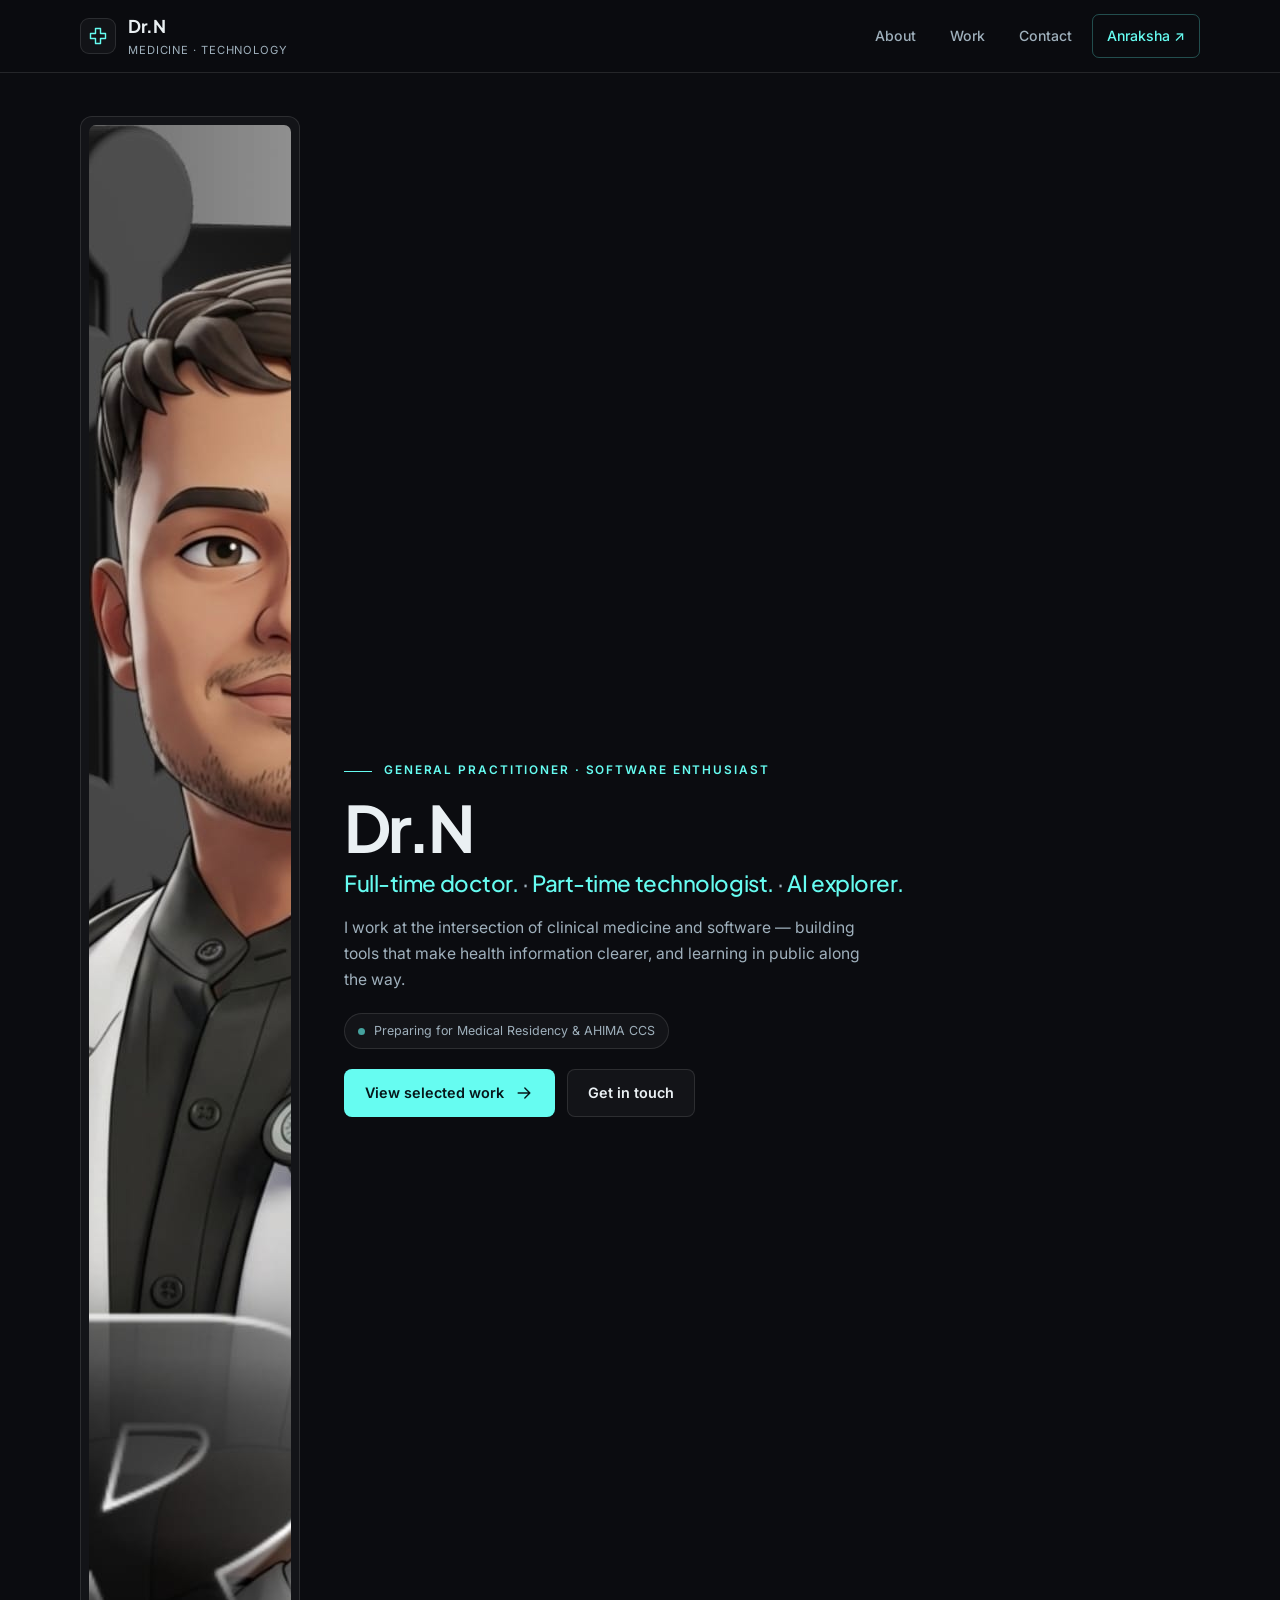
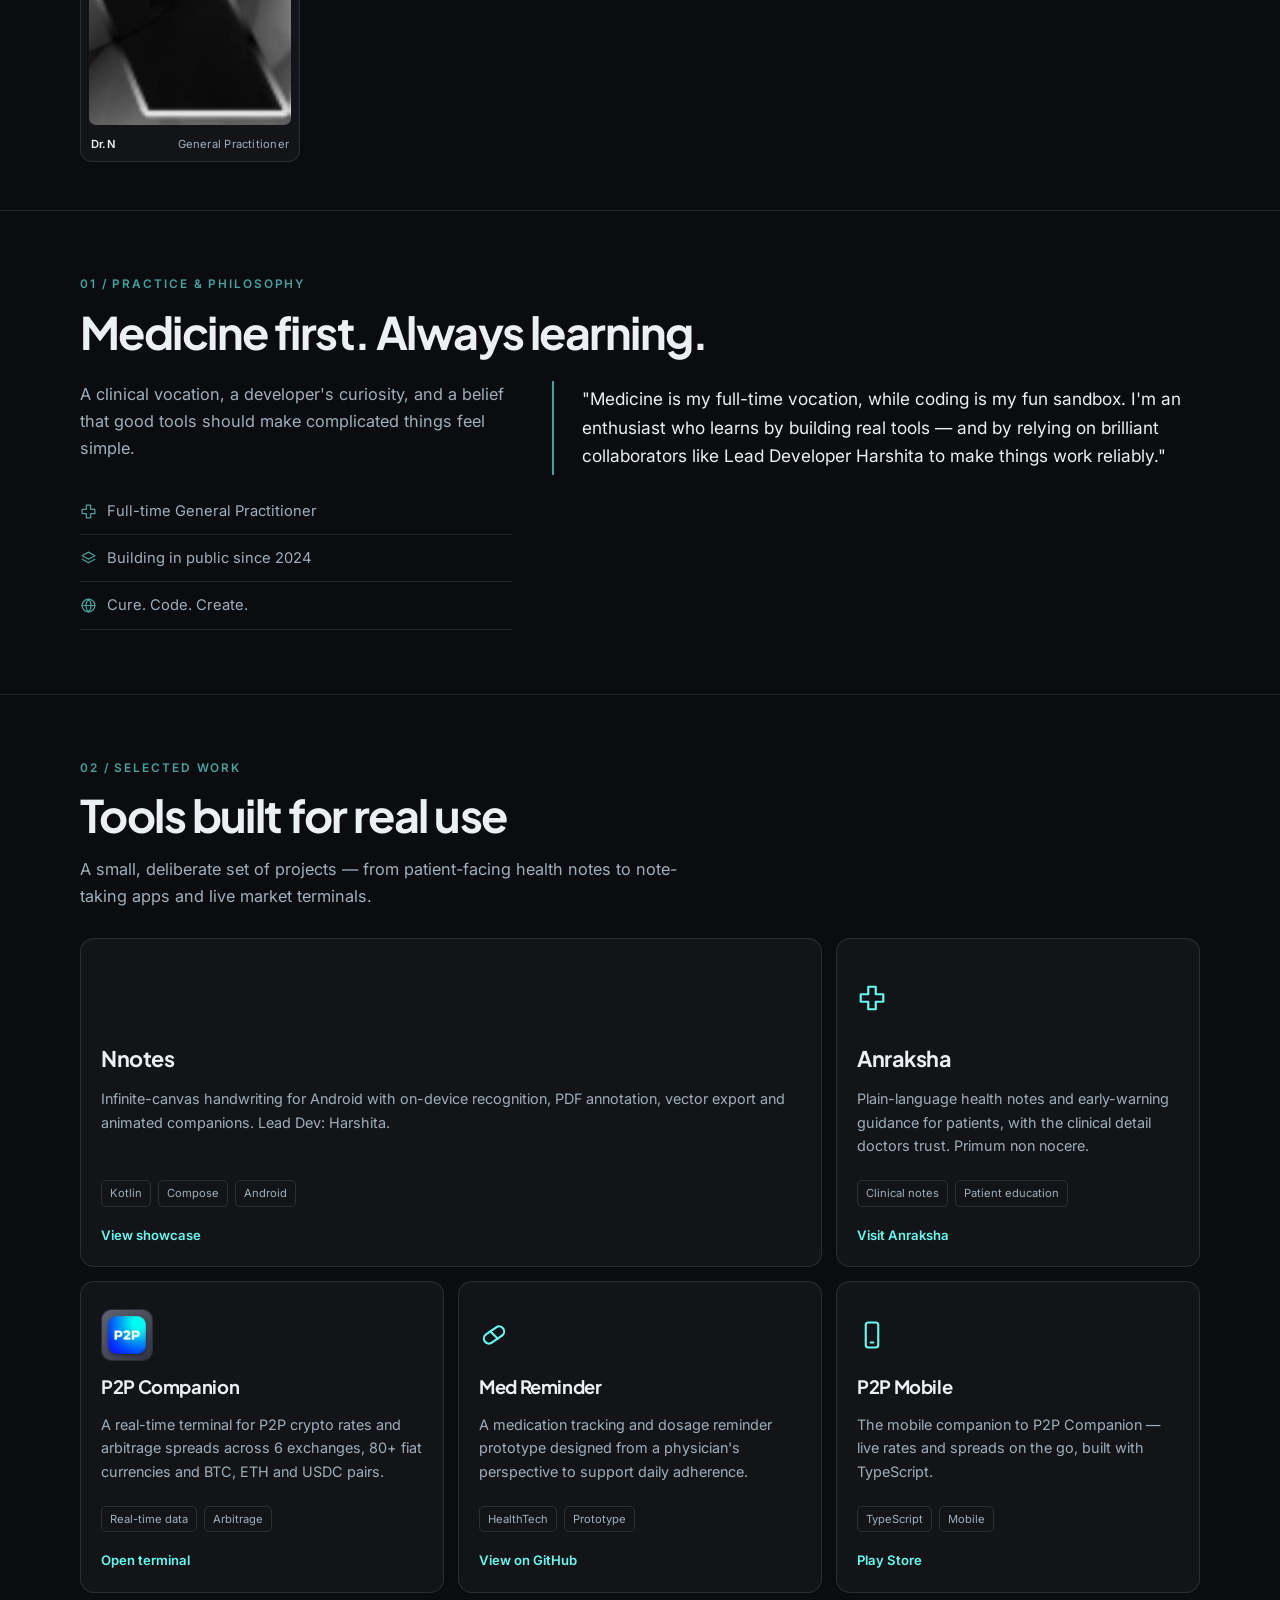
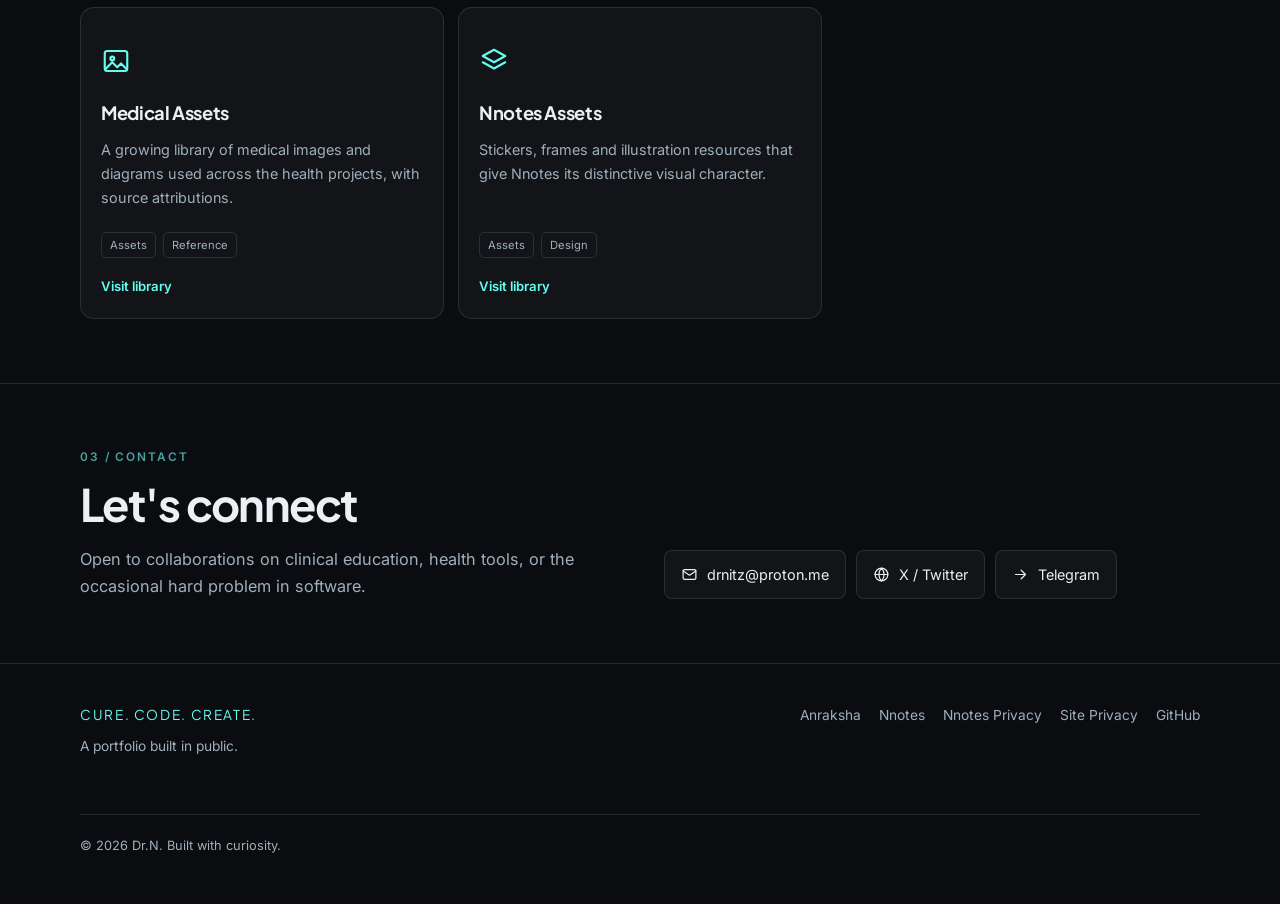
==== commit a4012944: "design: refine all pages with anti-slop visual pass Visual-only changes across five pages. Preserve " ====
--- a/index.html
+++ b/index.html
@@ -5,15 +5,10 @@
     <meta name="viewport" content="width=device-width, initial-scale=1.0">
     <title>Dr.N | Medicine &amp; Technology</title>
 
+    <link rel="icon" href="image/icon.jpg">
     <link rel="preconnect" href="https://fonts.googleapis.com">
     <link rel="preconnect" href="https://fonts.gstatic.com" crossorigin>
     <link href="https://fonts.googleapis.com/css2?family=Inter:wght@300;400;500;600;700&family=Plus+Jakarta+Sans:wght@400;500;600;700;800&display=swap" rel="stylesheet">
-
-    <script src="https://cdnjs.cloudflare.com/ajax/libs/three.js/r134/three.min.js" integrity="sha384-9EQoUIJYrv09/oYhSxnw1VpLcfPw3BM9dE7+D/3wGUPeLLa7F9Z6OAoD+i/M6FK9" crossorigin="anonymous"></script>
-    <script src="https://cdn.jsdelivr.net/npm/vanta@0.5.24/dist/vanta.net.min.js" integrity="sha384-L0sjdcIWJ156WmvbxIBHx79j1WrCqANCyw456nl/aPWSYiHNywEU2VIAcbSJeIiX" crossorigin="anonymous"></script>
-    <script src="https://cdnjs.cloudflare.com/ajax/libs/gsap/3.12.2/gsap.min.js" integrity="sha384-d+vyQ0dYcymoP8ndq2hW7FGC50nqGdXUEgoOUGxbbkAJwZqL7h+jKN0GGgn9hFDS" crossorigin="anonymous"></script>
-    <script src="https://cdnjs.cloudflare.com/ajax/libs/gsap/3.12.2/ScrollTrigger.min.js" integrity="sha384-poC0r6usQOX2Ayt/VGA+t81H6V3iN9L+Irz9iO8o+s0X20tLpzc9DOOtnKxhaQSE" crossorigin="anonymous"></script>
-
     <link rel="stylesheet" href="assets/base.css">
 
     <style>
@@ -80,10 +75,12 @@
         .eyebrow { display: flex; align-items: center; gap: 12px; color: var(--accent); font-size: 0.74rem; font-weight: 600; letter-spacing: 0.16em; text-transform: uppercase; }
         .eyebrow::before { content: ''; width: 28px; height: 1px; background: var(--accent); }
         h1 { font-family: var(--font-display); font-size: clamp(2.7rem, 5vw, 4.2rem); line-height: 1.03; letter-spacing: -0.04em; margin: 14px 0 6px; font-weight: 700; }
-        .hero-sub { font-family: var(--font-display); font-size: clamp(1.1rem, 2.2vw, 1.5rem); font-weight: 500; color: var(--accent); min-height: 1.5em; letter-spacing: -0.02em; }
+        .hero-sub { font-family: var(--font-display); font-size: clamp(1.05rem, 2.1vw, 1.4rem); font-weight: 500; color: var(--accent); line-height: 1.45; letter-spacing: -0.02em; }
+        .hero-sub-item::before { content: ' · '; color: var(--muted); }
+        @media (max-width: 640px) { .hero-sub-item { display: block; } .hero-sub-item::before { content: none; } }
         .hero-text { color: var(--muted); max-width: 52ch; font-size: 0.98rem; margin: 16px 0 20px; }
         .status { display: inline-flex; align-items: center; gap: 9px; font-size: 0.78rem; color: var(--muted); border: 1px solid var(--border); background: var(--surface); padding: 7px 13px; border-radius: 100px; }
-        .status-dot { width: 7px; height: 7px; border-radius: 50%; background: var(--accent-deep); box-shadow: 0 0 0 4px rgba(69, 162, 158, 0.16); }
+        .status-dot { width: 7px; height: 7px; border-radius: 50%; background: var(--accent-deep); }
         .actions { display: flex; gap: 12px; flex-wrap: wrap; margin-top: 20px; }
         .btn { display: inline-flex; align-items: center; gap: 10px; min-height: 46px; padding: 11px 20px; border-radius: 8px; font: inherit; font-size: 0.9rem; font-weight: 600; border: 1px solid transparent; transition: transform 0.2s ease, background 0.2s ease, border-color 0.2s ease; cursor: pointer; }
         .btn:hover { transform: translateY(-2px); }
@@ -115,6 +112,11 @@
             text-align: left; color: inherit;
         }
         .card:hover { transform: translateY(-3px); border-color: rgba(102, 252, 241, 0.26); background: var(--surface-strong); box-shadow: 0 12px 26px rgba(0, 0, 0, 0.22); }
+        .card.featured:first-child { grid-column: span 2; }
+        .card.featured { min-height: 260px; }
+        .card.featured h3 { font-size: 1.35rem; }
+        .card.featured .card-media { height: 78px; }
+        .card.featured .card-media img { width: 60px; height: 60px; }
         .card-media { height: 66px; display: flex; align-items: center; color: var(--accent); }
         .card-media img { width: 52px; height: 52px; border-radius: 10px; object-fit: cover; border: 1px solid var(--border); }
         .card-media .icon { width: 30px; height: 30px; }
@@ -150,6 +152,7 @@
             .site-nav a { padding: 8px 10px; font-size: 0.82rem; }
             .site-nav a.primary { display: none; }
             .grid { grid-template-columns: 1fr; }
+            .card.featured:first-child { grid-column: auto; }
             .section { padding: 52px 0; }
         }
     </style>
@@ -218,7 +221,11 @@
             <div>
                 <div class="eyebrow">General practitioner · Software enthusiast</div>
                 <h1>Dr.N</h1>
-                <div class="hero-sub" id="typewriter">Full-time doctor.</div>
+                <div class="hero-sub">
+                    <span>Full-time doctor.</span>
+                    <span class="hero-sub-item">Part-time technologist.</span>
+                    <span class="hero-sub-item">AI explorer.</span>
+                </div>
                 <p class="hero-text">I work at the intersection of clinical medicine and software — building tools that make health information clearer, and learning in public along the way.</p>
                 <div class="status"><span class="status-dot"></span> Preparing for Medical Residency &amp; AHIMA CCS</div>
                 <div class="actions">
@@ -227,7 +234,7 @@
                 </div>
             </div>
             <figure class="portrait reveal">
-                <img src="drn_avatar.jpg" alt="Portrait of Dr.N" width="1600" height="1600" data-fallback="data:image/svg+xml,%3Csvg xmlns='http://www.w3.org/2000/svg' viewBox='0 0 100 100'%3E%3Crect width='100' height='100' fill='%23111820'/%3E%3Ctext x='50' y='56' font-family='sans-serif' font-size='30' fill='%2366FCF1' text-anchor='middle'%3EDr.N%3C/text%3E%3C/svg%3E">
+                <img src="drn_avatar.jpg" alt="Portrait of Dr.N" width="1600" height="1600" fetchpriority="high" data-fallback="data:image/svg+xml,%3Csvg xmlns='http://www.w3.org/2000/svg' viewBox='0 0 100 100'%3E%3Crect width='100' height='100' fill='%23111820'/%3E%3Ctext x='50' y='56' font-family='sans-serif' font-size='30' fill='%2366FCF1' text-anchor='middle'%3EDr.N%3C/text%3E%3C/svg%3E">
                 <figcaption><strong>Dr.N</strong><span>General Practitioner</span></figcaption>
             </figure>
         </section>
@@ -257,20 +264,20 @@
                 <p class="lead">A small, deliberate set of projects — from patient-facing health notes to note-taking apps and live market terminals.</p>
 
                 <div class="grid">
-                    <a href="nnotes/" class="card">
+                    <a href="nnotes/" class="card featured">
                         <div class="card-media"><img src="image/nnotes_logo.png" alt="" width="512" height="512" data-fallback></div>
                         <h3>Nnotes</h3>
                         <p>Infinite-canvas handwriting for Android with on-device recognition, PDF annotation, vector export and animated companions. Lead Dev: Harshita.</p>
                         <div class="tags"><span>Kotlin</span><span>Compose</span><span>Android</span></div>
-                        <span class="card-link">View showcase <svg class="icon" aria-hidden="true"><use href="#i-arrow"/></svg></span>
-                    </a>
-
-                    <a href="anraksha/" class="card">
+                        <span class="card-link">View showcase</span>
+                    </a>
+
+                    <a href="anraksha/" class="card featured">
                         <div class="card-media"><svg class="icon" aria-hidden="true"><use href="#i-cross"/></svg></div>
                         <h3>Anraksha</h3>
                         <p>Plain-language health notes and early-warning guidance for patients, with the clinical detail doctors trust. Primum non nocere.</p>
                         <div class="tags"><span>Clinical notes</span><span>Patient education</span></div>
-                        <span class="card-link">Visit Anraksha <svg class="icon" aria-hidden="true"><use href="#i-arrow"/></svg></span>
+                        <span class="card-link">Visit Anraksha</span>
                     </a>
 
                     <a href="https://p2pcompanion.com" target="_blank" rel="noopener noreferrer" class="card">
@@ -278,7 +285,7 @@
                         <h3>P2P Companion</h3>
                         <p>A real-time terminal for P2P crypto rates and arbitrage spreads across 6 exchanges, 80+ fiat currencies and BTC, ETH and USDC pairs.</p>
                         <div class="tags"><span>Real-time data</span><span>Arbitrage</span></div>
-                        <span class="card-link">Open terminal <svg class="icon" aria-hidden="true"><use href="#i-arrow"/></svg></span>
+                        <span class="card-link">Open terminal</span>
                     </a>
 
                     <a href="https://github.com/drnitz/Med" target="_blank" rel="noopener noreferrer" class="card">
@@ -286,7 +293,7 @@
                         <h3>Med Reminder</h3>
                         <p>A medication tracking and dosage reminder prototype designed from a physician's perspective to support daily adherence.</p>
                         <div class="tags"><span>HealthTech</span><span>Prototype</span></div>
-                        <span class="card-link">View on GitHub <svg class="icon" aria-hidden="true"><use href="#i-arrow"/></svg></span>
+                        <span class="card-link">View on GitHub</span>
                     </a>
 
                     <a href="https://play.google.com/store/apps/details?id=p2p.mobile" target="_blank" rel="noopener noreferrer" class="card">
@@ -294,7 +301,7 @@
                         <h3>P2P Mobile</h3>
                         <p>The mobile companion to P2P Companion — live rates and spreads on the go, built with TypeScript.</p>
                         <div class="tags"><span>TypeScript</span><span>Mobile</span></div>
-                        <span class="card-link">Play Store <svg class="icon" aria-hidden="true"><use href="#i-arrow"/></svg></span>
+                        <span class="card-link">Play Store</span>
                     </a>
 
                     <a href="https://drnitz.com/medical-assets/" target="_blank" rel="noopener noreferrer" class="card">
@@ -302,7 +309,7 @@
                         <h3>Medical Assets</h3>
                         <p>A growing library of medical images and diagrams used across the health projects, with source attributions.</p>
                         <div class="tags"><span>Assets</span><span>Reference</span></div>
-                        <span class="card-link">Visit library <svg class="icon" aria-hidden="true"><use href="#i-arrow"/></svg></span>
+                        <span class="card-link">Visit library</span>
                     </a>
 
                     <a href="https://drnitz.com/nnotes-assets/" target="_blank" rel="noopener noreferrer" class="card">
@@ -310,7 +317,7 @@
                         <h3>Nnotes Assets</h3>
                         <p>Stickers, frames and illustration resources that give Nnotes its distinctive visual character.</p>
                         <div class="tags"><span>Assets</span><span>Design</span></div>
-                        <span class="card-link">Visit library <svg class="icon" aria-hidden="true"><use href="#i-arrow"/></svg></span>
+                        <span class="card-link">Visit library</span>
                     </a>
                 </div>
             </div>
@@ -349,6 +356,10 @@
         </div>
     </footer>
 
+    <script src="https://cdnjs.cloudflare.com/ajax/libs/three.js/r134/three.min.js" integrity="sha384-9EQoUIJYrv09/oYhSxnw1VpLcfPw3BM9dE7+D/3wGUPeLLa7F9Z6OAoD+i/M6FK9" crossorigin="anonymous"></script>
+    <script src="https://cdn.jsdelivr.net/npm/vanta@0.5.24/dist/vanta.net.min.js" integrity="sha384-L0sjdcIWJ156WmvbxIBHx79j1WrCqANCyw456nl/aPWSYiHNywEU2VIAcbSJeIiX" crossorigin="anonymous"></script>
+    <script src="https://cdnjs.cloudflare.com/ajax/libs/gsap/3.12.2/gsap.min.js" integrity="sha384-d+vyQ0dYcymoP8ndq2hW7FGC50nqGdXUEgoOUGxbbkAJwZqL7h+jKN0GGgn9hFDS" crossorigin="anonymous"></script>
+    <script src="https://cdnjs.cloudflare.com/ajax/libs/gsap/3.12.2/ScrollTrigger.min.js" integrity="sha384-poC0r6usQOX2Ayt/VGA+t81H6V3iN9L+Irz9iO8o+s0X20tLpzc9DOOtnKxhaQSE" crossorigin="anonymous"></script>
     <script>
         function imgError(img) {
             if (img.dataset.fallback) img.src = img.dataset.fallback;
@@ -377,22 +388,6 @@
 
         const reduceMotion = window.matchMedia('(prefers-reduced-motion: reduce)').matches;
 
-        if (!reduceMotion) {
-            const words = ['Full-time doctor.', 'Part-time technologist.', 'AI explorer.'];
-            const el = document.getElementById('typewriter');
-            let wi = 0, ci = 0, deleting = false;
-            function type() {
-                const word = words[wi];
-                el.textContent = deleting ? word.substring(0, ci - 1) : word.substring(0, ci + 1);
-                ci += deleting ? -1 : 1;
-                let speed = deleting ? 45 : 85;
-                if (!deleting && ci === word.length) { speed = 1800; deleting = true; }
-                else if (deleting && ci === 0) { deleting = false; wi = (wi + 1) % words.length; speed = 450; }
-                setTimeout(type, speed);
-            }
-            setTimeout(type, 700);
-        }
-
         if (window.gsap && window.ScrollTrigger && !reduceMotion) {
             gsap.registerPlugin(ScrollTrigger);
             gsap.utils.toArray('.reveal').forEach(el => {
--- a/assets/base.css
+++ b/assets/base.css
@@ -1,6 +1,9 @@
 * { margin: 0; padding: 0; box-sizing: border-box; }
 
 html { scroll-behavior: smooth; }
+
+a[href], button, summary, select, label[for] { cursor: pointer; }
+:disabled { cursor: not-allowed; }
 
 @media (prefers-reduced-motion: reduce) {
     html { scroll-behavior: auto; }
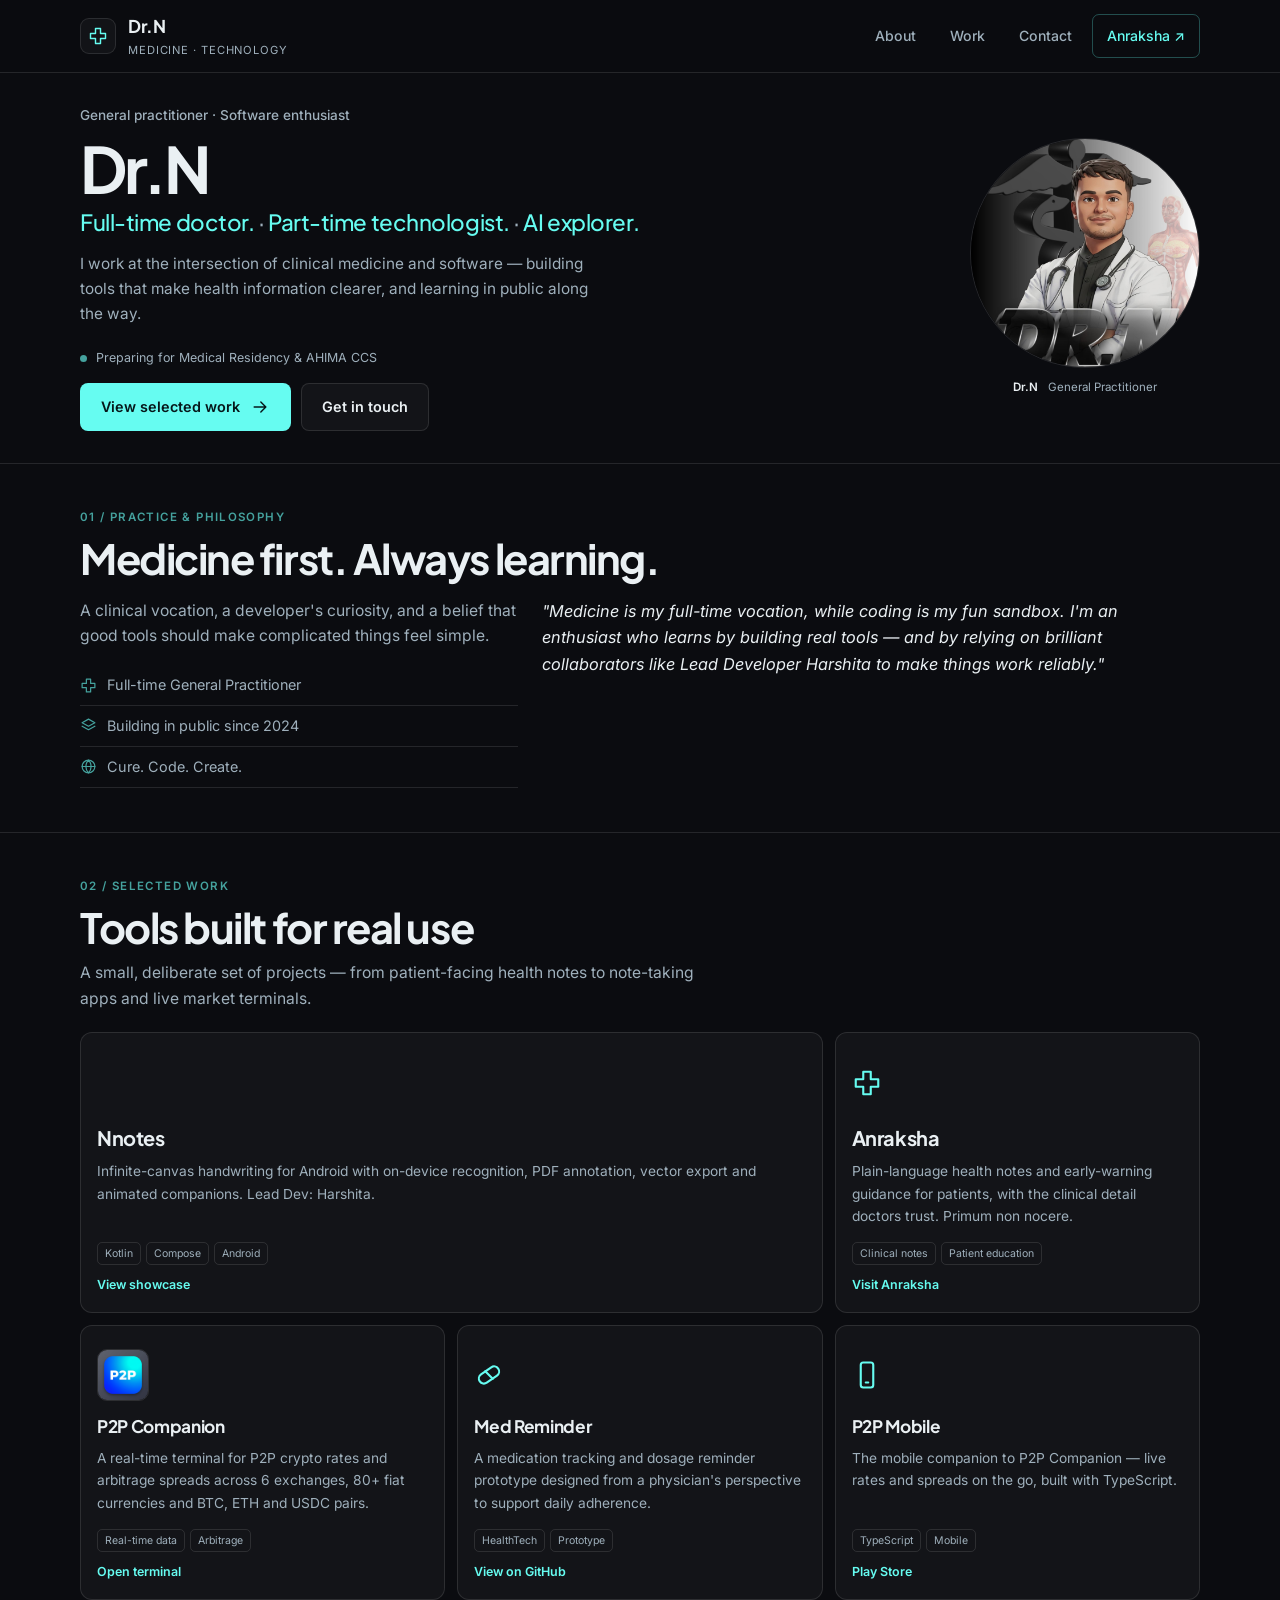
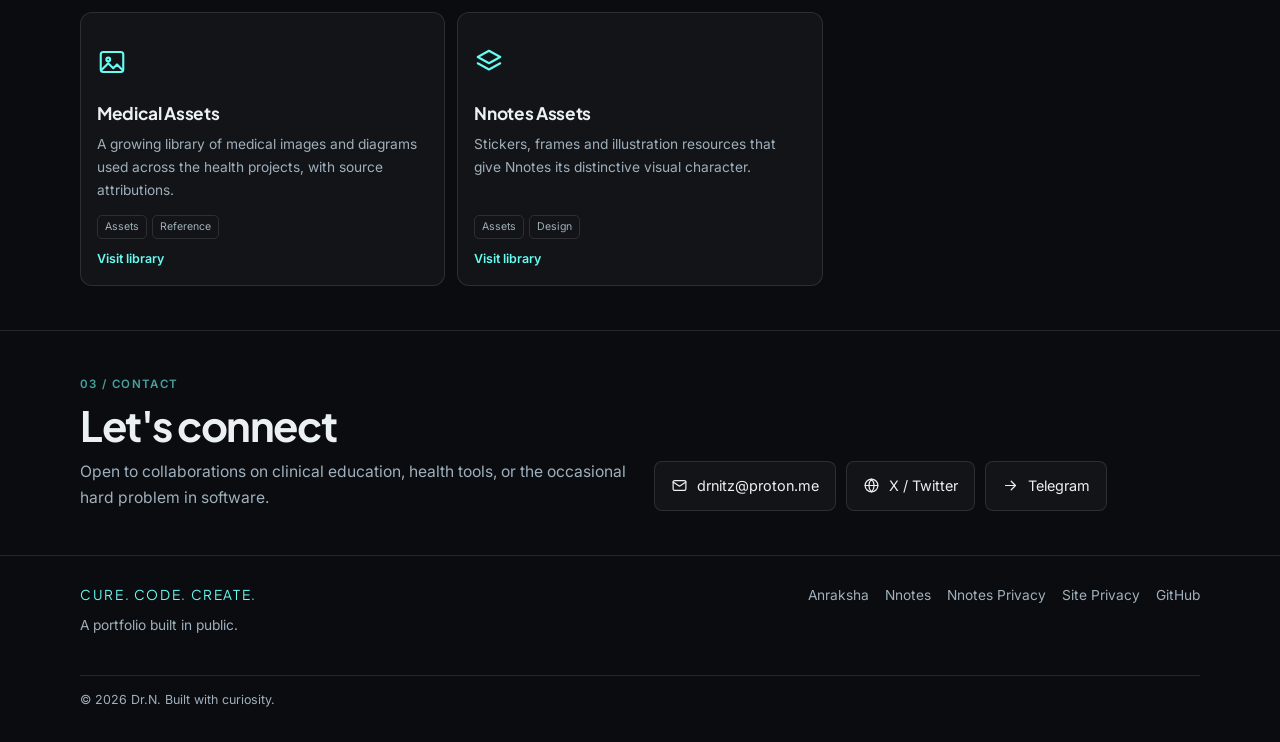
==== commit a44bd01a: "simplify: tighten homepage spacing and fix portrait proportions Keep the anatomy skeleton field. Rem" ====
--- a/index.html
+++ b/index.html
@@ -71,81 +71,80 @@
         .site-nav a.primary { color: var(--accent); border: 1px solid rgba(102, 252, 241, 0.28); }
 
         /* Hero */
-        .hero { min-height: auto; display: grid; grid-template-columns: 220px 1fr; gap: 44px; align-items: center; padding-top: 116px; padding-bottom: 48px; }
-        .eyebrow { display: flex; align-items: center; gap: 12px; color: var(--accent); font-size: 0.74rem; font-weight: 600; letter-spacing: 0.16em; text-transform: uppercase; }
-        .eyebrow::before { content: ''; width: 28px; height: 1px; background: var(--accent); }
-        h1 { font-family: var(--font-display); font-size: clamp(2.7rem, 5vw, 4.2rem); line-height: 1.03; letter-spacing: -0.04em; margin: 14px 0 6px; font-weight: 700; }
+        .hero { min-height: auto; display: grid; grid-template-columns: 1fr 230px; gap: 32px; align-items: center; padding-top: 104px; padding-bottom: 32px; }
+        .eyebrow { color: var(--muted); font-size: 0.85rem; font-weight: 500; }
+        h1 { font-family: var(--font-display); font-size: clamp(2.7rem, 5vw, 4.2rem); line-height: 1.03; letter-spacing: -0.04em; margin: 10px 0 4px; font-weight: 700; }
         .hero-sub { font-family: var(--font-display); font-size: clamp(1.05rem, 2.1vw, 1.4rem); font-weight: 500; color: var(--accent); line-height: 1.45; letter-spacing: -0.02em; }
         .hero-sub-item::before { content: ' · '; color: var(--muted); }
         @media (max-width: 640px) { .hero-sub-item { display: block; } .hero-sub-item::before { content: none; } }
-        .hero-text { color: var(--muted); max-width: 52ch; font-size: 0.98rem; margin: 16px 0 20px; }
-        .status { display: inline-flex; align-items: center; gap: 9px; font-size: 0.78rem; color: var(--muted); border: 1px solid var(--border); background: var(--surface); padding: 7px 13px; border-radius: 100px; }
-        .status-dot { width: 7px; height: 7px; border-radius: 50%; background: var(--accent-deep); }
-        .actions { display: flex; gap: 12px; flex-wrap: wrap; margin-top: 20px; }
+        .hero-text { color: var(--muted); max-width: 52ch; font-size: 0.96rem; margin: 12px 0 16px; }
+        .status { display: inline-flex; align-items: center; gap: 9px; font-size: 0.78rem; color: var(--muted); }
+        .status-dot { width: 7px; height: 7px; border-radius: 50%; background: var(--accent-deep); flex: none; }
+        .actions { display: flex; gap: 10px; flex-wrap: wrap; margin-top: 14px; }
         .btn { display: inline-flex; align-items: center; gap: 10px; min-height: 46px; padding: 11px 20px; border-radius: 8px; font: inherit; font-size: 0.9rem; font-weight: 600; border: 1px solid transparent; transition: transform 0.2s ease, background 0.2s ease, border-color 0.2s ease; cursor: pointer; }
         .btn:hover { transform: translateY(-2px); }
         .btn-solid { background: var(--accent); color: #06171a; }
         .btn-outline { border-color: var(--border); color: var(--text); background: var(--surface); }
         .btn-outline:hover { border-color: var(--accent-deep); }
 
-        .portrait { position: relative; order: -1; max-width: 220px; border: 1px solid var(--border); border-radius: 12px; padding: 8px; background: var(--surface); }
-        .portrait img { display: block; width: 100%; aspect-ratio: 1 / 1; object-fit: cover; border-radius: 7px; }
-        .portrait figcaption { display: flex; justify-content: space-between; gap: 8px; padding: 10px 2px 0; font-size: 0.7rem; color: var(--muted); letter-spacing: 0.02em; }
+        .portrait { position: relative; max-width: 230px; text-align: center; }
+        .portrait img { display: block; width: 100%; height: auto; aspect-ratio: 1 / 1; object-fit: cover; object-position: center; border: 1px solid var(--border); border-radius: 50%; }
+        .portrait figcaption { display: flex; justify-content: center; gap: 10px; padding: 10px 0 0; font-size: 0.72rem; color: var(--muted); }
         .portrait figcaption strong { color: var(--text); font-weight: 600; }
 
         /* Sections */
-        .section { padding: 64px 0; border-top: 1px solid var(--border); }
-        .section-label { color: var(--accent-deep); font-size: 0.74rem; font-weight: 600; letter-spacing: 0.16em; text-transform: uppercase; }
-        h2 { font-family: var(--font-display); font-size: clamp(2rem, 4vw, 2.8rem); line-height: 1.12; letter-spacing: -0.035em; margin: 12px 0 16px; }
-        .lead { color: var(--muted); max-width: 62ch; font-size: 1.02rem; }
-        .quote-grid { display: grid; grid-template-columns: 0.8fr 1.2fr; gap: 40px; align-items: start; margin-top: 24px; }
-        blockquote { margin: 0; padding: 4px 0 4px 28px; border-left: 2px solid var(--accent-deep); font-size: 1.08rem; color: var(--text); }
-        .quote-grid ul { list-style: none; padding: 0; margin: 26px 0 0; }
-        .quote-grid li { display: flex; align-items: center; gap: 10px; padding: 11px 0; border-bottom: 1px solid var(--border); color: var(--muted); font-size: 0.92rem; }
+        .section { padding: 44px 0; border-top: 1px solid var(--border); }
+        .section-label { color: var(--accent-deep); font-size: 0.72rem; font-weight: 600; letter-spacing: 0.12em; text-transform: uppercase; }
+        h2 { font-family: var(--font-display); font-size: clamp(1.9rem, 3.6vw, 2.6rem); line-height: 1.12; letter-spacing: -0.035em; margin: 8px 0 10px; }
+        .lead { color: var(--muted); max-width: 62ch; font-size: 0.98rem; }
+        .quote-grid { display: grid; grid-template-columns: 0.8fr 1.2fr; gap: 24px; align-items: start; margin-top: 16px; }
+        blockquote { margin: 0; font-size: 1.02rem; font-style: italic; color: var(--text); }
+        .quote-grid ul { list-style: none; padding: 0; margin: 16px 0 0; }
+        .quote-grid li { display: flex; align-items: center; gap: 10px; padding: 8px 0; border-bottom: 1px solid var(--border); color: var(--muted); font-size: 0.9rem; }
         .quote-grid li .icon { color: var(--accent-deep); width: 17px; height: 17px; }
 
-        .grid { display: grid; grid-template-columns: repeat(3, 1fr); gap: 14px; margin-top: 28px; }
+        .grid { display: grid; grid-template-columns: repeat(3, 1fr); gap: 12px; margin-top: 20px; }
         .card {
-            position: relative; display: flex; flex-direction: column; min-height: 250px;
-            background: var(--surface); border: 1px solid var(--border); border-radius: 14px; padding: 20px;
+            position: relative; display: flex; flex-direction: column; min-height: 220px;
+            background: var(--surface); border: 1px solid var(--border); border-radius: 12px; padding: 16px;
             transition: transform 0.25s ease, border-color 0.25s ease, background 0.25s ease, box-shadow 0.25s ease;
             text-align: left; color: inherit;
         }
         .card:hover { transform: translateY(-3px); border-color: rgba(102, 252, 241, 0.26); background: var(--surface-strong); box-shadow: 0 12px 26px rgba(0, 0, 0, 0.22); }
         .card.featured:first-child { grid-column: span 2; }
-        .card.featured { min-height: 260px; }
-        .card.featured h3 { font-size: 1.35rem; }
-        .card.featured .card-media { height: 78px; }
+        .card.featured { min-height: 230px; }
+        .card.featured h3 { font-size: 1.25rem; }
+        .card.featured .card-media { height: 68px; }
         .card.featured .card-media img { width: 60px; height: 60px; }
         .card-media { height: 66px; display: flex; align-items: center; color: var(--accent); }
         .card-media img { width: 52px; height: 52px; border-radius: 10px; object-fit: cover; border: 1px solid var(--border); }
         .card-media .icon { width: 30px; height: 30px; }
-        .card h3 { font-family: var(--font-display); font-size: 1.15rem; letter-spacing: -0.02em; margin: 4px 0 10px; }
-        .card p { color: var(--muted); font-size: 0.9rem; margin: 0 0 22px; }
-        .tags { display: flex; flex-wrap: wrap; gap: 7px; margin-top: auto; }
-        .tags span { font-size: 0.7rem; color: var(--muted); border: 1px solid var(--border); border-radius: 5px; padding: 3px 8px; }
-        .card-link { margin-top: 18px; font-size: 0.82rem; font-weight: 600; color: var(--accent); display: inline-flex; align-items: center; gap: 7px; }
-
-        .contact { display: grid; grid-template-columns: 1fr 1fr; gap: 48px; align-items: end; }
+        .card h3 { font-family: var(--font-display); font-size: 1.08rem; letter-spacing: -0.02em; margin: 4px 0 6px; }
+        .card p { color: var(--muted); font-size: 0.86rem; margin: 0 0 14px; }
+        .tags { display: flex; flex-wrap: wrap; gap: 5px; margin-top: auto; }
+        .tags span { font-size: 0.66rem; color: var(--muted); border: 1px solid var(--border); border-radius: 5px; padding: 2px 7px; }
+        .card-link { margin-top: 10px; font-size: 0.78rem; font-weight: 600; color: var(--accent); display: inline-flex; align-items: center; gap: 6px; }
+
+        .contact { display: grid; grid-template-columns: 1fr 1fr; gap: 28px; align-items: end; }
         .contact-links { display: flex; flex-wrap: wrap; gap: 10px; }
         .contact-links a { display: inline-flex; align-items: center; gap: 9px; padding: 12px 16px; border: 1px solid var(--border); border-radius: 8px; color: var(--text); font-size: 0.9rem; background: var(--surface); transition: border-color 0.2s ease, color 0.2s ease; }
         .contact-links a:hover { border-color: var(--accent-deep); color: var(--accent); }
         .contact-links .icon { width: 17px; height: 17px; }
 
-        .site-footer { border-top: 1px solid var(--border); padding: 40px 0 48px; }
-        .footer-inner { display: flex; justify-content: space-between; gap: 28px; flex-wrap: wrap; align-items: flex-start; }
-        .footer-links { display: flex; flex-wrap: wrap; gap: 18px; }
+        .site-footer { border-top: 1px solid var(--border); padding: 28px 0 32px; }
+        .footer-inner { display: flex; justify-content: space-between; gap: 20px; flex-wrap: wrap; align-items: flex-start; }
+        .footer-links { display: flex; flex-wrap: wrap; gap: 16px; }
         .footer-links a { font-size: 0.86rem; color: var(--muted); }
         .footer-links a:hover { color: var(--accent); }
         .motto { font-family: var(--font-display); letter-spacing: 0.12em; font-size: 0.85rem; color: var(--accent); }
-        .copyright { width: 100%; margin-top: 28px; padding-top: 20px; border-top: 1px solid var(--border); font-size: 0.8rem; color: var(--muted); }
+        .copyright { width: 100%; margin-top: 18px; padding-top: 14px; border-top: 1px solid var(--border); font-size: 0.78rem; color: var(--muted); }
 
         @media (max-width: 960px) {
-            .hero { grid-template-columns: 1fr; gap: 24px; padding-top: 108px; }
-            .portrait { max-width: 180px; }
+            .hero { grid-template-columns: 1fr; gap: 20px; padding-top: 100px; }
+            .portrait { max-width: 190px; }
             .grid { grid-template-columns: repeat(2, 1fr); }
-            .quote-grid { grid-template-columns: 1fr; gap: 24px; }
-            .contact { grid-template-columns: 1fr; gap: 24px; }
+            .quote-grid { grid-template-columns: 1fr; gap: 16px; }
+            .contact { grid-template-columns: 1fr; gap: 20px; }
         }
         @media (max-width: 640px) {
             .wrap { width: min(var(--content), 100% - 32px); }
@@ -153,7 +152,7 @@
             .site-nav a.primary { display: none; }
             .grid { grid-template-columns: 1fr; }
             .card.featured:first-child { grid-column: auto; }
-            .section { padding: 52px 0; }
+            .section { padding: 36px 0; }
         }
     </style>
 
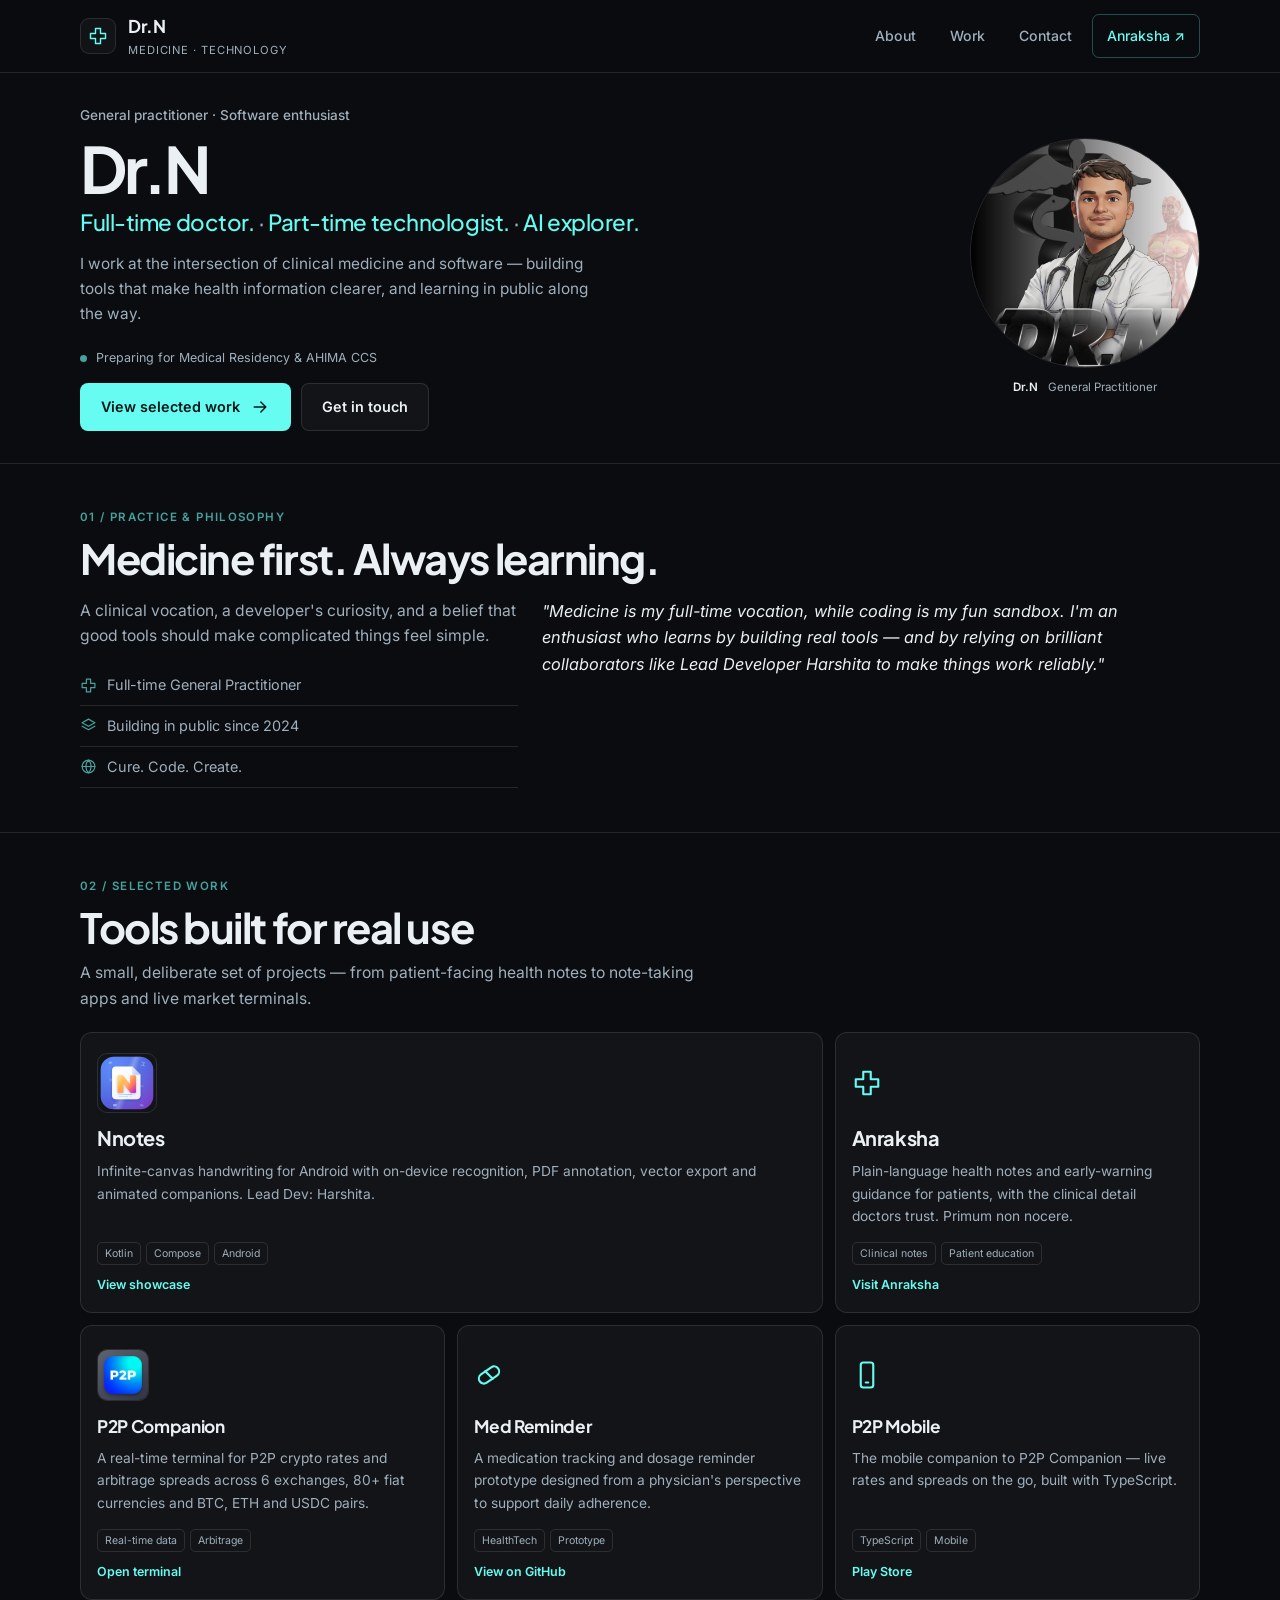
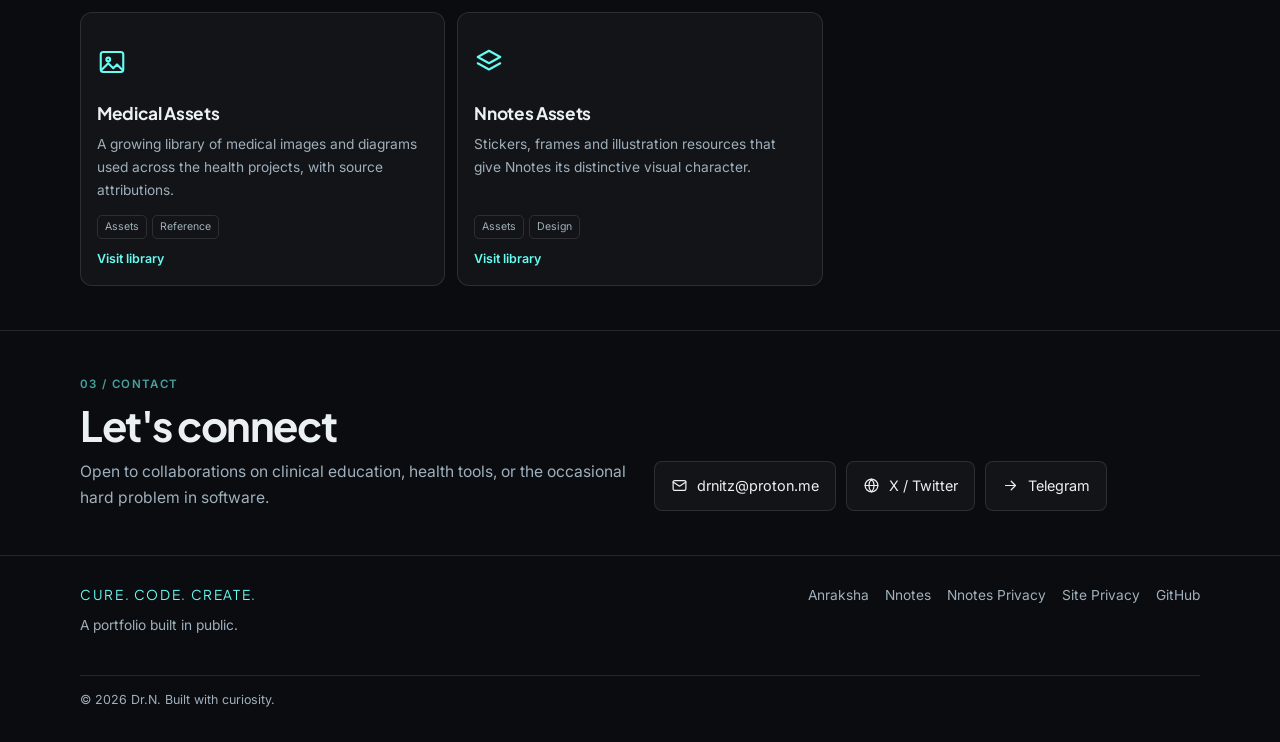
==== commit 3a1e0897: "feat: use updated Nnotes-static.svg logo in main portfolio and nnotes pages - Add Nnotes-static.svg " ====
--- a/index.html
+++ b/index.html
@@ -264,7 +264,7 @@
 
                 <div class="grid">
                     <a href="nnotes/" class="card featured">
-                        <div class="card-media"><img src="image/nnotes_logo.png" alt="" width="512" height="512" data-fallback></div>
+                        <div class="card-media"><img src="image/Nnotes-static.svg" alt="Nnotes Logo" width="512" height="512" data-fallback></div>
                         <h3>Nnotes</h3>
                         <p>Infinite-canvas handwriting for Android with on-device recognition, PDF annotation, vector export and animated companions. Lead Dev: Harshita.</p>
                         <div class="tags"><span>Kotlin</span><span>Compose</span><span>Android</span></div>
